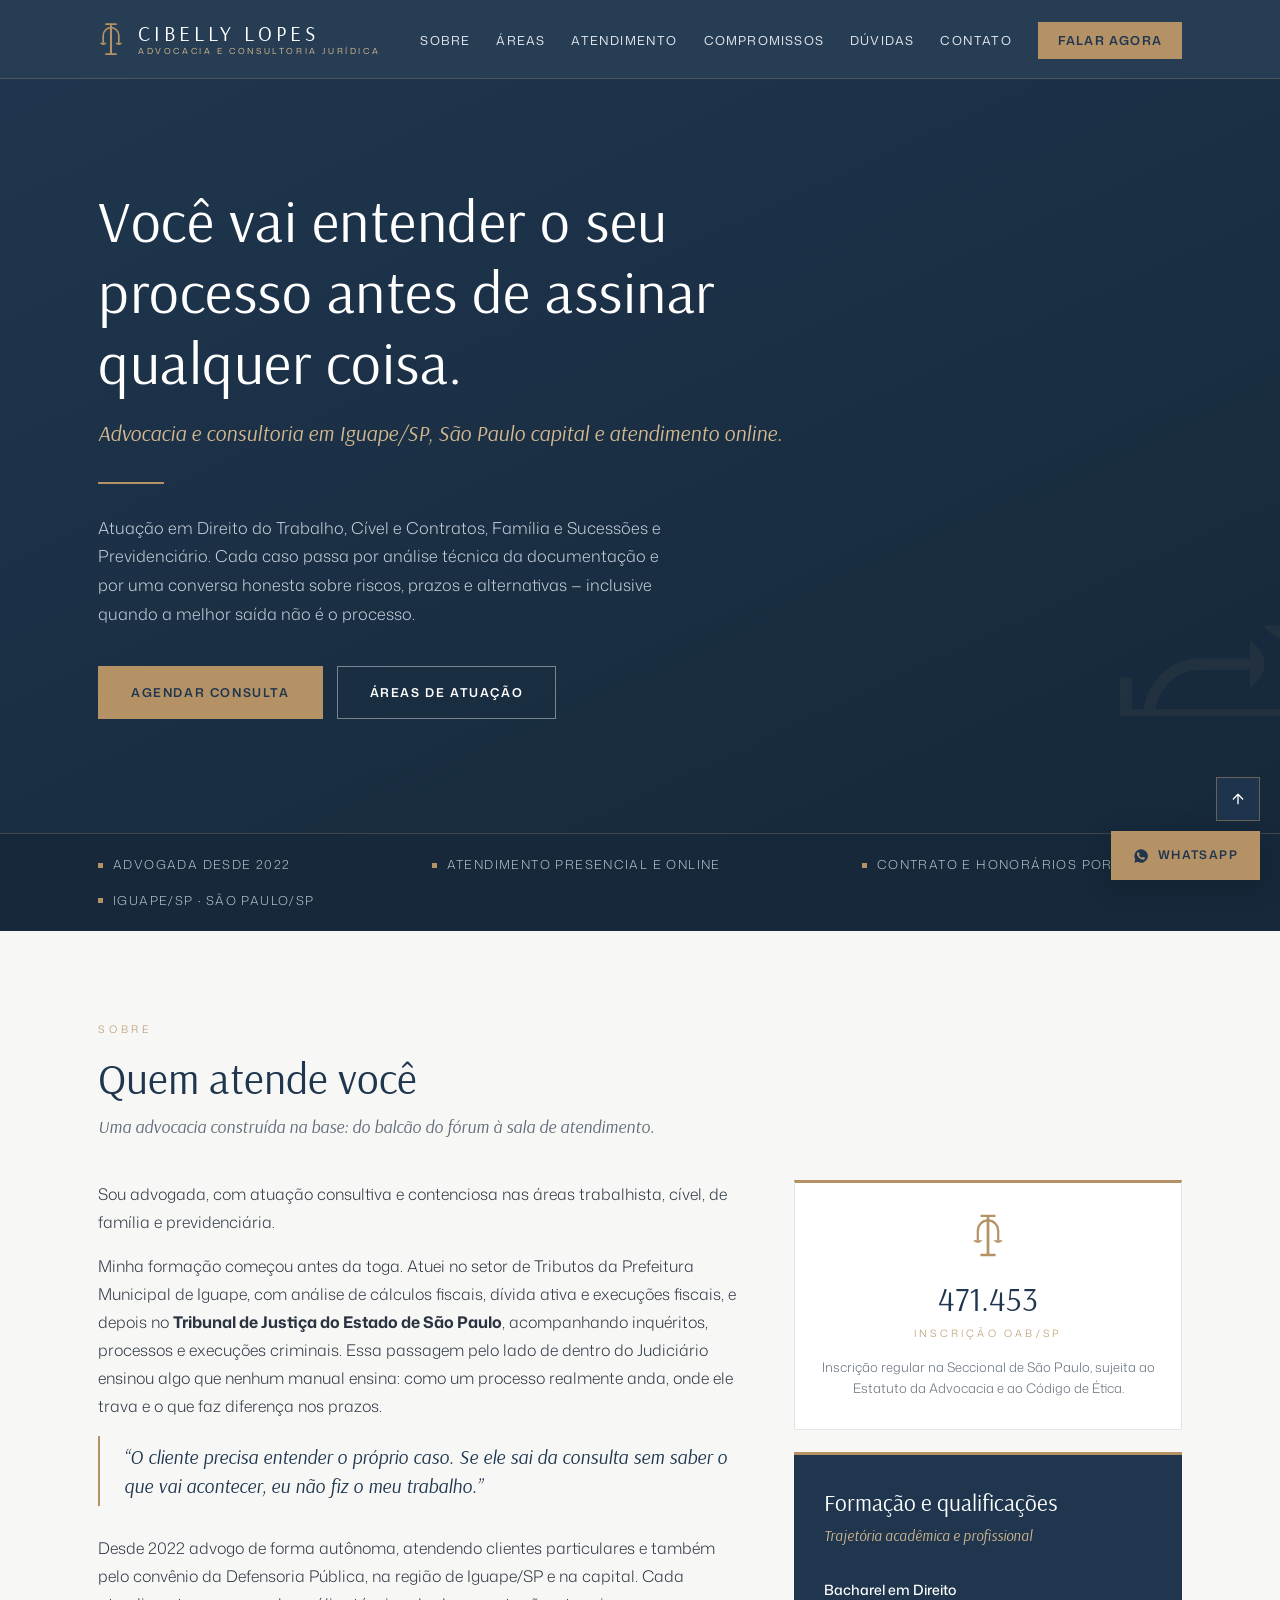
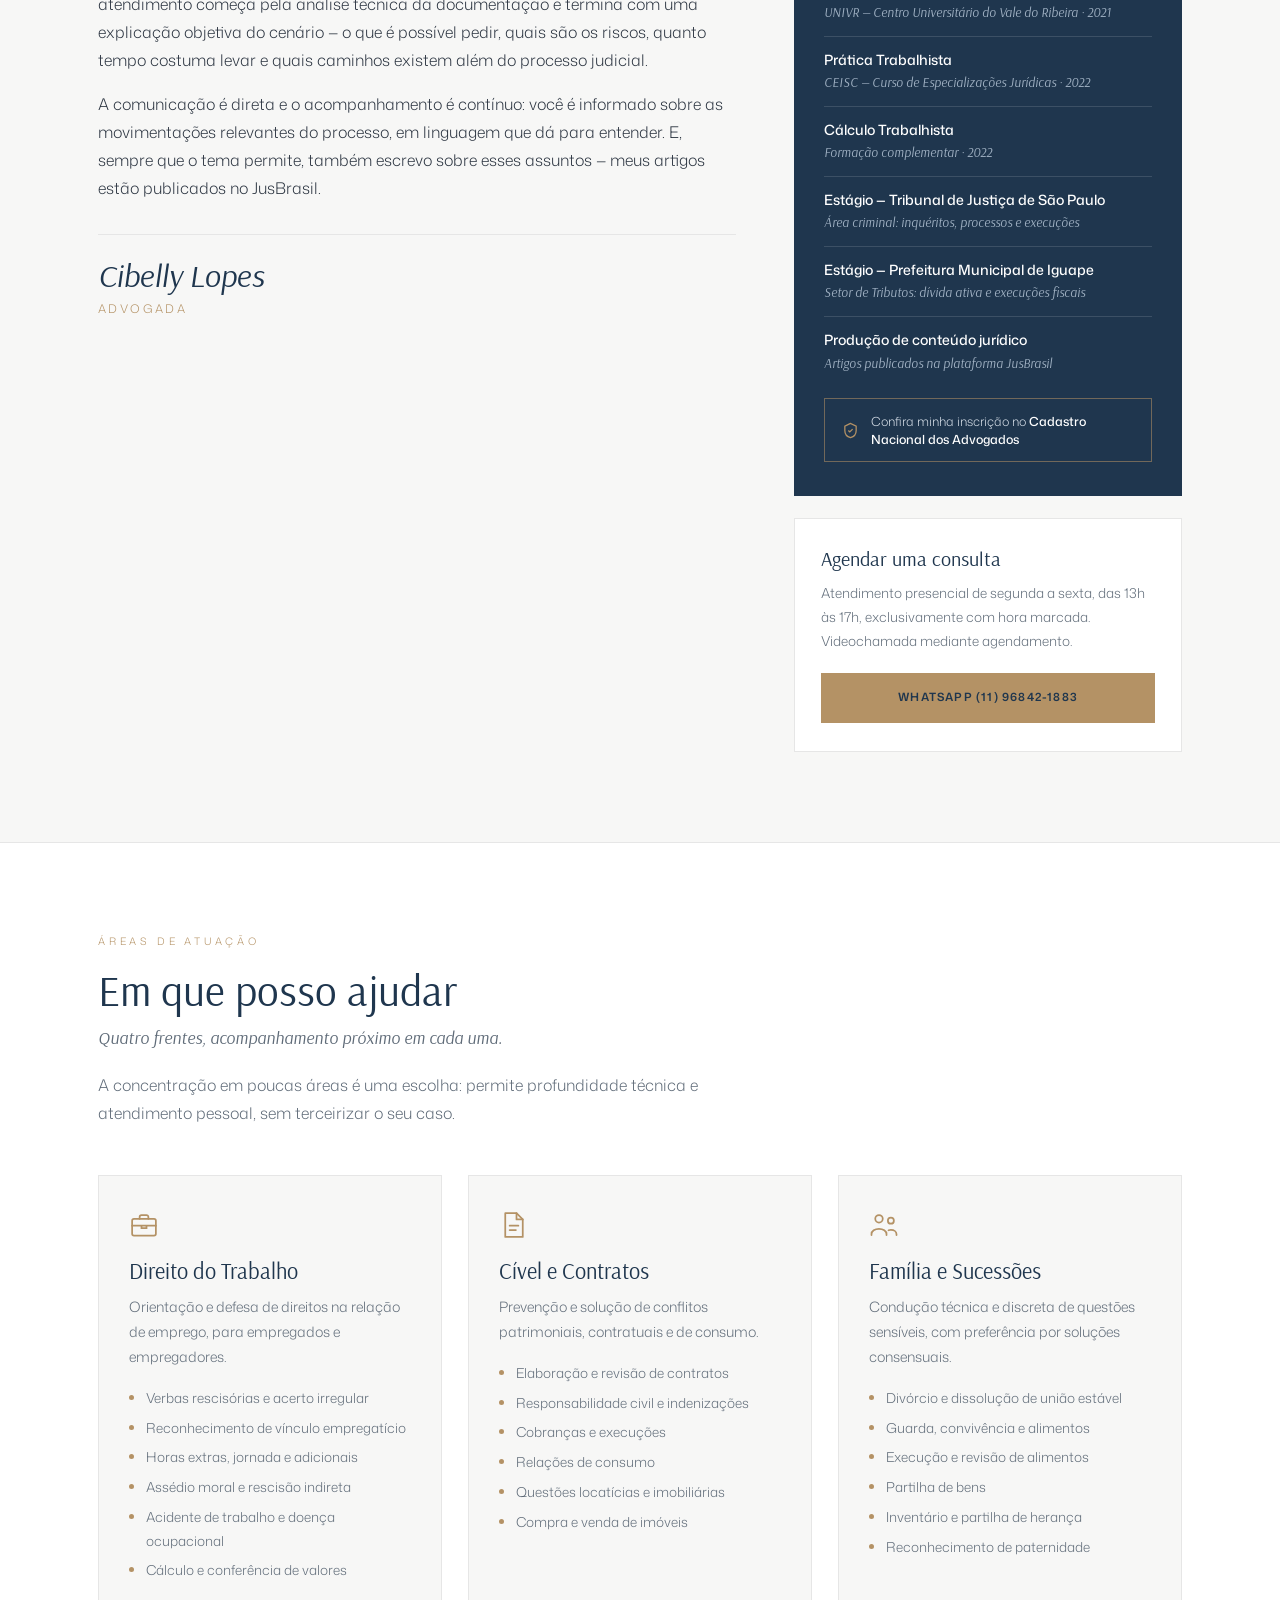
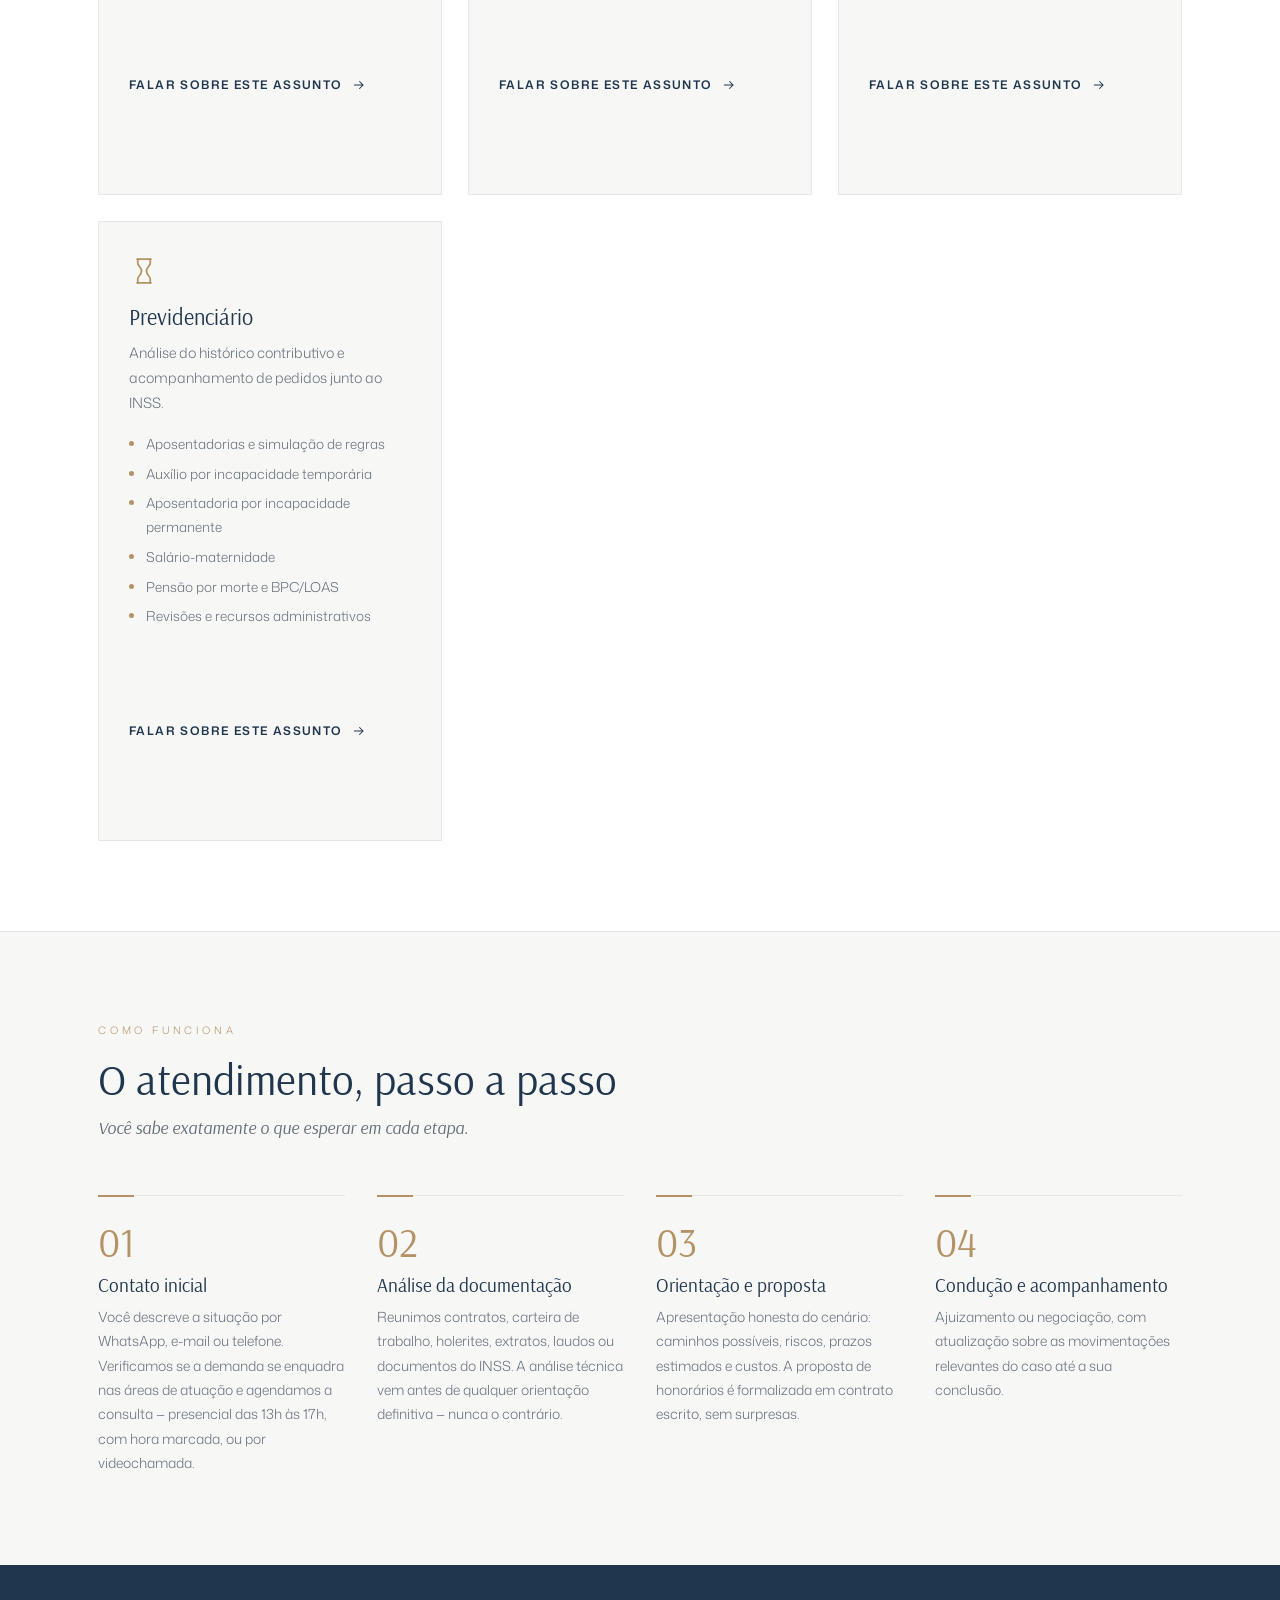
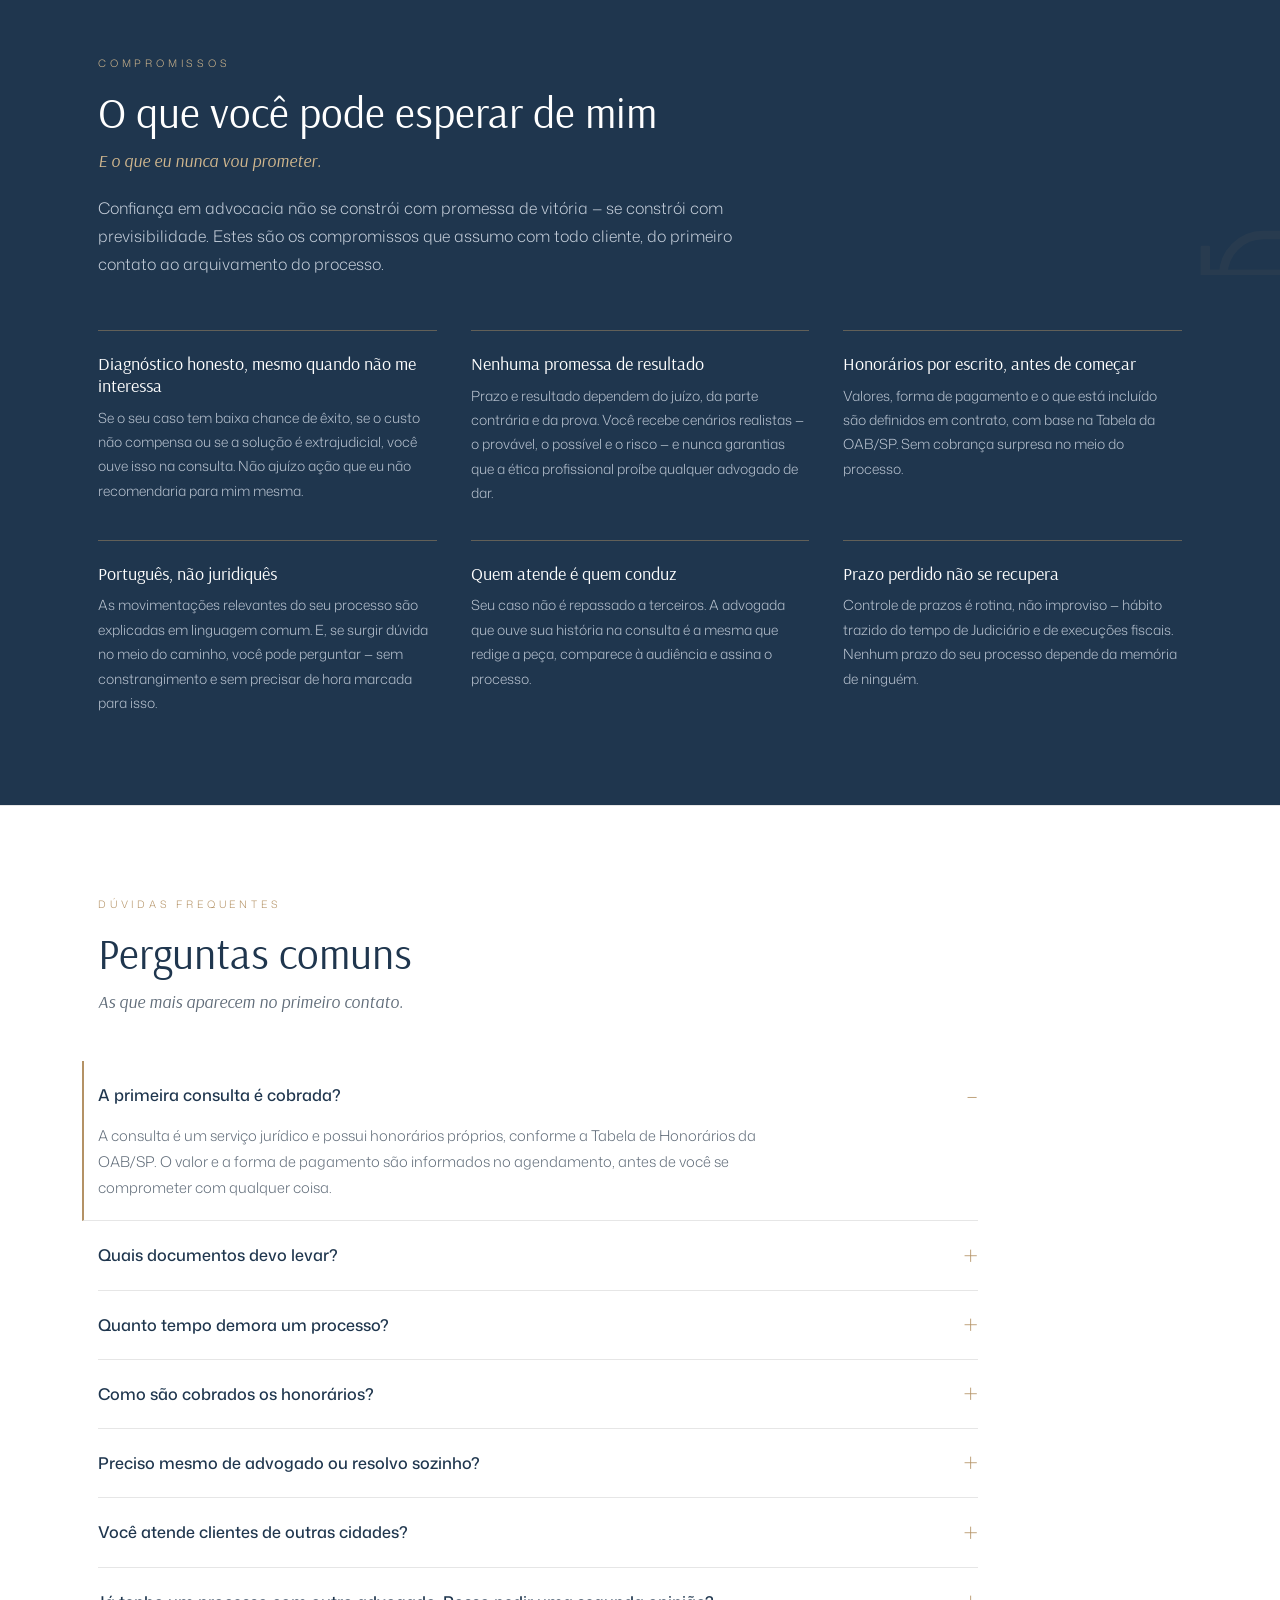
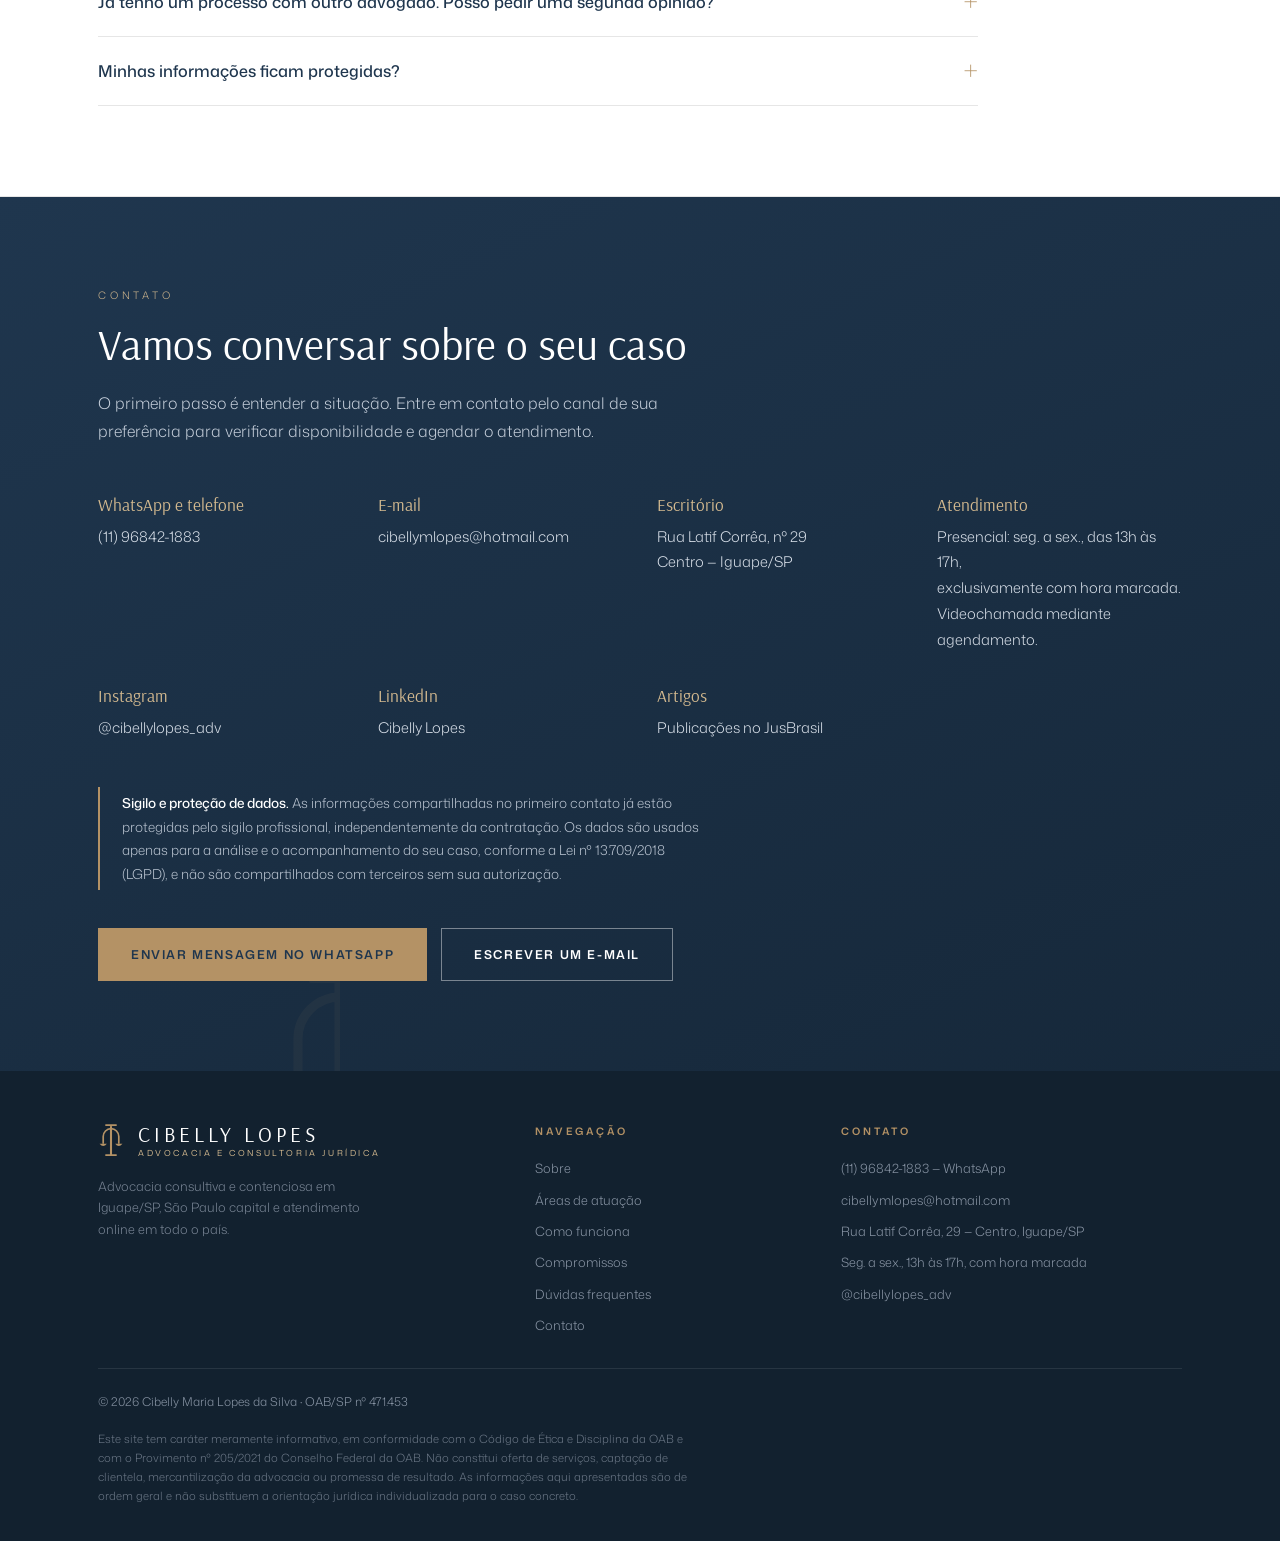
==== index.html @ d3b2f411 "Add files via upload" ====
<!DOCTYPE html>
<html lang="pt-BR">
<head>
<meta charset="UTF-8">
<meta name="viewport" content="width=device-width, initial-scale=1.0">
<title>Cibelly Lopes | Advocacia e Consultoria Jurídica</title>
<meta name="description" content="Advocacia e consultoria jurídica em Direito do Trabalho, Cível e Contratos, Família e Sucessões e Previdenciário. Iguape/SP, São Paulo capital e atendimento online.">
<meta name="author" content="Cibelly Maria Lopes da Silva">
<meta name="theme-color" content="#1f364e">
<meta property="og:title" content="Cibelly Lopes | Advocacia e Consultoria Jurídica">
<meta property="og:description" content="Trabalhista, Cível e Contratos, Família e Sucessões e Previdenciário. Iguape/SP, São Paulo e atendimento online.">
<meta property="og:locale" content="pt_BR">
<meta property="og:type" content="website">
<meta property="og:url" content="https://cibellylopes.adv.br/">
<link rel="canonical" href="https://cibellylopes.adv.br/">
<link rel="icon" href="data:image/svg+xml,%3Csvg xmlns='http://www.w3.org/2000/svg' viewBox='0 0 100 132'%3E%3Cg fill='%23b49265'%3E%3Crect x='28' y='5' width='44' height='7'/%3E%3Crect x='46' y='12' width='8' height='112'/%3E%3Crect x='28' y='120' width='44' height='7'/%3E%3Cpath d='M20 80 V52 A30 30 0 0 1 80 52 V80' fill='none' stroke='%23b49265' stroke-width='6.5'/%3E%3Cpath d='M6 80 H34 Q20 97 6 80 Z'/%3E%3Cpath d='M66 80 H94 Q80 97 66 80 Z'/%3E%3C/g%3E%3C/svg%3E">

<script type="application/ld+json">
{
  "@context":"https://schema.org",
  "@type":"Attorney",
  "url":"https://cibellylopes.adv.br/",
  "name":"Cibelly Lopes — Advocacia e Consultoria Jurídica",
  "founder":{"@type":"Person","name":"Cibelly Maria Lopes da Silva","jobTitle":"Advogada","identifier":"OAB/SP 471.453"},
  "description":"Advocacia e consultoria jurídica em Direito do Trabalho, Cível e Contratos, Família e Sucessões e Previdenciário.",
  "email":"cibellymlopes@hotmail.com",
  "telephone":"+5511968421883",
  "address":{"@type":"PostalAddress","streetAddress":"Rua Latif Corrêa, 29","addressLocality":"Iguape","addressRegion":"SP","addressCountry":"BR"},
  "areaServed":["Iguape/SP","Vale do Ribeira","São Paulo/SP","Atendimento online em todo o Brasil"],
  "openingHours":"Mo-Fr 13:00-17:00",
  "sameAs":["https://instagram.com/cibellylopes_adv","https://www.linkedin.com/in/cibelly-lopes-273256235/","https://cibellymlopes.jusbrasil.com.br"],
  "knowsAbout":["Direito do Trabalho","Direito Civil","Direito de Família e Sucessões","Direito Previdenciário"],
  "priceRange":"Honorários conforme Tabela da OAB/SP"
}
</script>

<link rel="preconnect" href="https://fonts.googleapis.com">
<link rel="preconnect" href="https://fonts.gstatic.com" crossorigin>
<link href="https://fonts.googleapis.com/css2?family=Arsenal:ital,wght@0,400;0,700;1,400;1,700&family=Mona+Sans:wght@200;300;400;500;600&display=swap" rel="stylesheet">
<style>
  /* ===== Identidade visual da marca — Cibelly Lopes =====
     Azul      #1f364e    Dourado  #b49265
     Off White #f7f7f6    Cinza    #e6e6e6    Branco #ffffff
     Títulos: Arsenal · Subtítulos: Arsenal Italic · Texto: Mona Sans Light
  ====================================================== */
  :root{
    --azul:#1f364e;
    --azul-esc:#16283a;
    --dourado:#b49265;
    --dourado-claro:#d3b98f;
    --offwhite:#f7f7f6;
    --cinza:#e6e6e6;
    --branco:#ffffff;
    --texto:#2b3440;
    --texto-sec:#5f6b78;
    --max:1140px;
    --h:78px;
  }
  *{box-sizing:border-box;margin:0;padding:0}
  html{scroll-behavior:smooth}
  body{
    font-family:'Mona Sans','Inter',system-ui,-apple-system,sans-serif;
    font-weight:300;color:var(--texto);background:var(--offwhite);
    line-height:1.75;-webkit-font-smoothing:antialiased;overflow-x:hidden;
  }
  h1,h2,h3,h4,.serif{font-family:'Arsenal',Georgia,serif;font-weight:400;line-height:1.2}
  .ital{font-family:'Arsenal',Georgia,serif;font-style:italic}
  a{color:inherit}
  img{max-width:100%;display:block}
  .wrap{max-width:var(--max);margin:0 auto;padding:0 28px}
  section{scroll-margin-top:94px}

  a:focus-visible,button:focus-visible,summary:focus-visible{
    outline:2px solid var(--dourado);outline-offset:3px;border-radius:1px;
  }
  .skip{
    position:absolute;left:-9999px;background:var(--dourado);color:var(--azul);
    padding:12px 20px;z-index:200;font-size:.8rem;text-decoration:none;font-weight:600;
  }
  .skip:focus{left:12px;top:12px}

  /* ---------- MARCA ---------- */
  .lockup{display:flex;align-items:center;gap:14px;text-decoration:none}
  .lockup .icon{width:26px;flex:none;transition:width .3s}
  .lockup .words{display:flex;flex-direction:column;line-height:1.05}
  .lockup .name{
    font-family:'Arsenal',Georgia,serif;font-size:1.32rem;letter-spacing:4px;
    color:#fff;text-transform:uppercase;transition:font-size .3s;
  }
  .lockup .tag{
    font-size:.52rem;letter-spacing:2.6px;text-transform:uppercase;
    color:var(--dourado-claro);font-weight:400;margin-top:3px;
  }

  /* ---------- HEADER ---------- */
  header{
    position:sticky;top:0;z-index:60;background:rgba(31,54,78,.96);
    border-bottom:1px solid rgba(180,146,101,.28);backdrop-filter:blur(12px);
    transition:box-shadow .3s,background .3s;
  }
  header.stuck{box-shadow:0 10px 30px rgba(11,22,34,.28);background:rgba(24,42,61,.985)}
  .nav{display:flex;align-items:center;justify-content:space-between;height:var(--h);gap:20px;transition:height .3s}
  header.stuck .nav{height:64px}
  header.stuck .lockup .icon{width:22px}
  header.stuck .lockup .name{font-size:1.14rem}
  nav ul{display:flex;gap:26px;list-style:none;align-items:center}
  nav a{
    color:#e2e7ee;text-decoration:none;font-size:.77rem;letter-spacing:1.2px;
    text-transform:uppercase;font-weight:400;padding-bottom:4px;position:relative;transition:.25s;
  }
  nav a:not(.nav-cta):after{
    content:"";position:absolute;left:0;bottom:0;height:1px;width:100%;
    background:var(--dourado);transform:scaleX(0);transform-origin:left;transition:transform .3s;
  }
  nav a:not(.nav-cta):hover{color:var(--dourado-claro)}
  nav a:not(.nav-cta):hover:after,nav a.active:after{transform:scaleX(1)}
  nav a.active{color:var(--dourado-claro)}
  .nav-cta{background:var(--dourado);color:var(--azul)!important;padding:10px 20px;font-weight:600}
  .nav-cta:hover{background:var(--dourado-claro)}
  .menu-btn{
    display:none;background:none;border:1px solid rgba(255,255,255,.35);color:#fff;
    padding:9px 14px;font-size:.72rem;letter-spacing:1.4px;text-transform:uppercase;cursor:pointer;
  }
  .progress{position:absolute;left:0;bottom:-1px;height:2px;background:var(--dourado);width:0;transition:width .1s linear}

  /* ---------- HERO ---------- */
  .hero{
    background:linear-gradient(155deg,var(--azul) 0%,var(--azul-esc) 100%);
    color:#fff;padding:106px 0 114px;position:relative;overflow:hidden;
  }
  .hero .pattern{position:absolute;right:-60px;top:50%;transform:translateY(-50%);width:520px;opacity:.07;pointer-events:none}
  .hero-inner{position:relative;z-index:2;max-width:730px}
  .hero h1{font-size:clamp(2.25rem,5.2vw,3.7rem);color:#fff;letter-spacing:.5px}
  .hero .sub{
    font-family:'Arsenal',Georgia,serif;font-style:italic;
    font-size:clamp(1.05rem,2.2vw,1.35rem);color:var(--dourado-claro);margin-top:16px;
  }
  .rule{width:66px;height:2px;background:var(--dourado);margin:30px 0}
  .hero p{max-width:58ch;color:#c9d2dd;font-size:1.02rem}
  .cta{display:flex;gap:14px;flex-wrap:wrap;margin-top:38px}
  .btn{
    display:inline-block;padding:15px 32px;text-decoration:none;font-size:.76rem;
    letter-spacing:1.6px;text-transform:uppercase;font-weight:600;
    border:1px solid transparent;transition:.25s;text-align:center;
  }
  .btn-primary{background:var(--dourado);color:var(--azul)}
  .btn-primary:hover{background:var(--dourado-claro)}
  .btn-ghost{border-color:rgba(255,255,255,.42);color:#fff}
  .btn-ghost:hover{border-color:var(--dourado-claro);color:var(--dourado-claro)}

  .strip{background:var(--azul-esc);border-top:1px solid rgba(180,146,101,.28)}
  .strip .wrap{display:flex;flex-wrap:wrap;gap:14px 44px;padding-top:20px;padding-bottom:20px;justify-content:space-between}
  .strip span{color:#b9c4d1;font-size:.77rem;letter-spacing:1.4px;text-transform:uppercase;display:flex;align-items:center;gap:10px}
  .strip span:before{content:"";width:5px;height:5px;background:var(--dourado);flex:none}

  /* ---------- SEÇÕES ---------- */
  .sec{padding:90px 0}
  .section-label{font-size:.64rem;letter-spacing:3.8px;text-transform:uppercase;color:var(--dourado);margin-bottom:14px}
  h2{font-size:clamp(1.95rem,3.6vw,2.7rem);color:var(--azul)}
  .sub-ital{font-family:'Arsenal',serif;font-style:italic;color:var(--texto-sec);font-size:1.1rem;margin-top:6px}
  .lead{color:var(--texto-sec);max-width:64ch;margin-top:18px}
  .alt{background:var(--branco);border-top:1px solid var(--cinza);border-bottom:1px solid var(--cinza)}

  /* ---------- SOBRE ---------- */
  .about{display:grid;grid-template-columns:1.4fr .85fr;gap:58px;align-items:start;margin-top:38px}
  .about p+p{margin-top:16px}
  .pull{
    margin:28px 0;padding:6px 0 6px 24px;border-left:2px solid var(--dourado);
    font-family:'Arsenal',serif;font-style:italic;font-size:1.22rem;line-height:1.5;color:var(--azul);
  }
  .signature{margin-top:32px;padding-top:24px;border-top:1px solid var(--cinza)}
  .signature .nome{font-family:'Arsenal',serif;font-style:italic;font-size:2rem;color:var(--azul);line-height:1}
  .signature .oab{font-size:.74rem;letter-spacing:2.4px;text-transform:uppercase;color:var(--dourado);margin-top:8px}

  .aside-sticky{position:sticky;top:96px}

  .seal{
    background:var(--branco);border:1px solid var(--cinza);border-top:3px solid var(--dourado);
    padding:30px 26px;text-align:center;
  }
  .seal svg{width:34px;color:var(--dourado);margin:0 auto 16px}
  .seal .num{font-family:'Arsenal',serif;font-size:2.1rem;color:var(--azul);line-height:1}
  .seal .lbl{font-size:.63rem;letter-spacing:3.2px;text-transform:uppercase;color:var(--dourado);margin-top:10px}
  .seal .desc{font-size:.82rem;color:var(--texto-sec);margin-top:14px;line-height:1.6}

  .card-cred{background:var(--azul);color:#dbe2eb;padding:34px 30px;border-top:3px solid var(--dourado);margin-top:22px}
  .card-cred h3{color:#fff;font-size:1.46rem;margin-bottom:6px}
  .card-cred .ital{color:var(--dourado-claro);font-size:.92rem;display:block;margin-bottom:18px}
  .card-cred ul{list-style:none;font-size:.88rem;line-height:1.6}
  .card-cred li{padding:12px 0;border-bottom:1px solid rgba(255,255,255,.13)}
  .card-cred li:last-child{border:0;padding-bottom:0}
  .card-cred li b{display:block;color:#fff;font-weight:500}
  .card-cred li em{font-family:'Arsenal',serif;color:#9fb0c2;font-size:.83rem;font-style:italic}

  .verify{
    display:flex;align-items:center;gap:12px;margin-top:24px;
    border:1px solid rgba(180,146,101,.55);padding:13px 17px;text-decoration:none;
    color:#dbe3ec;font-size:.78rem;line-height:1.45;transition:.25s;
  }
  .verify:hover{border-color:var(--dourado);background:rgba(180,146,101,.12)}
  .verify svg{width:17px;flex:none;color:var(--dourado)}
  .verify b{color:#fff;font-weight:500}

  .quick{margin-top:22px;background:var(--branco);border:1px solid var(--cinza);padding:28px 26px}
  .quick h4{font-size:1.26rem;color:var(--azul);margin-bottom:10px}
  .quick p{font-size:.85rem;color:var(--texto-sec);margin-bottom:20px}
  .quick .btn{display:block;padding:14px 16px;font-size:.71rem;letter-spacing:1.2px}

  /* ---------- ÁREAS ---------- */
  .grid-areas{display:grid;grid-template-columns:repeat(auto-fit,minmax(266px,1fr));gap:26px;margin-top:48px}
  .area{
    background:var(--offwhite);border:1px solid var(--cinza);padding:34px 30px;
    transition:.28s;position:relative;display:flex;flex-direction:column;
  }
  .area:before{content:"";position:absolute;left:0;top:0;width:100%;height:2px;background:var(--dourado);transform:scaleX(0);transform-origin:left;transition:.3s}
  .area:hover{box-shadow:0 16px 38px rgba(31,54,78,.11);transform:translateY(-4px)}
  .area:hover:before{transform:scaleX(1)}
  .area .ico{width:30px;height:30px;color:var(--dourado);margin-bottom:18px}
  .area h3{font-size:1.4rem;color:var(--azul);margin-bottom:10px}
  .area p{font-size:.89rem;color:var(--texto-sec)}
  .area ul{margin-top:16px;padding-left:17px;font-size:.85rem;color:var(--texto-sec)}
  .area li{margin-bottom:6px}
  .area li::marker{color:var(--dourado)}
  .area-link{
    margin-top:auto;padding-top:22px;font-size:.74rem;letter-spacing:1.4px;text-transform:uppercase;
    color:var(--azul);text-decoration:none;font-weight:600;display:inline-flex;align-items:center;gap:9px;
    transition:.25s;
  }
  .area-link svg{width:14px;transition:transform .25s}
  .area-link:hover{color:var(--dourado)}
  .area-link:hover svg{transform:translateX(4px)}

  /* ---------- ATENDIMENTO ---------- */
  .steps{display:grid;grid-template-columns:repeat(auto-fit,minmax(218px,1fr));gap:32px;margin-top:52px;counter-reset:s}
  .step{counter-increment:s;padding-top:26px;border-top:1px solid var(--cinza);position:relative}
  .step:after{content:"";position:absolute;left:0;top:-1px;width:36px;height:2px;background:var(--dourado)}
  .step:before{content:"0" counter(s);font-family:'Arsenal',serif;font-size:2.5rem;color:var(--dourado);line-height:1;display:block;margin-bottom:12px}
  .step h3{font-size:1.2rem;color:var(--azul);margin-bottom:8px}
  .step p{font-size:.87rem;color:var(--texto-sec)}

  /* ---------- COMPROMISSOS ---------- */
  .pledge{background:var(--azul);color:#fff;position:relative;overflow:hidden}
  .pledge .pattern{position:absolute;right:-90px;top:-90px;width:400px;opacity:.06;pointer-events:none}
  .pledge .wrap{position:relative;z-index:2}
  .pledge h2{color:#fff}
  .pledge .sub-ital{color:var(--dourado-claro)}
  .pledge .lead{color:#c6cfdb}
  .pledge-grid{display:grid;grid-template-columns:repeat(auto-fit,minmax(272px,1fr));gap:34px;margin-top:52px}
  .pledge-item{border-top:1px solid rgba(180,146,101,.45);padding-top:22px}
  .pledge-item h3{font-size:1.14rem;color:#fff;margin-bottom:9px}
  .pledge-item p{font-size:.87rem;color:#bcc6d3}

  /* ---------- FAQ ---------- */
  .faq{margin-top:44px;max-width:880px}
  details{border-bottom:1px solid var(--cinza);padding:20px 0;transition:padding-left .25s}
  details[open]{padding-left:14px;border-left:2px solid var(--dourado);margin-left:-16px}
  summary{
    cursor:pointer;list-style:none;color:var(--azul);font-size:1.01rem;font-weight:500;
    display:flex;justify-content:space-between;gap:22px;align-items:center;
  }
  summary::-webkit-details-marker{display:none}
  summary:after{content:"+";color:var(--dourado);font-size:1.6rem;font-weight:200;line-height:1;flex:none}
  details[open] summary:after{content:"–"}
  details p{margin-top:14px;color:var(--texto-sec);font-size:.92rem;max-width:74ch}

  /* ---------- CONTATO ---------- */
  .contact{background:linear-gradient(155deg,var(--azul) 0%,var(--azul-esc) 100%);color:#fff;position:relative;overflow:hidden}
  .contact .pattern{position:absolute;left:-80px;bottom:-80px;width:420px;opacity:.06;pointer-events:none}
  .contact .wrap{position:relative;z-index:2}
  .contact h2{color:#fff}
  .contact .lead{color:#c6cfdb}
  .contact-grid{display:grid;grid-template-columns:repeat(auto-fit,minmax(238px,1fr));gap:34px;margin-top:50px}
  .ci h3{font-size:1.08rem;color:var(--dourado-claro);margin-bottom:8px}
  .ci a,.ci p{color:#dce3ec;text-decoration:none;font-size:.92rem;font-weight:300}
  .ci a{display:block;transition:.2s}
  .ci a:hover{color:var(--dourado-claro)}
  .privacy{margin-top:46px;border-left:2px solid var(--dourado);padding:4px 0 4px 22px;color:#bcc6d3;font-size:.85rem;max-width:76ch}
  .privacy b{color:#fff;font-weight:500}

  /* ---------- FOOTER ---------- */
  footer{background:#12212f;color:#8c98a8;padding:52px 0 36px;font-size:.8rem}
  .foot-grid{display:grid;grid-template-columns:1.5fr 1fr 1.3fr;gap:44px;padding-bottom:32px}
  .foot-grid h5{font-size:.64rem;letter-spacing:3px;text-transform:uppercase;color:var(--dourado);margin-bottom:16px;font-weight:600;font-family:inherit}
  .foot-grid ul{list-style:none;display:flex;flex-direction:column;gap:9px}
  .foot-grid a{text-decoration:none;transition:.2s}
  .foot-grid a:hover{color:var(--dourado-claro)}
  .foot-brand p{margin-top:18px;line-height:1.7;max-width:34ch;color:#7b8797}
  .foot-bottom{
    display:flex;justify-content:space-between;gap:18px;flex-wrap:wrap;
    border-top:1px solid rgba(255,255,255,.09);padding-top:22px;font-size:.75rem;
  }
  .disclaimer{margin-top:18px;font-size:.71rem;color:#6c7887;line-height:1.65;max-width:86ch}

  /* ---------- FLUTUANTES ---------- */
  .float{position:fixed;right:20px;bottom:20px;z-index:90;display:flex;flex-direction:column;align-items:flex-end;gap:10px}
  .float-wa{
    background:var(--dourado);color:var(--azul);text-decoration:none;padding:14px 22px;
    font-size:.74rem;letter-spacing:1.4px;text-transform:uppercase;font-weight:600;
    box-shadow:0 8px 26px rgba(11,22,34,.3);transition:.25s;display:flex;align-items:center;gap:9px;
  }
  .float-wa svg{width:16px}
  .float-wa:hover{background:var(--dourado-claro)}
  .to-top{
    width:44px;height:44px;background:rgba(31,54,78,.94);color:#fff;border:1px solid rgba(180,146,101,.5);
    display:flex;align-items:center;justify-content:center;cursor:pointer;
    opacity:0;visibility:hidden;transform:translateY(8px);transition:.28s;
  }
  .to-top.show{opacity:1;visibility:visible;transform:none}
  .to-top:hover{background:var(--dourado);color:var(--azul);border-color:var(--dourado)}
  .to-top svg{width:16px}

  /* ---------- ANIMAÇÃO ---------- */
  .reveal{opacity:0;transform:translateY(18px);transition:opacity .7s ease,transform .7s ease}
  .reveal.in{opacity:1;transform:none}
  @media (prefers-reduced-motion:reduce){
    html{scroll-behavior:auto}
    .reveal{opacity:1;transform:none;transition:none}
    .area:hover{transform:none}
    header,.nav,.lockup .icon,.lockup .name{transition:none}
  }

  /* ---------- RESPONSIVO ---------- */
  @media(max-width:960px){
    .foot-grid{grid-template-columns:1fr 1fr;gap:34px}
  }
  @media(max-width:900px){
    .about{grid-template-columns:1fr;gap:40px}
    .aside-sticky{position:static}
    nav ul{display:none}
    .menu-btn{display:block}
    nav.open ul{
      display:flex;flex-direction:column;align-items:stretch;position:absolute;
      left:0;right:0;top:var(--h);background:var(--azul);padding:12px 28px 26px;gap:0;
      border-bottom:1px solid rgba(180,146,101,.3);box-shadow:0 18px 34px rgba(11,22,34,.32);
    }
    nav.open ul li{border-bottom:1px solid rgba(255,255,255,.08)}
    nav.open ul li:last-child{border:0;margin-top:16px}
    nav.open ul a{display:block;padding:16px 0;font-size:.86rem}
    nav.open ul a.nav-cta{text-align:center;padding:16px}
    header.stuck nav.open ul{top:64px}
    .sec{padding:66px 0}
    .hero{padding:78px 0 88px}
    .hero .pattern{right:-190px;opacity:.05}
    .lockup .name{font-size:1.1rem;letter-spacing:3px}
    .float{right:14px;bottom:14px}
    .float-wa{padding:12px 18px}
  }
  @media(max-width:620px){
    .foot-grid{grid-template-columns:1fr;gap:30px}
    .strip .wrap{gap:12px 24px}
    .strip span{font-size:.7rem}
    .seal{padding:26px 20px}
  }
</style>
</head>
<body>

<a class="skip" href="#conteudo">Ir para o conteúdo</a>

<svg width="0" height="0" style="position:absolute" aria-hidden="true">
  <symbol id="balanca" viewBox="0 0 100 132">
    <rect x="28" y="5" width="44" height="7" rx="1"/>
    <rect x="46" y="12" width="8" height="112"/>
    <rect x="28" y="120" width="44" height="7" rx="1"/>
    <path d="M20 80 V52 A30 30 0 0 1 80 52 V80" fill="none" stroke="currentColor" stroke-width="6.5"/>
    <path d="M6 80 H34 Q20 97 6 80 Z"/>
    <path d="M66 80 H94 Q80 97 66 80 Z"/>
  </symbol>
  <symbol id="ornamento" viewBox="-150 -150 300 300">
    <use href="#balanca" x="-50" y="-132" width="100" height="132"/>
    <g transform="rotate(90)"><use href="#balanca" x="-50" y="-132" width="100" height="132"/></g>
    <g transform="rotate(180)"><use href="#balanca" x="-50" y="-132" width="100" height="132"/></g>
    <g transform="rotate(270)"><use href="#balanca" x="-50" y="-132" width="100" height="132"/></g>
  </symbol>
  <symbol id="seta" viewBox="0 0 24 24"><path d="M4 12h15m-6-6 6 6-6 6" fill="none" stroke="currentColor" stroke-width="1.8" stroke-linecap="round" stroke-linejoin="round"/></symbol>
</svg>

<header id="topbar">
  <div class="wrap nav">
    <a href="#topo" class="lockup" aria-label="Cibelly Lopes — Advocacia e Consultoria Jurídica">
      <svg class="icon" viewBox="0 0 100 132" fill="#b49265" color="#b49265" aria-hidden="true"><use href="#balanca"/></svg>
      <span class="words">
        <span class="name">Cibelly Lopes</span>
        <span class="tag">Advocacia e Consultoria Jurídica</span>
      </span>
    </a>
    <nav id="nav" aria-label="Navegação principal">
      <button class="menu-btn" aria-expanded="false" aria-controls="nav">Menu</button>
      <ul>
        <li><a href="#sobre">Sobre</a></li>
        <li><a href="#areas">Áreas</a></li>
        <li><a href="#atendimento">Atendimento</a></li>
        <li><a href="#compromissos">Compromissos</a></li>
        <li><a href="#faq">Dúvidas</a></li>
        <li><a href="#contato">Contato</a></li>
        <li><a class="nav-cta" href="https://wa.me/5511968421883" target="_blank" rel="noopener">Falar agora</a></li>
      </ul>
    </nav>
  </div>
  <div class="progress" id="progress"></div>
</header>

<main id="conteudo">

<div class="hero" id="topo">
  <svg class="pattern" viewBox="-150 -150 300 300" fill="#b49265" color="#b49265" aria-hidden="true"><use href="#ornamento"/></svg>
  <div class="wrap">
    <div class="hero-inner">
      <h1>Você vai entender o seu processo antes de assinar qualquer coisa.</h1>
      <p class="sub">Advocacia e consultoria em Iguape/SP, São Paulo capital e atendimento online.</p>
      <div class="rule"></div>
      <p>Atuação em Direito do Trabalho, Cível e Contratos, Família e Sucessões e Previdenciário.
         Cada caso passa por análise técnica da documentação e por uma conversa honesta sobre
         riscos, prazos e alternativas — inclusive quando a melhor saída não é o processo.</p>
      <div class="cta">
        <a class="btn btn-primary" href="https://wa.me/5511968421883" target="_blank" rel="noopener">Agendar consulta</a>
        <a class="btn btn-ghost" href="#areas">Áreas de atuação</a>
      </div>
    </div>
  </div>
</div>

<div class="strip">
  <div class="wrap">
    <span>Advogada desde 2022</span>
    <span>Atendimento presencial e online</span>
    <span>Contrato e honorários por escrito</span>
    <span>Iguape/SP · São Paulo/SP</span>
  </div>
</div>

<section class="sec" id="sobre">
  <div class="wrap reveal">
    <p class="section-label">Sobre</p>
    <h2>Quem atende você</h2>
    <p class="sub-ital">Uma advocacia construída na base: do balcão do fórum à sala de atendimento.</p>

    <div class="about">
      <div>
        <p>Sou advogada, com atuação consultiva e contenciosa nas áreas trabalhista, cível, de
        família e previdenciária.</p>

        <p>Minha formação começou antes da toga. Atuei no setor de Tributos da Prefeitura Municipal
        de Iguape, com análise de cálculos fiscais, dívida ativa e execuções fiscais, e depois no
        <strong>Tribunal de Justiça do Estado de São Paulo</strong>, acompanhando inquéritos,
        processos e execuções criminais. Essa passagem pelo lado de dentro do Judiciário ensinou
        algo que nenhum manual ensina: como um processo realmente anda, onde ele trava e o que
        faz diferença nos prazos.</p>

        <p class="pull">“O cliente precisa entender o próprio caso. Se ele sai da consulta sem
        saber o que vai acontecer, eu não fiz o meu trabalho.”</p>

        <p>Desde 2022 advogo de forma autônoma, atendendo clientes particulares e também pelo
        convênio da Defensoria Pública, na região de Iguape/SP e na capital. Cada atendimento
        começa pela análise técnica da documentação e termina com uma explicação objetiva do
        cenário — o que é possível pedir, quais são os riscos, quanto tempo costuma levar e quais
        caminhos existem além do processo judicial.</p>

        <p>A comunicação é direta e o acompanhamento é contínuo: você é informado sobre as
        movimentações relevantes do processo, em linguagem que dá para entender. E, sempre que o
        tema permite, também escrevo sobre esses assuntos — meus artigos estão publicados no
        JusBrasil.</p>

        <div class="signature">
          <div class="nome">Cibelly Lopes</div>
          <div class="oab">Advogada</div>
        </div>
      </div>

      <aside>
        <div class="aside-sticky">
          <div class="seal">
            <svg viewBox="0 0 100 132" fill="#b49265" color="#b49265" aria-hidden="true"><use href="#balanca"/></svg>
            <div class="num">471.453</div>
            <div class="lbl">Inscrição OAB/SP</div>
            <p class="desc">Inscrição regular na Seccional de São Paulo, sujeita ao Estatuto da
            Advocacia e ao Código de Ética.</p>
          </div>

          <div class="card-cred">
            <h3>Formação e qualificações</h3>
            <span class="ital">Trajetória acadêmica e profissional</span>
            <ul>
              <li><b>Bacharel em Direito</b><em>UNIVR — Centro Universitário do Vale do Ribeira · 2021</em></li>
              <li><b>Prática Trabalhista</b><em>CEISC — Curso de Especializações Jurídicas · 2022</em></li>
              <li><b>Cálculo Trabalhista</b><em>Formação complementar · 2022</em></li>
              <li><b>Estágio — Tribunal de Justiça de São Paulo</b><em>Área criminal: inquéritos, processos e execuções</em></li>
              <li><b>Estágio — Prefeitura Municipal de Iguape</b><em>Setor de Tributos: dívida ativa e execuções fiscais</em></li>
              <li><b>Produção de conteúdo jurídico</b><em>Artigos publicados na plataforma JusBrasil</em></li>
            </ul>

            <a class="verify" href="https://cna.oab.org.br/" target="_blank" rel="noopener">
              <svg viewBox="0 0 24 24" fill="none" stroke="currentColor" stroke-width="1.8" aria-hidden="true">
                <path d="M12 2 4 6v6c0 5 3.4 8.9 8 10 4.6-1.1 8-5 8-10V6l-8-4Z"/>
                <path d="m9 12 2 2 4-4"/>
              </svg>
              <span>Confira minha inscrição no <b>Cadastro Nacional dos Advogados</b></span>
            </a>
          </div>

          <div class="quick">
            <h4>Agendar uma consulta</h4>
            <p>Atendimento presencial de segunda a sexta, das 13h às 17h, exclusivamente com hora
            marcada. Videochamada mediante agendamento.</p>
            <a class="btn btn-primary" href="https://wa.me/5511968421883" target="_blank" rel="noopener">WhatsApp (11) 96842-1883</a>
          </div>
        </div>
      </aside>
    </div>
  </div>
</section>

<section class="sec alt" id="areas">
  <div class="wrap reveal">
    <p class="section-label">Áreas de atuação</p>
    <h2>Em que posso ajudar</h2>
    <p class="sub-ital">Quatro frentes, acompanhamento próximo em cada uma.</p>
    <p class="lead">A concentração em poucas áreas é uma escolha: permite profundidade técnica e
    atendimento pessoal, sem terceirizar o seu caso.</p>

    <div class="grid-areas">
      <article class="area">
        <svg class="ico" viewBox="0 0 24 24" fill="none" stroke="currentColor" stroke-width="1.4" stroke-linecap="round" aria-hidden="true">
          <rect x="2.5" y="7" width="19" height="13.5" rx="1.5"/>
          <path d="M8.5 7V5.5A1.5 1.5 0 0 1 10 4h4a1.5 1.5 0 0 1 1.5 1.5V7"/>
          <path d="M2.5 12.5h19M10 12.5v2h4v-2"/>
        </svg>
        <h3>Direito do Trabalho</h3>
        <p>Orientação e defesa de direitos na relação de emprego, para empregados e empregadores.</p>
        <ul>
          <li>Verbas rescisórias e acerto irregular</li>
          <li>Reconhecimento de vínculo empregatício</li>
          <li>Horas extras, jornada e adicionais</li>
          <li>Assédio moral e rescisão indireta</li>
          <li>Acidente de trabalho e doença ocupacional</li>
          <li>Cálculo e conferência de valores</li>
        </ul>
        <a class="area-link" target="_blank" rel="noopener"
           href="https://wa.me/5511968421883?text=Ol%C3%A1%2C%20Dra.%20Cibelly.%20Gostaria%20de%20falar%20sobre%20uma%20quest%C3%A3o%20trabalhista.">
          Falar sobre este assunto <svg aria-hidden="true"><use href="#seta"/></svg>
        </a>
      </article>

      <article class="area">
        <svg class="ico" viewBox="0 0 24 24" fill="none" stroke="currentColor" stroke-width="1.4" stroke-linecap="round" stroke-linejoin="round" aria-hidden="true">
          <path d="M5 2.5h9l5 5v14H5z"/>
          <path d="M14 2.5v5h5"/>
          <path d="M8.5 12.5h7M8.5 16h5"/>
        </svg>
        <h3>Cível e Contratos</h3>
        <p>Prevenção e solução de conflitos patrimoniais, contratuais e de consumo.</p>
        <ul>
          <li>Elaboração e revisão de contratos</li>
          <li>Responsabilidade civil e indenizações</li>
          <li>Cobranças e execuções</li>
          <li>Relações de consumo</li>
          <li>Questões locatícias e imobiliárias</li>
          <li>Compra e venda de imóveis</li>
        </ul>
        <a class="area-link" target="_blank" rel="noopener"
           href="https://wa.me/5511968421883?text=Ol%C3%A1%2C%20Dra.%20Cibelly.%20Gostaria%20de%20falar%20sobre%20uma%20quest%C3%A3o%20c%C3%ADvel%20ou%20contratual.">
          Falar sobre este assunto <svg aria-hidden="true"><use href="#seta"/></svg>
        </a>
      </article>

      <article class="area">
        <svg class="ico" viewBox="0 0 24 24" fill="none" stroke="currentColor" stroke-width="1.4" stroke-linecap="round" stroke-linejoin="round" aria-hidden="true">
          <circle cx="8" cy="7" r="3"/>
          <path d="M2 20v-.8C2 16.9 4.7 15 8 15s6 1.9 6 4.2v.8"/>
          <circle cx="17.5" cy="8.5" r="2.4"/>
          <path d="M15.6 16.2c.6-.2 1.2-.3 1.9-.3 2.7 0 4.5 1.5 4.5 3.4v.7"/>
        </svg>
        <h3>Família e Sucessões</h3>
        <p>Condução técnica e discreta de questões sensíveis, com preferência por soluções consensuais.</p>
        <ul>
          <li>Divórcio e dissolução de união estável</li>
          <li>Guarda, convivência e alimentos</li>
          <li>Execução e revisão de alimentos</li>
          <li>Partilha de bens</li>
          <li>Inventário e partilha de herança</li>
          <li>Reconhecimento de paternidade</li>
        </ul>
        <a class="area-link" target="_blank" rel="noopener"
           href="https://wa.me/5511968421883?text=Ol%C3%A1%2C%20Dra.%20Cibelly.%20Gostaria%20de%20falar%20sobre%20uma%20quest%C3%A3o%20de%20fam%C3%ADlia%20ou%20sucess%C3%B5es.">
          Falar sobre este assunto <svg aria-hidden="true"><use href="#seta"/></svg>
        </a>
      </article>

      <article class="area">
        <svg class="ico" viewBox="0 0 24 24" fill="none" stroke="currentColor" stroke-width="1.4" stroke-linecap="round" stroke-linejoin="round" aria-hidden="true">
          <path d="M6.5 2.5h11M6.5 21.5h11"/>
          <path d="M17 2.5v3.2c0 2.1-3 3.2-3 6.3s3 4.2 3 6.3v3.2"/>
          <path d="M7 2.5v3.2c0 2.1 3 3.2 3 6.3s-3 4.2-3 6.3v3.2"/>
        </svg>
        <h3>Previdenciário</h3>
        <p>Análise do histórico contributivo e acompanhamento de pedidos junto ao INSS.</p>
        <ul>
          <li>Aposentadorias e simulação de regras</li>
          <li>Auxílio por incapacidade temporária</li>
          <li>Aposentadoria por incapacidade permanente</li>
          <li>Salário-maternidade</li>
          <li>Pensão por morte e BPC/LOAS</li>
          <li>Revisões e recursos administrativos</li>
        </ul>
        <a class="area-link" target="_blank" rel="noopener"
           href="https://wa.me/5511968421883?text=Ol%C3%A1%2C%20Dra.%20Cibelly.%20Gostaria%20de%20falar%20sobre%20uma%20quest%C3%A3o%20previdenci%C3%A1ria%20(INSS).">
          Falar sobre este assunto <svg aria-hidden="true"><use href="#seta"/></svg>
        </a>
      </article>
    </div>
  </div>
</section>

<section class="sec" id="atendimento">
  <div class="wrap reveal">
    <p class="section-label">Como funciona</p>
    <h2>O atendimento, passo a passo</h2>
    <p class="sub-ital">Você sabe exatamente o que esperar em cada etapa.</p>

    <div class="steps">
      <div class="step">
        <h3>Contato inicial</h3>
        <p>Você descreve a situação por WhatsApp, e-mail ou telefone. Verificamos se a demanda se
        enquadra nas áreas de atuação e agendamos a consulta — presencial das 13h às 17h, com hora
        marcada, ou por videochamada.</p>
      </div>
      <div class="step">
        <h3>Análise da documentação</h3>
        <p>Reunimos contratos, carteira de trabalho, holerites, extratos, laudos ou documentos do
        INSS. A análise técnica vem antes de qualquer orientação definitiva — nunca o contrário.</p>
      </div>
      <div class="step">
        <h3>Orientação e proposta</h3>
        <p>Apresentação honesta do cenário: caminhos possíveis, riscos, prazos estimados e custos.
        A proposta de honorários é formalizada em contrato escrito, sem surpresas.</p>
      </div>
      <div class="step">
        <h3>Condução e acompanhamento</h3>
        <p>Ajuizamento ou negociação, com atualização sobre as movimentações relevantes do caso
        até a sua conclusão.</p>
      </div>
    </div>
  </div>
</section>

<section class="sec pledge" id="compromissos">
  <svg class="pattern" viewBox="-150 -150 300 300" fill="#b49265" color="#b49265" aria-hidden="true"><use href="#ornamento"/></svg>
  <div class="wrap reveal">
    <p class="section-label" style="color:var(--dourado-claro)">Compromissos</p>
    <h2>O que você pode esperar de mim</h2>
    <p class="sub-ital">E o que eu nunca vou prometer.</p>
    <p class="lead">Confiança em advocacia não se constrói com promessa de vitória — se constrói
    com previsibilidade. Estes são os compromissos que assumo com todo cliente, do primeiro
    contato ao arquivamento do processo.</p>

    <div class="pledge-grid">
      <div class="pledge-item">
        <h3>Diagnóstico honesto, mesmo quando não me interessa</h3>
        <p>Se o seu caso tem baixa chance de êxito, se o custo não compensa ou se a solução é
        extrajudicial, você ouve isso na consulta. Não ajuízo ação que eu não recomendaria para
        mim mesma.</p>
      </div>
      <div class="pledge-item">
        <h3>Nenhuma promessa de resultado</h3>
        <p>Prazo e resultado dependem do juízo, da parte contrária e da prova. Você recebe cenários
        realistas — o provável, o possível e o risco — e nunca garantias que a ética profissional
        proíbe qualquer advogado de dar.</p>
      </div>
      <div class="pledge-item">
        <h3>Honorários por escrito, antes de começar</h3>
        <p>Valores, forma de pagamento e o que está incluído são definidos em contrato, com base na
        Tabela da OAB/SP. Sem cobrança surpresa no meio do processo.</p>
      </div>
      <div class="pledge-item">
        <h3>Português, não juridiquês</h3>
        <p>As movimentações relevantes do seu processo são explicadas em linguagem comum. E, se
        surgir dúvida no meio do caminho, você pode perguntar — sem constrangimento e sem precisar
        de hora marcada para isso.</p>
      </div>
      <div class="pledge-item">
        <h3>Quem atende é quem conduz</h3>
        <p>Seu caso não é repassado a terceiros. A advogada que ouve sua história na consulta é a
        mesma que redige a peça, comparece à audiência e assina o processo.</p>
      </div>
      <div class="pledge-item">
        <h3>Prazo perdido não se recupera</h3>
        <p>Controle de prazos é rotina, não improviso — hábito trazido do tempo de Judiciário e de
        execuções fiscais. Nenhum prazo do seu processo depende da memória de ninguém.</p>
      </div>
    </div>
  </div>
</section>

<section class="sec alt" id="faq">
  <div class="wrap reveal">
    <p class="section-label">Dúvidas frequentes</p>
    <h2>Perguntas comuns</h2>
    <p class="sub-ital">As que mais aparecem no primeiro contato.</p>

    <div class="faq">
      <details open>
        <summary>A primeira consulta é cobrada?</summary>
        <p>A consulta é um serviço jurídico e possui honorários próprios, conforme a Tabela de
        Honorários da OAB/SP. O valor e a forma de pagamento são informados no agendamento, antes
        de você se comprometer com qualquer coisa.</p>
      </details>
      <details>
        <summary>Quais documentos devo levar?</summary>
        <p>Documento de identidade, CPF e comprovante de residência, além de tudo que se relacione
        ao caso: contratos, carteira de trabalho, holerites, conversas, notificações, boletim de
        ocorrência, laudos médicos ou documentos do INSS. Na dúvida, leve o que tiver — a triagem
        é feita na consulta.</p>
      </details>
      <details>
        <summary>Quanto tempo demora um processo?</summary>
        <p>O prazo varia conforme a complexidade do caso, a comarca e o comportamento da parte
        contrária. Nenhum profissional pode garantir prazo ou resultado, mas na consulta você
        recebe uma estimativa realista baseada na média de casos semelhantes.</p>
      </details>
      <details>
        <summary>Como são cobrados os honorários?</summary>
        <p>Os honorários são fixados em contrato escrito antes do início do trabalho, observando a
        Tabela da OAB/SP. Podem ser fixos, parcelados ou vinculados ao êxito, conforme o tipo de
        demanda. Tudo é apresentado por escrito e explicado antes da assinatura.</p>
      </details>
      <details>
        <summary>Preciso mesmo de advogado ou resolvo sozinho?</summary>
        <p>Depende do caso. Em Juizados Especiais de menor valor e em alguns pedidos administrativos
        no INSS é possível agir sem advogado. Mas erro de pedido, prova mal produzida ou prazo
        perdido costumam custar mais caro do que a orientação. Na consulta eu digo com franqueza
        se vale a pena me contratar.</p>
      </details>
      <details>
        <summary>Você atende clientes de outras cidades?</summary>
        <p>Sim. Além de Iguape/SP e região do Vale do Ribeira, atendo na capital paulista e a
        distância, por videochamada e com envio digital de documentos. O processo eletrônico
        permite acompanhar a maior parte dos casos remotamente.</p>
      </details>
      <details>
        <summary>Já tenho um processo com outro advogado. Posso pedir uma segunda opinião?</summary>
        <p>Pode. A análise de um caso já em andamento é um serviço comum e legítimo, feito com
        respeito ao colega que atua na causa. A troca de patrono, se você decidir por ela, segue
        os procedimentos previstos no Código de Ética da OAB.</p>
      </details>
      <details>
        <summary>Minhas informações ficam protegidas?</summary>
        <p>Sim. Tudo o que é dito no atendimento está protegido pelo sigilo profissional, dever
        legal e ético do advogado, previsto no Estatuto da Advocacia e no Código de Ética e
        Disciplina da OAB — inclusive se você não me contratar depois.</p>
      </details>
    </div>
  </div>
</section>

<section class="sec contact" id="contato">
  <svg class="pattern" viewBox="-150 -150 300 300" fill="#b49265" color="#b49265" aria-hidden="true"><use href="#ornamento"/></svg>
  <div class="wrap reveal">
    <p class="section-label" style="color:var(--dourado-claro)">Contato</p>
    <h2>Vamos conversar sobre o seu caso</h2>
    <p class="lead">O primeiro passo é entender a situação. Entre em contato pelo canal de sua
    preferência para verificar disponibilidade e agendar o atendimento.</p>

    <div class="contact-grid">
      <div class="ci">
        <h3>WhatsApp e telefone</h3>
        <a href="https://wa.me/5511968421883" target="_blank" rel="noopener">(11) 96842-1883</a>
      </div>
      <div class="ci">
        <h3>E-mail</h3>
        <a href="mailto:cibellymlopes@hotmail.com">cibellymlopes@hotmail.com</a>
      </div>
      <div class="ci">
        <h3>Escritório</h3>
        <p>Rua Latif Corrêa, nº 29<br>Centro — Iguape/SP</p>
      </div>
      <div class="ci">
        <h3>Atendimento</h3>
        <p>Presencial: seg. a sex., das 13h às 17h,<br>exclusivamente com hora marcada.<br>Videochamada mediante agendamento.</p>
      </div>
      <div class="ci">
        <h3>Instagram</h3>
        <a href="https://instagram.com/cibellylopes_adv" target="_blank" rel="noopener">@cibellylopes_adv</a>
      </div>
      <div class="ci">
        <h3>LinkedIn</h3>
        <a href="https://www.linkedin.com/in/cibelly-lopes-273256235/" target="_blank" rel="noopener">Cibelly Lopes</a>
      </div>
      <div class="ci">
        <h3>Artigos</h3>
        <a href="https://cibellymlopes.jusbrasil.com.br" target="_blank" rel="noopener">Publicações no JusBrasil</a>
      </div>
    </div>

    <p class="privacy">
      <b>Sigilo e proteção de dados.</b> As informações compartilhadas no primeiro contato já estão
      protegidas pelo sigilo profissional, independentemente da contratação. Os dados são usados
      apenas para a análise e o acompanhamento do seu caso, conforme a Lei nº 13.709/2018 (LGPD),
      e não são compartilhados com terceiros sem sua autorização.
    </p>

    <div class="cta">
      <a class="btn btn-primary" href="https://wa.me/5511968421883" target="_blank" rel="noopener">Enviar mensagem no WhatsApp</a>
      <a class="btn btn-ghost" href="mailto:cibellymlopes@hotmail.com">Escrever um e-mail</a>
    </div>
  </div>
</section>

</main>

<footer>
  <div class="wrap">
    <div class="foot-grid">
      <div class="foot-brand">
        <a href="#topo" class="lockup" aria-label="Voltar ao topo">
          <svg class="icon" viewBox="0 0 100 132" fill="#b49265" color="#b49265" aria-hidden="true"><use href="#balanca"/></svg>
          <span class="words">
            <span class="name">Cibelly Lopes</span>
            <span class="tag">Advocacia e Consultoria Jurídica</span>
          </span>
        </a>
        <p>Advocacia consultiva e contenciosa em Iguape/SP, São Paulo capital e atendimento
        online em todo o país.</p>
      </div>

      <div>
        <h5>Navegação</h5>
        <ul>
          <li><a href="#sobre">Sobre</a></li>
          <li><a href="#areas">Áreas de atuação</a></li>
          <li><a href="#atendimento">Como funciona</a></li>
          <li><a href="#compromissos">Compromissos</a></li>
          <li><a href="#faq">Dúvidas frequentes</a></li>
          <li><a href="#contato">Contato</a></li>
        </ul>
      </div>

      <div>
        <h5>Contato</h5>
        <ul>
          <li><a href="https://wa.me/5511968421883" target="_blank" rel="noopener">(11) 96842-1883 — WhatsApp</a></li>
          <li><a href="mailto:cibellymlopes@hotmail.com">cibellymlopes@hotmail.com</a></li>
          <li>Rua Latif Corrêa, 29 — Centro, Iguape/SP</li>
          <li>Seg. a sex., 13h às 17h, com hora marcada</li>
          <li><a href="https://instagram.com/cibellylopes_adv" target="_blank" rel="noopener">@cibellylopes_adv</a></li>
        </ul>
      </div>
    </div>

    <div class="foot-bottom">
      <span>© <span id="ano"></span> Cibelly Maria Lopes da Silva · OAB/SP nº 471.453</span>
    </div>

    <p class="disclaimer">
      Este site tem caráter meramente informativo, em conformidade com o Código de Ética e
      Disciplina da OAB e com o Provimento nº 205/2021 do Conselho Federal da OAB. Não constitui
      oferta de serviços, captação de clientela, mercantilização da advocacia ou promessa de
      resultado. As informações aqui apresentadas são de ordem geral e não substituem a orientação
      jurídica individualizada para o caso concreto.
    </p>
  </div>
</footer>

<div class="float">
  <button class="to-top" id="toTop" aria-label="Voltar ao topo">
    <svg viewBox="0 0 24 24" fill="none" stroke="currentColor" stroke-width="2" stroke-linecap="round" stroke-linejoin="round" aria-hidden="true">
      <path d="M12 19V5m-7 7 7-7 7 7"/>
    </svg>
  </button>
  <a class="float-wa" href="https://wa.me/5511968421883" target="_blank" rel="noopener" aria-label="Falar no WhatsApp">
    <svg viewBox="0 0 24 24" fill="currentColor" aria-hidden="true">
      <path d="M12 2a10 10 0 0 0-8.6 15L2 22l5.2-1.4A10 10 0 1 0 12 2Zm5.6 14.1c-.2.7-1.2 1.3-1.9 1.4-.5.1-1.1.1-1.8-.1-.4-.1-1-.3-1.7-.6-3-1.3-4.9-4.3-5-4.5-.2-.2-1.2-1.6-1.2-3s.7-2.1 1-2.4c.3-.3.6-.4.8-.4h.6c.2 0 .4 0 .7.5l.9 2.1c.1.2.1.4 0 .6l-.4.5-.3.3c-.1.1-.3.3-.1.6.2.3.8 1.3 1.7 2.1 1.1 1 2 1.3 2.3 1.4.3.1.5.1.6-.1l.9-1c.2-.2.4-.2.6-.1l2 1c.3.1.4.2.5.3.1.2.1.7-.1 1.4Z"/>
    </svg>
    WhatsApp
  </a>
</div>

<script>
  document.getElementById('ano').textContent = new Date().getFullYear();

  var header  = document.getElementById('topbar');
  var nav     = document.getElementById('nav');
  var btn     = nav.querySelector('.menu-btn');
  var bar     = document.getElementById('progress');
  var toTop   = document.getElementById('toTop');
  var links   = Array.prototype.slice.call(nav.querySelectorAll('a[href^="#"]'));
  var alvos   = links.map(function(a){ return document.querySelector(a.getAttribute('href')); });

  btn.addEventListener('click', function(){
    var open = nav.classList.toggle('open');
    btn.setAttribute('aria-expanded', open);
  });
  nav.querySelectorAll('a').forEach(function(a){
    a.addEventListener('click', function(){
      nav.classList.remove('open');
      btn.setAttribute('aria-expanded','false');
    });
  });
  document.addEventListener('keydown', function(e){
    if (e.key === 'Escape' && nav.classList.contains('open')) {
      nav.classList.remove('open');
      btn.setAttribute('aria-expanded','false');
      btn.focus();
    }
  });

  var ticking = false;
  function onScroll(){
    var y = window.scrollY || document.documentElement.scrollTop;
    var alt = document.documentElement.scrollHeight - window.innerHeight;

    header.classList.toggle('stuck', y > 40);
    bar.style.width = (alt > 0 ? Math.min(y / alt, 1) * 100 : 0) + '%';
    toTop.classList.toggle('show', y > 600);

    var atual = -1;
    alvos.forEach(function(sec, i){
      if (sec && sec.getBoundingClientRect().top <= 140) atual = i;
    });
    links.forEach(function(a, i){ a.classList.toggle('active', i === atual); });
    ticking = false;
  }
  window.addEventListener('scroll', function(){
    if (!ticking) { window.requestAnimationFrame(onScroll); ticking = true; }
  }, {passive:true});
  onScroll();

  toTop.addEventListener('click', function(){
    window.scrollTo({top:0, behavior: matchMedia('(prefers-reduced-motion:reduce)').matches ? 'auto' : 'smooth'});
  });

  if ('IntersectionObserver' in window) {
    var io = new IntersectionObserver(function(entries){
      entries.forEach(function(e){
        if (e.isIntersecting) { e.target.classList.add('in'); io.unobserve(e.target); }
      });
    }, {threshold:.1});
    document.querySelectorAll('.reveal').forEach(function(el){ io.observe(el); });
  } else {
    document.querySelectorAll('.reveal').forEach(function(el){ el.classList.add('in'); });
  }
</script>
</body>
</html>
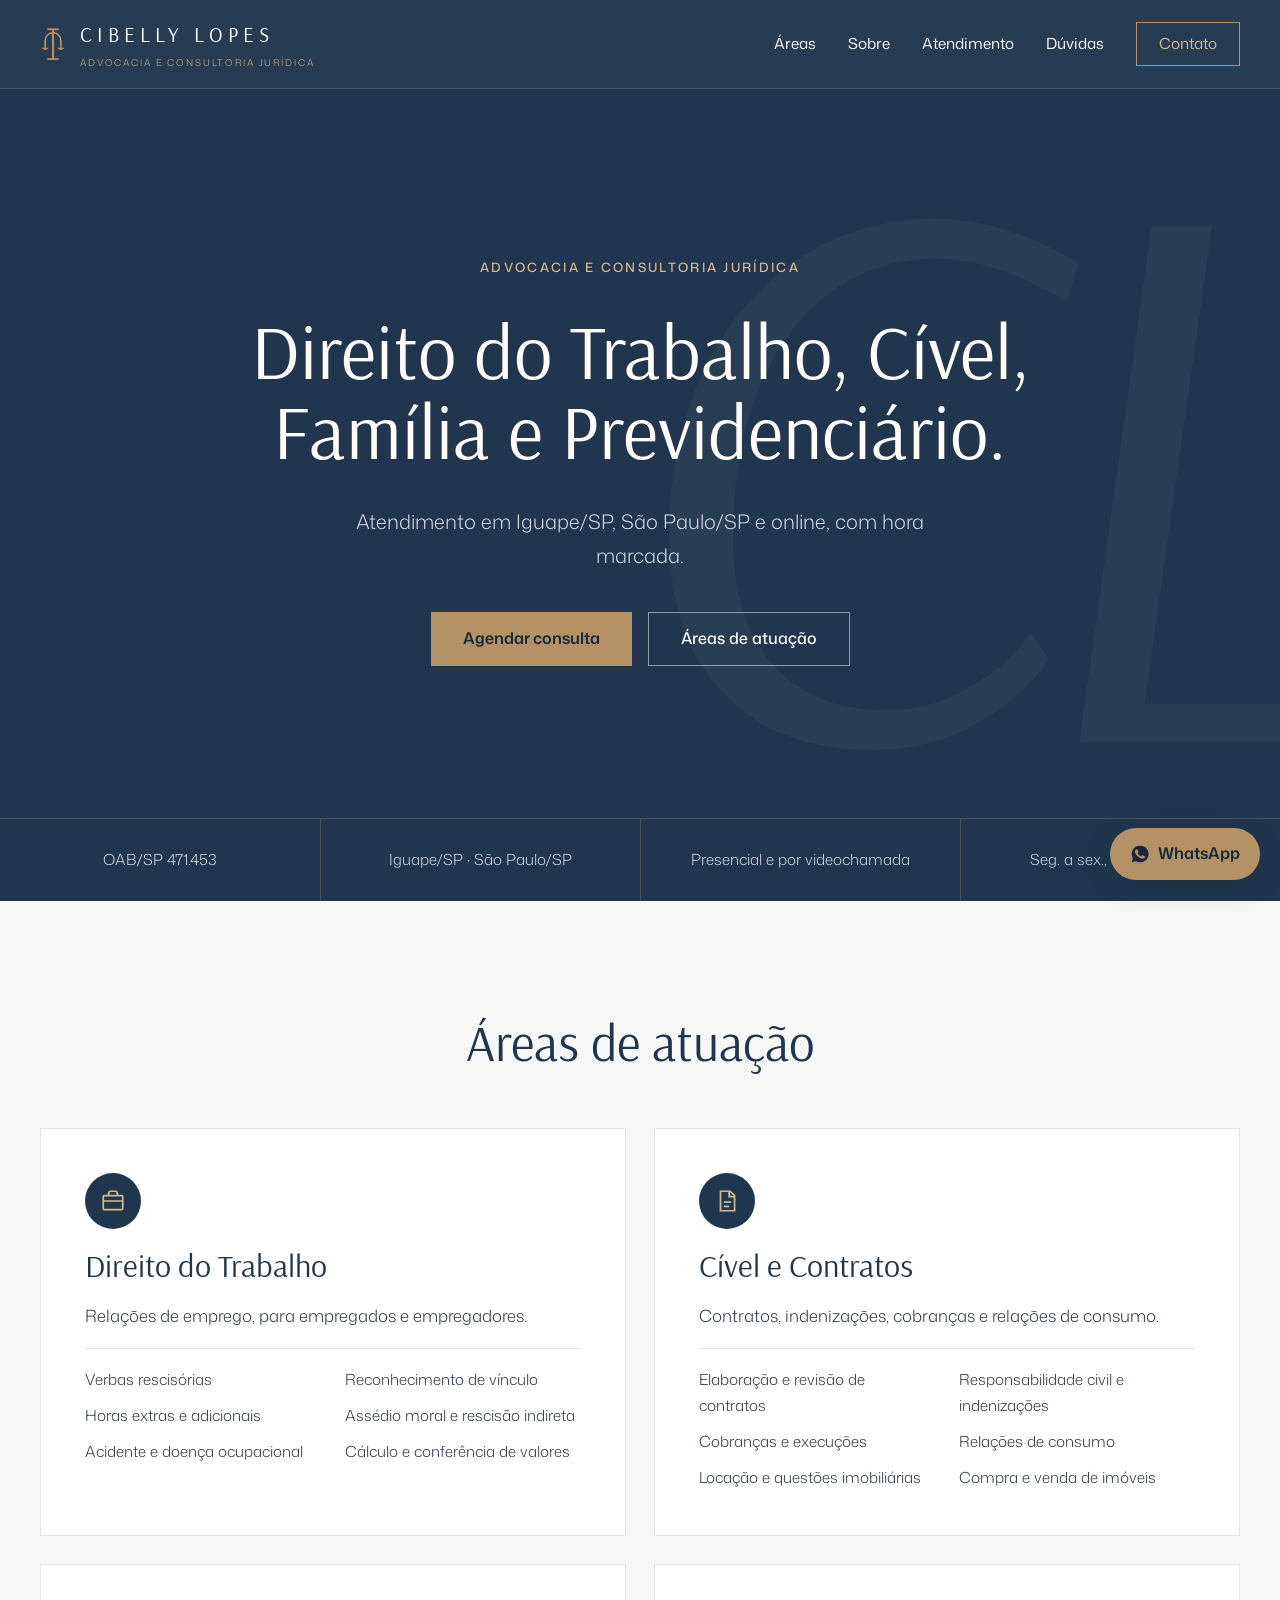
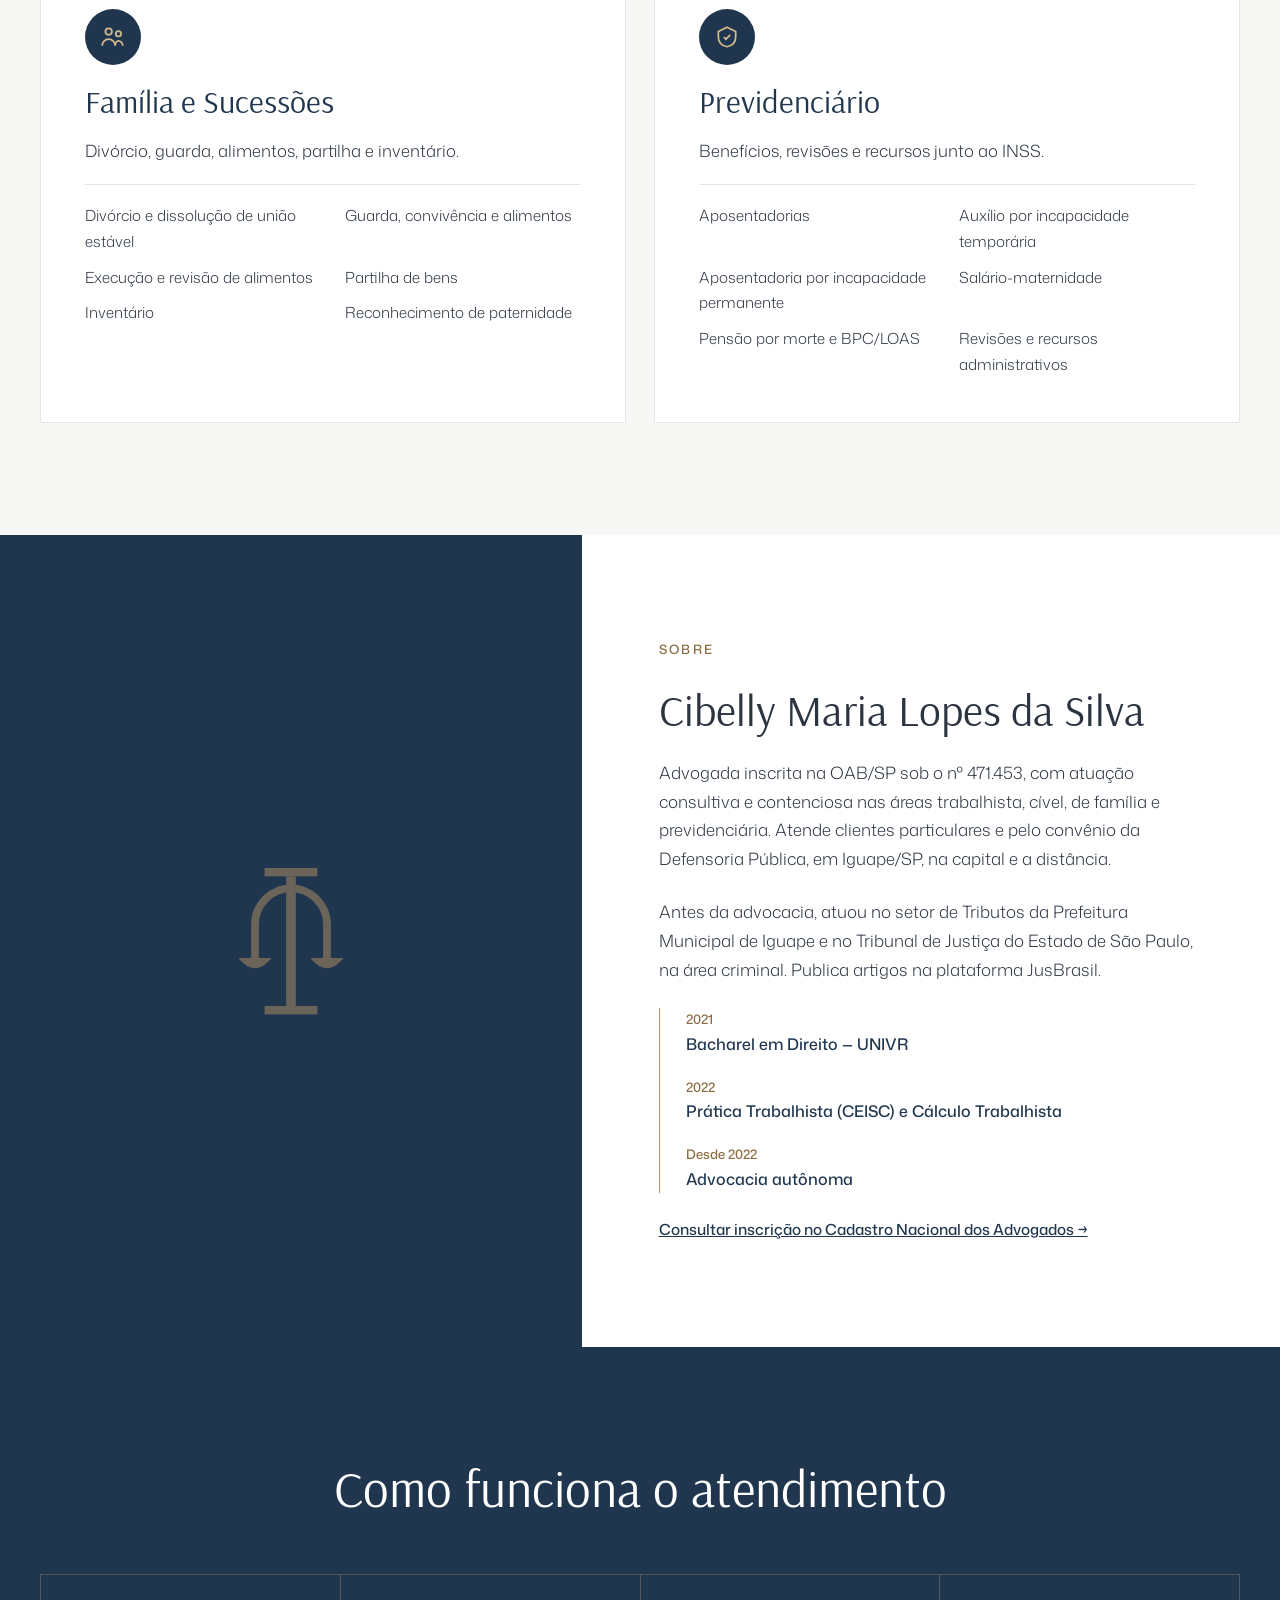
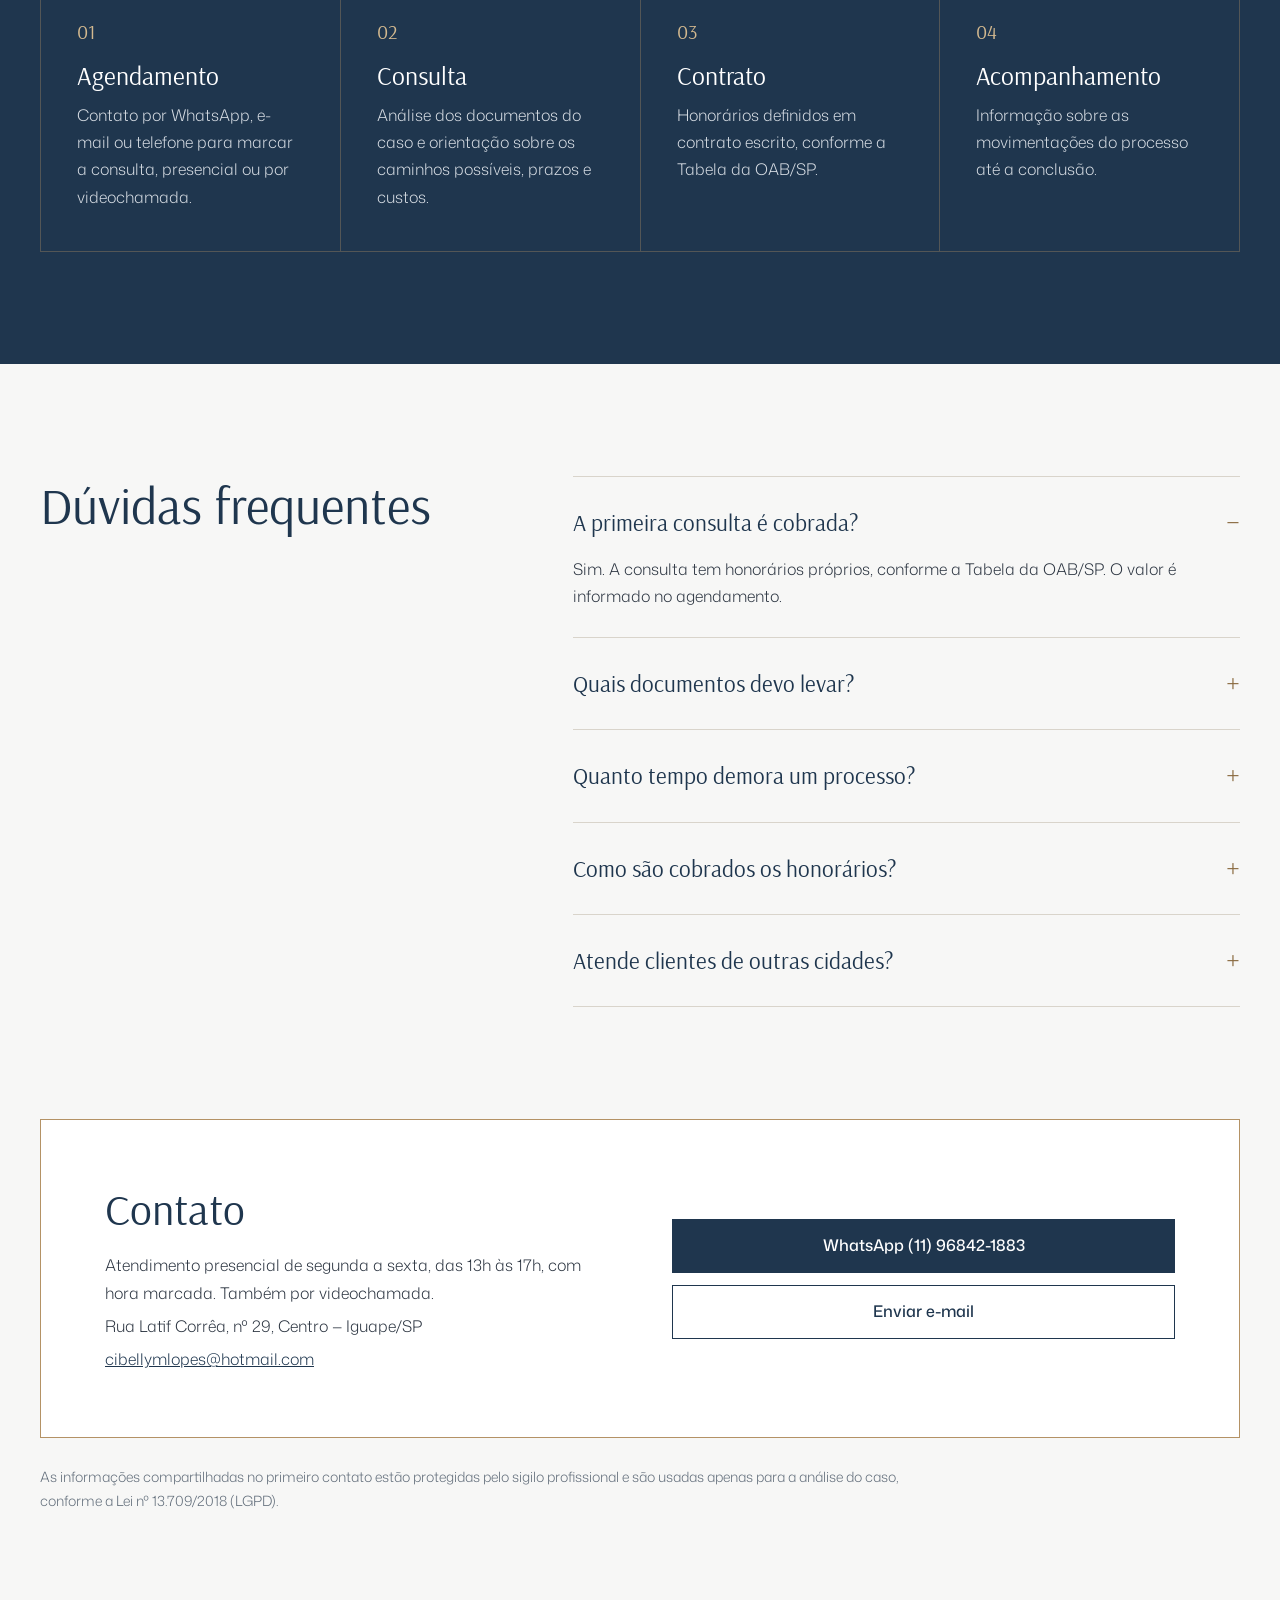
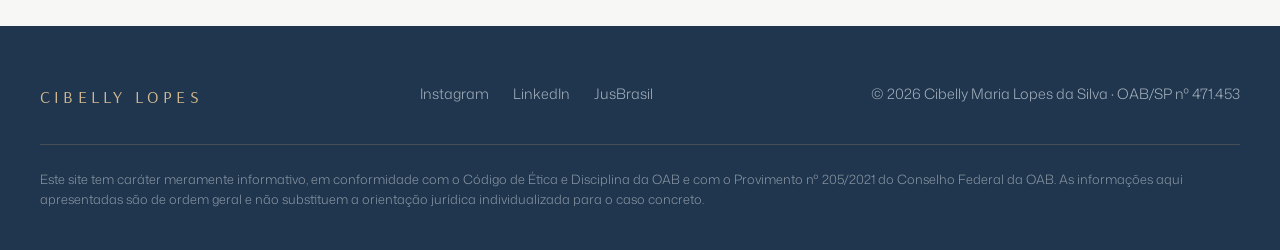
==== commit 752d5de0: "Novo layout da página principal (tema institucional azul) Página refeita no layout aprovado: topo az" ====
--- a/index.html
+++ b/index.html
@@ -4,7 +4,7 @@
 <meta charset="UTF-8">
 <meta name="viewport" content="width=device-width, initial-scale=1.0">
 <title>Cibelly Lopes | Advocacia e Consultoria Jurídica</title>
-<meta name="description" content="Advocacia e consultoria jurídica em Direito do Trabalho, Cível e Contratos, Família e Sucessões e Previdenciário. Iguape/SP, São Paulo capital e atendimento online.">
+<meta name="description" content="Advocacia e consultoria jurídica em Direito do Trabalho, Cível e Contratos, Família e Sucessões e Previdenciário. Iguape/SP, São Paulo/SP e atendimento online.">
 <meta name="author" content="Cibelly Maria Lopes da Silva">
 <meta name="theme-color" content="#1f364e">
 <meta property="og:title" content="Cibelly Lopes | Advocacia e Consultoria Jurídica">
@@ -41,315 +41,172 @@
   /* ===== Identidade visual da marca — Cibelly Lopes =====
      Azul      #1f364e    Dourado  #b49265
      Off White #f7f7f6    Cinza    #e6e6e6    Branco #ffffff
-     Títulos: Arsenal · Subtítulos: Arsenal Italic · Texto: Mona Sans Light
+     Títulos: Arsenal · Texto: Mona Sans Light
   ====================================================== */
   :root{
     --azul:#1f364e;
     --azul-esc:#16283a;
     --dourado:#b49265;
     --dourado-claro:#d3b98f;
+    --dourado-texto:#8a6a3f;
     --offwhite:#f7f7f6;
     --cinza:#e6e6e6;
+    --linha:#d9d4cb;
     --branco:#ffffff;
     --texto:#2b3440;
     --texto-sec:#5f6b78;
-    --max:1140px;
-    --h:78px;
+    --texto-claro:#d7dde4;
+    --max:1248px;
   }
   *{box-sizing:border-box;margin:0;padding:0}
   html{scroll-behavior:smooth}
+  @media (prefers-reduced-motion:reduce){html{scroll-behavior:auto}}
   body{
-    font-family:'Mona Sans','Inter',system-ui,-apple-system,sans-serif;
-    font-weight:300;color:var(--texto);background:var(--offwhite);
-    line-height:1.75;-webkit-font-smoothing:antialiased;overflow-x:hidden;
+    font-family:'Mona Sans',system-ui,-apple-system,sans-serif;font-weight:300;
+    color:var(--texto);background:var(--offwhite);line-height:1.7;
+    -webkit-font-smoothing:antialiased;overflow-x:hidden;
   }
-  h1,h2,h3,h4,.serif{font-family:'Arsenal',Georgia,serif;font-weight:400;line-height:1.2}
-  .ital{font-family:'Arsenal',Georgia,serif;font-style:italic}
+  h1,h2,h3{font-family:'Arsenal',Georgia,serif;font-weight:400;line-height:1.15}
   a{color:inherit}
   img{max-width:100%;display:block}
-  .wrap{max-width:var(--max);margin:0 auto;padding:0 28px}
-  section{scroll-margin-top:94px}
-
-  a:focus-visible,button:focus-visible,summary:focus-visible{
-    outline:2px solid var(--dourado);outline-offset:3px;border-radius:1px;
+  ul,ol{list-style:none}
+  .wrap{max-width:var(--max);margin:0 auto;padding:0 24px}
+  section{scroll-margin-top:88px}
+  a:focus-visible,button:focus-visible,summary:focus-visible{outline:2px solid var(--dourado);outline-offset:3px}
+  .skip{position:absolute;left:-9999px;background:var(--dourado);color:var(--azul-esc);padding:12px 20px;z-index:200;font-weight:600;text-decoration:none}
+  .skip:focus{left:12px;top:12px}
+  .eyebrow{font-size:.8rem;letter-spacing:.18em;text-transform:uppercase;font-weight:500;color:var(--dourado-texto)}
+
+  /* ---------- Botões ---------- */
+  .btn{display:inline-flex;align-items:center;justify-content:center;min-height:54px;padding:0 32px;font-size:1rem;font-weight:500;text-decoration:none;transition:background .2s,color .2s,border-color .2s}
+  .btn-ouro{background:var(--dourado);color:var(--azul-esc);font-weight:600}
+  .btn-ouro:hover{background:var(--dourado-claro)}
+  .btn-contorno{border:1px solid rgba(255,255,255,.5);color:#fff}
+  .btn-contorno:hover{border-color:var(--dourado-claro);color:var(--dourado-claro)}
+  .btn-azul{background:var(--azul);color:#fff}
+  .btn-azul:hover{background:var(--azul-esc)}
+
+  /* ---------- Topo ---------- */
+  .topo{position:relative;overflow:hidden;background:var(--azul);color:#fff}
+  .topo .monograma{position:absolute;right:-4vw;top:40px;font-family:'Arsenal',Georgia,serif;font-style:italic;font-size:clamp(360px,62vw,900px);line-height:.8;letter-spacing:-.06em;color:#fff;opacity:.04;pointer-events:none;user-select:none}
+  header{position:sticky;top:0;z-index:60;background:rgba(31,54,78,.97);border-bottom:1px solid rgba(180,146,101,.3);backdrop-filter:blur(10px)}
+  .nav{height:88px;display:flex;align-items:center;justify-content:space-between;gap:24px}
+  .lockup{display:flex;align-items:center;gap:14px;text-decoration:none}
+  .lockup svg{width:26px;flex:none}
+  .lockup .nome{display:block;font-family:'Arsenal',Georgia,serif;font-size:1.3rem;letter-spacing:.24em;color:#fff}
+  .lockup .tag{display:block;font-size:.58rem;letter-spacing:.2em;text-transform:uppercase;color:var(--dourado-claro);margin-top:2px}
+  #nav ul{display:flex;align-items:center;gap:32px;font-size:.95rem;font-weight:400}
+  #nav a{text-decoration:none;color:#fff}
+  #nav a:hover{color:var(--dourado-claro)}
+  #nav .nav-cta{display:inline-flex;align-items:center;min-height:44px;padding:0 22px;border:1px solid var(--dourado);color:var(--dourado-claro)}
+  .menu-btn{display:none;background:none;border:1px solid rgba(255,255,255,.4);color:#fff;font:inherit;font-size:.9rem;min-height:44px;padding:0 18px;cursor:pointer}
+
+  .hero{position:relative;min-height:calc(100vh - 88px);max-height:900px;display:flex;flex-direction:column}
+  .hero-inner{flex:1;display:flex;flex-direction:column;align-items:center;justify-content:center;text-align:center;gap:32px;padding:96px 0 80px}
+  .hero .eyebrow{color:var(--dourado-claro)}
+  .hero h1{max-width:1000px;font-size:clamp(2.5rem,6vw,5.2rem);line-height:1.05}
+  .hero p{max-width:640px;font-size:clamp(1.05rem,1.6vw,1.25rem);color:var(--texto-claro)}
+  .hero .acoes{display:flex;flex-wrap:wrap;gap:16px;justify-content:center;padding-top:8px}
+  .faixa{position:relative;display:grid;grid-template-columns:repeat(4,minmax(0,1fr));border-top:1px solid rgba(180,146,101,.3)}
+  .faixa span{padding:28px 12px;text-align:center;font-size:.95rem;color:var(--texto-claro)}
+  .faixa span+span{border-left:1px solid rgba(180,146,101,.3)}
+
+  /* ---------- Seções ---------- */
+  .sec{padding:112px 0}
+  .sec h2{font-size:clamp(2.2rem,4vw,3.4rem);color:var(--azul)}
+  .centro{text-align:center}
+
+  .areas-grid{margin-top:56px;display:grid;grid-template-columns:repeat(2,minmax(0,1fr));gap:28px}
+  .area{background:#fff;border:1px solid var(--cinza);padding:44px;display:flex;flex-direction:column;gap:18px}
+  .area .icone{width:56px;height:56px;border-radius:50%;background:var(--azul);display:flex;align-items:center;justify-content:center}
+  .area .icone svg{width:26px;height:26px}
+  .area h3{font-size:2rem;color:var(--azul)}
+  .area p{font-size:1.05rem}
+  .area ul{padding-top:18px;border-top:1px solid var(--cinza);display:grid;grid-template-columns:repeat(2,minmax(0,1fr));gap:10px 24px;font-size:.95rem}
+
+  .sobre{background:#fff;display:grid;grid-template-columns:minmax(0,1fr) minmax(0,1.2fr)}
+  .sobre .foto{position:relative;background:var(--azul);min-height:640px;display:flex;align-items:center;justify-content:center;overflow:hidden}
+  .sobre .foto svg{width:120px;opacity:.5}
+  .sobre .foto img{position:absolute;inset:0;width:100%;height:100%;object-fit:cover;object-position:center top}
+  .sobre .texto{padding:104px clamp(24px,6vw,96px);display:flex;flex-direction:column;gap:24px;max-width:760px}
+  .sobre h2{font-size:clamp(2rem,3.4vw,2.8rem)}
+  .sobre p{font-size:1.06rem}
+  .linha-tempo{border-left:1px solid var(--dourado);display:flex;flex-direction:column;gap:18px}
+  .linha-tempo li{padding-left:26px;display:flex;flex-direction:column}
+  .linha-tempo .ano{font-size:.82rem;font-weight:500;color:var(--dourado-texto)}
+  .linha-tempo .item{font-size:1rem;font-weight:500;color:var(--azul)}
+  .link{font-size:.95rem;font-weight:500;color:var(--azul)}
+  .link:hover{color:var(--dourado-texto)}
+
+  .atendimento{background:var(--azul);color:#fff}
+  .atendimento h2{color:#fff}
+  .etapas{margin-top:56px;display:grid;grid-template-columns:repeat(4,minmax(0,1fr));border-top:1px solid rgba(180,146,101,.35);border-left:1px solid rgba(180,146,101,.35)}
+  .etapas li{padding:40px 36px;border-right:1px solid rgba(180,146,101,.35);border-bottom:1px solid rgba(180,146,101,.35);display:flex;flex-direction:column;gap:12px}
+  .etapas .num{font-family:'Arsenal',Georgia,serif;font-size:1.25rem;color:var(--dourado-claro)}
+  .etapas h3{font-size:1.6rem;color:#fff}
+  .etapas p{font-size:1rem;color:var(--texto-claro)}
+
+  .duvidas{display:grid;grid-template-columns:minmax(0,.8fr) minmax(0,1.2fr);gap:88px}
+  .faq{border-top:1px solid var(--linha)}
+  .faq details{border-bottom:1px solid var(--linha);padding:26px 0}
+  .faq summary{font-family:'Arsenal',Georgia,serif;font-size:1.45rem;color:var(--azul);cursor:pointer;list-style:none;display:flex;justify-content:space-between;gap:24px}
+  .faq summary::-webkit-details-marker{display:none}
+  .faq summary::after{content:'+';font-family:'Mona Sans',sans-serif;font-weight:300;color:var(--dourado-texto)}
+  .faq details[open] summary::after{content:'−'}
+  .faq p{margin-top:14px;font-size:1rem}
+
+  .contato{padding:0 0 112px}
+  .contato-box{background:#fff;border:1px solid var(--dourado);padding:64px;display:grid;grid-template-columns:minmax(0,1fr) minmax(0,1fr);gap:64px;align-items:center}
+  .contato-box h2{font-size:clamp(2rem,3.4vw,2.8rem);color:var(--azul)}
+  .contato-box .dados{margin-top:18px;display:flex;flex-direction:column;gap:6px;font-size:1rem}
+  .contato-box .dados a{color:var(--azul)}
+  .contato-box .acoes{display:flex;flex-direction:column;gap:12px}
+  .contato-box .btn-linha{border:1px solid var(--azul);color:var(--azul)}
+  .contato-box .btn-linha:hover{background:var(--offwhite)}
+  .privacidade{margin-top:28px;font-size:.88rem;color:var(--texto-sec);max-width:880px}
+
+  footer{background:var(--azul);color:#aab4bf;padding:56px 0 40px;font-size:.9rem}
+  .rodape{display:flex;flex-wrap:wrap;justify-content:space-between;align-items:flex-start;gap:24px}
+  .rodape .marca{font-family:'Arsenal',Georgia,serif;font-size:1.1rem;letter-spacing:.24em;color:var(--dourado-claro)}
+  .rodape ul{display:flex;flex-wrap:wrap;gap:8px 24px}
+  .rodape a{text-decoration:none}
+  .rodape a:hover{color:var(--dourado-claro)}
+  .disclaimer{margin-top:32px;padding-top:24px;border-top:1px solid rgba(180,146,101,.25);font-size:.8rem;line-height:1.6;color:#8f9aa6}
+
+  .float-wa{position:fixed;right:20px;bottom:20px;z-index:70;display:inline-flex;align-items:center;gap:8px;min-height:52px;padding:0 20px;border-radius:26px;background:var(--dourado);color:var(--azul-esc);font-weight:600;text-decoration:none;box-shadow:0 8px 24px rgba(22,40,58,.25)}
+  .float-wa svg{width:20px;height:20px}
+
+  /* ---------- Responsivo ---------- */
+  @media (max-width:1024px){
+    #nav ul{gap:22px}
+    .etapas{grid-template-columns:repeat(2,minmax(0,1fr))}
+    .duvidas{grid-template-columns:1fr;gap:40px}
   }
-  .skip{
-    position:absolute;left:-9999px;background:var(--dourado);color:var(--azul);
-    padding:12px 20px;z-index:200;font-size:.8rem;text-decoration:none;font-weight:600;
+  @media (max-width:860px){
+    .menu-btn{display:inline-flex;align-items:center}
+    #nav ul{display:none;position:absolute;left:0;right:0;top:88px;background:var(--azul);flex-direction:column;align-items:stretch;gap:0;padding:8px 24px 24px;border-bottom:1px solid rgba(180,146,101,.3)}
+    #nav.open ul{display:flex}
+    #nav ul li a{display:flex;min-height:48px;align-items:center}
+    #nav .nav-cta{justify-content:center;margin-top:12px}
+    .areas-grid{grid-template-columns:1fr}
+    .sobre{grid-template-columns:1fr}
+    .sobre .foto{min-height:420px}
+    .contato-box{grid-template-columns:1fr;padding:40px 28px;gap:32px}
   }
-  .skip:focus{left:12px;top:12px}
-
-  /* ---------- MARCA ---------- */
-  .lockup{display:flex;align-items:center;gap:14px;text-decoration:none}
-  .lockup .icon{width:26px;flex:none;transition:width .3s}
-  .lockup .words{display:flex;flex-direction:column;line-height:1.05}
-  .lockup .name{
-    font-family:'Arsenal',Georgia,serif;font-size:1.32rem;letter-spacing:4px;
-    color:#fff;text-transform:uppercase;transition:font-size .3s;
-  }
-  .lockup .tag{
-    font-size:.52rem;letter-spacing:2.6px;text-transform:uppercase;
-    color:var(--dourado-claro);font-weight:400;margin-top:3px;
-  }
-
-  /* ---------- HEADER ---------- */
-  header{
-    position:sticky;top:0;z-index:60;background:rgba(31,54,78,.96);
-    border-bottom:1px solid rgba(180,146,101,.28);backdrop-filter:blur(12px);
-    transition:box-shadow .3s,background .3s;
-  }
-  header.stuck{box-shadow:0 10px 30px rgba(11,22,34,.28);background:rgba(24,42,61,.985)}
-  .nav{display:flex;align-items:center;justify-content:space-between;height:var(--h);gap:20px;transition:height .3s}
-  header.stuck .nav{height:64px}
-  header.stuck .lockup .icon{width:22px}
-  header.stuck .lockup .name{font-size:1.14rem}
-  nav ul{display:flex;gap:26px;list-style:none;align-items:center}
-  nav a{
-    color:#e2e7ee;text-decoration:none;font-size:.77rem;letter-spacing:1.2px;
-    text-transform:uppercase;font-weight:400;padding-bottom:4px;position:relative;transition:.25s;
-  }
-  nav a:not(.nav-cta):after{
-    content:"";position:absolute;left:0;bottom:0;height:1px;width:100%;
-    background:var(--dourado);transform:scaleX(0);transform-origin:left;transition:transform .3s;
-  }
-  nav a:not(.nav-cta):hover{color:var(--dourado-claro)}
-  nav a:not(.nav-cta):hover:after,nav a.active:after{transform:scaleX(1)}
-  nav a.active{color:var(--dourado-claro)}
-  .nav-cta{background:var(--dourado);color:var(--azul)!important;padding:10px 20px;font-weight:600}
-  .nav-cta:hover{background:var(--dourado-claro)}
-  .menu-btn{
-    display:none;background:none;border:1px solid rgba(255,255,255,.35);color:#fff;
-    padding:9px 14px;font-size:.72rem;letter-spacing:1.4px;text-transform:uppercase;cursor:pointer;
-  }
-  .progress{position:absolute;left:0;bottom:-1px;height:2px;background:var(--dourado);width:0;transition:width .1s linear}
-
-  /* ---------- HERO ---------- */
-  .hero{
-    background:linear-gradient(155deg,var(--azul) 0%,var(--azul-esc) 100%);
-    color:#fff;padding:106px 0 114px;position:relative;overflow:hidden;
-  }
-  .hero .pattern{position:absolute;right:-60px;top:50%;transform:translateY(-50%);width:520px;opacity:.07;pointer-events:none}
-  .hero-inner{position:relative;z-index:2;max-width:730px}
-  .hero h1{font-size:clamp(2.25rem,5.2vw,3.7rem);color:#fff;letter-spacing:.5px}
-  .hero .sub{
-    font-family:'Arsenal',Georgia,serif;font-style:italic;
-    font-size:clamp(1.05rem,2.2vw,1.35rem);color:var(--dourado-claro);margin-top:16px;
-  }
-  .rule{width:66px;height:2px;background:var(--dourado);margin:30px 0}
-  .hero p{max-width:58ch;color:#c9d2dd;font-size:1.02rem}
-  .cta{display:flex;gap:14px;flex-wrap:wrap;margin-top:38px}
-  .btn{
-    display:inline-block;padding:15px 32px;text-decoration:none;font-size:.76rem;
-    letter-spacing:1.6px;text-transform:uppercase;font-weight:600;
-    border:1px solid transparent;transition:.25s;text-align:center;
-  }
-  .btn-primary{background:var(--dourado);color:var(--azul)}
-  .btn-primary:hover{background:var(--dourado-claro)}
-  .btn-ghost{border-color:rgba(255,255,255,.42);color:#fff}
-  .btn-ghost:hover{border-color:var(--dourado-claro);color:var(--dourado-claro)}
-
-  .strip{background:var(--azul-esc);border-top:1px solid rgba(180,146,101,.28)}
-  .strip .wrap{display:flex;flex-wrap:wrap;gap:14px 44px;padding-top:20px;padding-bottom:20px;justify-content:space-between}
-  .strip span{color:#b9c4d1;font-size:.77rem;letter-spacing:1.4px;text-transform:uppercase;display:flex;align-items:center;gap:10px}
-  .strip span:before{content:"";width:5px;height:5px;background:var(--dourado);flex:none}
-
-  /* ---------- SEÇÕES ---------- */
-  .sec{padding:90px 0}
-  .section-label{font-size:.64rem;letter-spacing:3.8px;text-transform:uppercase;color:var(--dourado);margin-bottom:14px}
-  h2{font-size:clamp(1.95rem,3.6vw,2.7rem);color:var(--azul)}
-  .sub-ital{font-family:'Arsenal',serif;font-style:italic;color:var(--texto-sec);font-size:1.1rem;margin-top:6px}
-  .lead{color:var(--texto-sec);max-width:64ch;margin-top:18px}
-  .alt{background:var(--branco);border-top:1px solid var(--cinza);border-bottom:1px solid var(--cinza)}
-
-  /* ---------- SOBRE ---------- */
-  .about{display:grid;grid-template-columns:1.4fr .85fr;gap:58px;align-items:start;margin-top:38px}
-  .about p+p{margin-top:16px}
-  .pull{
-    margin:28px 0;padding:6px 0 6px 24px;border-left:2px solid var(--dourado);
-    font-family:'Arsenal',serif;font-style:italic;font-size:1.22rem;line-height:1.5;color:var(--azul);
-  }
-  .signature{margin-top:32px;padding-top:24px;border-top:1px solid var(--cinza)}
-  .signature .nome{font-family:'Arsenal',serif;font-style:italic;font-size:2rem;color:var(--azul);line-height:1}
-  .signature .oab{font-size:.74rem;letter-spacing:2.4px;text-transform:uppercase;color:var(--dourado);margin-top:8px}
-
-  .aside-sticky{position:sticky;top:96px}
-
-  .seal{
-    background:var(--branco);border:1px solid var(--cinza);border-top:3px solid var(--dourado);
-    padding:30px 26px;text-align:center;
-  }
-  .seal svg{width:34px;color:var(--dourado);margin:0 auto 16px}
-  .seal .num{font-family:'Arsenal',serif;font-size:2.1rem;color:var(--azul);line-height:1}
-  .seal .lbl{font-size:.63rem;letter-spacing:3.2px;text-transform:uppercase;color:var(--dourado);margin-top:10px}
-  .seal .desc{font-size:.82rem;color:var(--texto-sec);margin-top:14px;line-height:1.6}
-
-  .card-cred{background:var(--azul);color:#dbe2eb;padding:34px 30px;border-top:3px solid var(--dourado);margin-top:22px}
-  .card-cred h3{color:#fff;font-size:1.46rem;margin-bottom:6px}
-  .card-cred .ital{color:var(--dourado-claro);font-size:.92rem;display:block;margin-bottom:18px}
-  .card-cred ul{list-style:none;font-size:.88rem;line-height:1.6}
-  .card-cred li{padding:12px 0;border-bottom:1px solid rgba(255,255,255,.13)}
-  .card-cred li:last-child{border:0;padding-bottom:0}
-  .card-cred li b{display:block;color:#fff;font-weight:500}
-  .card-cred li em{font-family:'Arsenal',serif;color:#9fb0c2;font-size:.83rem;font-style:italic}
-
-  .verify{
-    display:flex;align-items:center;gap:12px;margin-top:24px;
-    border:1px solid rgba(180,146,101,.55);padding:13px 17px;text-decoration:none;
-    color:#dbe3ec;font-size:.78rem;line-height:1.45;transition:.25s;
-  }
-  .verify:hover{border-color:var(--dourado);background:rgba(180,146,101,.12)}
-  .verify svg{width:17px;flex:none;color:var(--dourado)}
-  .verify b{color:#fff;font-weight:500}
-
-  .quick{margin-top:22px;background:var(--branco);border:1px solid var(--cinza);padding:28px 26px}
-  .quick h4{font-size:1.26rem;color:var(--azul);margin-bottom:10px}
-  .quick p{font-size:.85rem;color:var(--texto-sec);margin-bottom:20px}
-  .quick .btn{display:block;padding:14px 16px;font-size:.71rem;letter-spacing:1.2px}
-
-  /* ---------- ÁREAS ---------- */
-  .grid-areas{display:grid;grid-template-columns:repeat(auto-fit,minmax(266px,1fr));gap:26px;margin-top:48px}
-  .area{
-    background:var(--offwhite);border:1px solid var(--cinza);padding:34px 30px;
-    transition:.28s;position:relative;display:flex;flex-direction:column;
-  }
-  .area:before{content:"";position:absolute;left:0;top:0;width:100%;height:2px;background:var(--dourado);transform:scaleX(0);transform-origin:left;transition:.3s}
-  .area:hover{box-shadow:0 16px 38px rgba(31,54,78,.11);transform:translateY(-4px)}
-  .area:hover:before{transform:scaleX(1)}
-  .area .ico{width:30px;height:30px;color:var(--dourado);margin-bottom:18px}
-  .area h3{font-size:1.4rem;color:var(--azul);margin-bottom:10px}
-  .area p{font-size:.89rem;color:var(--texto-sec)}
-  .area ul{margin-top:16px;padding-left:17px;font-size:.85rem;color:var(--texto-sec)}
-  .area li{margin-bottom:6px}
-  .area li::marker{color:var(--dourado)}
-  .area-link{
-    margin-top:auto;padding-top:22px;font-size:.74rem;letter-spacing:1.4px;text-transform:uppercase;
-    color:var(--azul);text-decoration:none;font-weight:600;display:inline-flex;align-items:center;gap:9px;
-    transition:.25s;
-  }
-  .area-link svg{width:14px;transition:transform .25s}
-  .area-link:hover{color:var(--dourado)}
-  .area-link:hover svg{transform:translateX(4px)}
-
-  /* ---------- ATENDIMENTO ---------- */
-  .steps{display:grid;grid-template-columns:repeat(auto-fit,minmax(218px,1fr));gap:32px;margin-top:52px;counter-reset:s}
-  .step{counter-increment:s;padding-top:26px;border-top:1px solid var(--cinza);position:relative}
-  .step:after{content:"";position:absolute;left:0;top:-1px;width:36px;height:2px;background:var(--dourado)}
-  .step:before{content:"0" counter(s);font-family:'Arsenal',serif;font-size:2.5rem;color:var(--dourado);line-height:1;display:block;margin-bottom:12px}
-  .step h3{font-size:1.2rem;color:var(--azul);margin-bottom:8px}
-  .step p{font-size:.87rem;color:var(--texto-sec)}
-
-  /* ---------- COMPROMISSOS ---------- */
-  .pledge{background:var(--azul);color:#fff;position:relative;overflow:hidden}
-  .pledge .pattern{position:absolute;right:-90px;top:-90px;width:400px;opacity:.06;pointer-events:none}
-  .pledge .wrap{position:relative;z-index:2}
-  .pledge h2{color:#fff}
-  .pledge .sub-ital{color:var(--dourado-claro)}
-  .pledge .lead{color:#c6cfdb}
-  .pledge-grid{display:grid;grid-template-columns:repeat(auto-fit,minmax(272px,1fr));gap:34px;margin-top:52px}
-  .pledge-item{border-top:1px solid rgba(180,146,101,.45);padding-top:22px}
-  .pledge-item h3{font-size:1.14rem;color:#fff;margin-bottom:9px}
-  .pledge-item p{font-size:.87rem;color:#bcc6d3}
-
-  /* ---------- FAQ ---------- */
-  .faq{margin-top:44px;max-width:880px}
-  details{border-bottom:1px solid var(--cinza);padding:20px 0;transition:padding-left .25s}
-  details[open]{padding-left:14px;border-left:2px solid var(--dourado);margin-left:-16px}
-  summary{
-    cursor:pointer;list-style:none;color:var(--azul);font-size:1.01rem;font-weight:500;
-    display:flex;justify-content:space-between;gap:22px;align-items:center;
-  }
-  summary::-webkit-details-marker{display:none}
-  summary:after{content:"+";color:var(--dourado);font-size:1.6rem;font-weight:200;line-height:1;flex:none}
-  details[open] summary:after{content:"–"}
-  details p{margin-top:14px;color:var(--texto-sec);font-size:.92rem;max-width:74ch}
-
-  /* ---------- CONTATO ---------- */
-  .contact{background:linear-gradient(155deg,var(--azul) 0%,var(--azul-esc) 100%);color:#fff;position:relative;overflow:hidden}
-  .contact .pattern{position:absolute;left:-80px;bottom:-80px;width:420px;opacity:.06;pointer-events:none}
-  .contact .wrap{position:relative;z-index:2}
-  .contact h2{color:#fff}
-  .contact .lead{color:#c6cfdb}
-  .contact-grid{display:grid;grid-template-columns:repeat(auto-fit,minmax(238px,1fr));gap:34px;margin-top:50px}
-  .ci h3{font-size:1.08rem;color:var(--dourado-claro);margin-bottom:8px}
-  .ci a,.ci p{color:#dce3ec;text-decoration:none;font-size:.92rem;font-weight:300}
-  .ci a{display:block;transition:.2s}
-  .ci a:hover{color:var(--dourado-claro)}
-  .privacy{margin-top:46px;border-left:2px solid var(--dourado);padding:4px 0 4px 22px;color:#bcc6d3;font-size:.85rem;max-width:76ch}
-  .privacy b{color:#fff;font-weight:500}
-
-  /* ---------- FOOTER ---------- */
-  footer{background:#12212f;color:#8c98a8;padding:52px 0 36px;font-size:.8rem}
-  .foot-grid{display:grid;grid-template-columns:1.5fr 1fr 1.3fr;gap:44px;padding-bottom:32px}
-  .foot-grid h5{font-size:.64rem;letter-spacing:3px;text-transform:uppercase;color:var(--dourado);margin-bottom:16px;font-weight:600;font-family:inherit}
-  .foot-grid ul{list-style:none;display:flex;flex-direction:column;gap:9px}
-  .foot-grid a{text-decoration:none;transition:.2s}
-  .foot-grid a:hover{color:var(--dourado-claro)}
-  .foot-brand p{margin-top:18px;line-height:1.7;max-width:34ch;color:#7b8797}
-  .foot-bottom{
-    display:flex;justify-content:space-between;gap:18px;flex-wrap:wrap;
-    border-top:1px solid rgba(255,255,255,.09);padding-top:22px;font-size:.75rem;
-  }
-  .disclaimer{margin-top:18px;font-size:.71rem;color:#6c7887;line-height:1.65;max-width:86ch}
-
-  /* ---------- FLUTUANTES ---------- */
-  .float{position:fixed;right:20px;bottom:20px;z-index:90;display:flex;flex-direction:column;align-items:flex-end;gap:10px}
-  .float-wa{
-    background:var(--dourado);color:var(--azul);text-decoration:none;padding:14px 22px;
-    font-size:.74rem;letter-spacing:1.4px;text-transform:uppercase;font-weight:600;
-    box-shadow:0 8px 26px rgba(11,22,34,.3);transition:.25s;display:flex;align-items:center;gap:9px;
-  }
-  .float-wa svg{width:16px}
-  .float-wa:hover{background:var(--dourado-claro)}
-  .to-top{
-    width:44px;height:44px;background:rgba(31,54,78,.94);color:#fff;border:1px solid rgba(180,146,101,.5);
-    display:flex;align-items:center;justify-content:center;cursor:pointer;
-    opacity:0;visibility:hidden;transform:translateY(8px);transition:.28s;
-  }
-  .to-top.show{opacity:1;visibility:visible;transform:none}
-  .to-top:hover{background:var(--dourado);color:var(--azul);border-color:var(--dourado)}
-  .to-top svg{width:16px}
-
-  /* ---------- ANIMAÇÃO ---------- */
-  .reveal{opacity:0;transform:translateY(18px);transition:opacity .7s ease,transform .7s ease}
-  .reveal.in{opacity:1;transform:none}
-  @media (prefers-reduced-motion:reduce){
-    html{scroll-behavior:auto}
-    .reveal{opacity:1;transform:none;transition:none}
-    .area:hover{transform:none}
-    header,.nav,.lockup .icon,.lockup .name{transition:none}
-  }
-
-  /* ---------- RESPONSIVO ---------- */
-  @media(max-width:960px){
-    .foot-grid{grid-template-columns:1fr 1fr;gap:34px}
-  }
-  @media(max-width:900px){
-    .about{grid-template-columns:1fr;gap:40px}
-    .aside-sticky{position:static}
-    nav ul{display:none}
-    .menu-btn{display:block}
-    nav.open ul{
-      display:flex;flex-direction:column;align-items:stretch;position:absolute;
-      left:0;right:0;top:var(--h);background:var(--azul);padding:12px 28px 26px;gap:0;
-      border-bottom:1px solid rgba(180,146,101,.3);box-shadow:0 18px 34px rgba(11,22,34,.32);
-    }
-    nav.open ul li{border-bottom:1px solid rgba(255,255,255,.08)}
-    nav.open ul li:last-child{border:0;margin-top:16px}
-    nav.open ul a{display:block;padding:16px 0;font-size:.86rem}
-    nav.open ul a.nav-cta{text-align:center;padding:16px}
-    header.stuck nav.open ul{top:64px}
-    .sec{padding:66px 0}
-    .hero{padding:78px 0 88px}
-    .hero .pattern{right:-190px;opacity:.05}
-    .lockup .name{font-size:1.1rem;letter-spacing:3px}
-    .float{right:14px;bottom:14px}
-    .float-wa{padding:12px 18px}
-  }
-  @media(max-width:620px){
-    .foot-grid{grid-template-columns:1fr;gap:30px}
-    .strip .wrap{gap:12px 24px}
-    .strip span{font-size:.7rem}
-    .seal{padding:26px 20px}
+  @media (max-width:600px){
+    .sec{padding:80px 0}
+    .hero{min-height:auto}
+    .hero-inner{padding:72px 0 56px}
+    .faixa{grid-template-columns:repeat(2,minmax(0,1fr))}
+    .faixa span:nth-child(3){border-left:none}
+    .faixa span:nth-child(n+3){border-top:1px solid rgba(180,146,101,.3)}
+    .area{padding:32px 24px}
+    .area ul{grid-template-columns:1fr}
+    .etapas{grid-template-columns:1fr}
+    .lockup .tag{display:none}
+    .lockup .nome{font-size:1.05rem;letter-spacing:.16em;white-space:nowrap}
+    .float-wa span{display:none}
+    .float-wa{padding:0 16px}
   }
 </style>
 </head>
@@ -357,451 +214,175 @@
 
 <a class="skip" href="#conteudo">Ir para o conteúdo</a>
 
-<svg width="0" height="0" style="position:absolute" aria-hidden="true">
-  <symbol id="balanca" viewBox="0 0 100 132">
-    <rect x="28" y="5" width="44" height="7" rx="1"/>
-    <rect x="46" y="12" width="8" height="112"/>
-    <rect x="28" y="120" width="44" height="7" rx="1"/>
-    <path d="M20 80 V52 A30 30 0 0 1 80 52 V80" fill="none" stroke="currentColor" stroke-width="6.5"/>
-    <path d="M6 80 H34 Q20 97 6 80 Z"/>
-    <path d="M66 80 H94 Q80 97 66 80 Z"/>
-  </symbol>
-  <symbol id="ornamento" viewBox="-150 -150 300 300">
-    <use href="#balanca" x="-50" y="-132" width="100" height="132"/>
-    <g transform="rotate(90)"><use href="#balanca" x="-50" y="-132" width="100" height="132"/></g>
-    <g transform="rotate(180)"><use href="#balanca" x="-50" y="-132" width="100" height="132"/></g>
-    <g transform="rotate(270)"><use href="#balanca" x="-50" y="-132" width="100" height="132"/></g>
-  </symbol>
-  <symbol id="seta" viewBox="0 0 24 24"><path d="M4 12h15m-6-6 6 6-6 6" fill="none" stroke="currentColor" stroke-width="1.8" stroke-linecap="round" stroke-linejoin="round"/></symbol>
-</svg>
-
-<header id="topbar">
-  <div class="wrap nav">
-    <a href="#topo" class="lockup" aria-label="Cibelly Lopes — Advocacia e Consultoria Jurídica">
-      <svg class="icon" viewBox="0 0 100 132" fill="#b49265" color="#b49265" aria-hidden="true"><use href="#balanca"/></svg>
-      <span class="words">
-        <span class="name">Cibelly Lopes</span>
-        <span class="tag">Advocacia e Consultoria Jurídica</span>
-      </span>
-    </a>
-    <nav id="nav" aria-label="Navegação principal">
-      <button class="menu-btn" aria-expanded="false" aria-controls="nav">Menu</button>
-      <ul>
-        <li><a href="#sobre">Sobre</a></li>
-        <li><a href="#areas">Áreas</a></li>
-        <li><a href="#atendimento">Atendimento</a></li>
-        <li><a href="#compromissos">Compromissos</a></li>
-        <li><a href="#faq">Dúvidas</a></li>
-        <li><a href="#contato">Contato</a></li>
-        <li><a class="nav-cta" href="https://wa.me/5511968421883" target="_blank" rel="noopener">Falar agora</a></li>
-      </ul>
-    </nav>
-  </div>
-  <div class="progress" id="progress"></div>
+<header>
+    <div class="wrap nav">
+      <a href="#topo" class="lockup" aria-label="Cibelly Lopes — Advocacia e Consultoria Jurídica">
+        <svg viewBox="0 0 100 132" aria-hidden="true"><g fill="#b49265"><rect x="28" y="5" width="44" height="7"/><rect x="46" y="12" width="8" height="112"/><rect x="28" y="120" width="44" height="7"/><path d="M20 80 V52 A30 30 0 0 1 80 52 V80" fill="none" stroke="#b49265" stroke-width="6.5"/><path d="M6 80 H34 Q20 97 6 80 Z"/><path d="M66 80 H94 Q80 97 66 80 Z"/></g></svg>
+        <span>
+          <span class="nome">CIBELLY LOPES</span>
+          <span class="tag">Advocacia e Consultoria Jurídica</span>
+        </span>
+      </a>
+      <nav id="nav" aria-label="Navegação principal">
+        <button class="menu-btn" type="button" aria-expanded="false" aria-controls="menu">Menu</button>
+        <ul id="menu">
+          <li><a href="#areas">Áreas</a></li>
+          <li><a href="#sobre">Sobre</a></li>
+          <li><a href="#atendimento">Atendimento</a></li>
+          <li><a href="#duvidas">Dúvidas</a></li>
+          <li><a class="nav-cta" href="#contato">Contato</a></li>
+        </ul>
+      </nav>
+    </div>
 </header>
 
+<div class="topo" id="topo">
+  <div class="monograma" aria-hidden="true">CL</div>
+
+
+  <div class="hero">
+    <div class="wrap hero-inner">
+      <span class="eyebrow">Advocacia e Consultoria Jurídica</span>
+      <h1>Direito do Trabalho, Cível, Família e Previdenciário.</h1>
+      <p>Atendimento em Iguape/SP, São Paulo/SP e online, com hora marcada.</p>
+      <div class="acoes">
+        <a class="btn btn-ouro" href="https://wa.me/5511968421883" target="_blank" rel="noopener">Agendar consulta</a>
+        <a class="btn btn-contorno" href="#areas">Áreas de atuação</a>
+      </div>
+    </div>
+    <div class="faixa">
+      <span>OAB/SP 471.453</span>
+      <span>Iguape/SP · São Paulo/SP</span>
+      <span>Presencial e por videochamada</span>
+      <span>Seg. a sex., das 13h às 17h</span>
+    </div>
+  </div>
+</div>
+
 <main id="conteudo">
 
-<div class="hero" id="topo">
-  <svg class="pattern" viewBox="-150 -150 300 300" fill="#b49265" color="#b49265" aria-hidden="true"><use href="#ornamento"/></svg>
+<section class="sec" id="areas">
   <div class="wrap">
-    <div class="hero-inner">
-      <h1>Você vai entender o seu processo antes de assinar qualquer coisa.</h1>
-      <p class="sub">Advocacia e consultoria em Iguape/SP, São Paulo capital e atendimento online.</p>
-      <div class="rule"></div>
-      <p>Atuação em Direito do Trabalho, Cível e Contratos, Família e Sucessões e Previdenciário.
-         Cada caso passa por análise técnica da documentação e por uma conversa honesta sobre
-         riscos, prazos e alternativas — inclusive quando a melhor saída não é o processo.</p>
-      <div class="cta">
-        <a class="btn btn-primary" href="https://wa.me/5511968421883" target="_blank" rel="noopener">Agendar consulta</a>
-        <a class="btn btn-ghost" href="#areas">Áreas de atuação</a>
-      </div>
-    </div>
-  </div>
-</div>
-
-<div class="strip">
-  <div class="wrap">
-    <span>Advogada desde 2022</span>
-    <span>Atendimento presencial e online</span>
-    <span>Contrato e honorários por escrito</span>
-    <span>Iguape/SP · São Paulo/SP</span>
-  </div>
-</div>
-
-<section class="sec" id="sobre">
-  <div class="wrap reveal">
-    <p class="section-label">Sobre</p>
-    <h2>Quem atende você</h2>
-    <p class="sub-ital">Uma advocacia construída na base: do balcão do fórum à sala de atendimento.</p>
-
-    <div class="about">
-      <div>
-        <p>Sou advogada, com atuação consultiva e contenciosa nas áreas trabalhista, cível, de
-        família e previdenciária.</p>
-
-        <p>Minha formação começou antes da toga. Atuei no setor de Tributos da Prefeitura Municipal
-        de Iguape, com análise de cálculos fiscais, dívida ativa e execuções fiscais, e depois no
-        <strong>Tribunal de Justiça do Estado de São Paulo</strong>, acompanhando inquéritos,
-        processos e execuções criminais. Essa passagem pelo lado de dentro do Judiciário ensinou
-        algo que nenhum manual ensina: como um processo realmente anda, onde ele trava e o que
-        faz diferença nos prazos.</p>
-
-        <p class="pull">“O cliente precisa entender o próprio caso. Se ele sai da consulta sem
-        saber o que vai acontecer, eu não fiz o meu trabalho.”</p>
-
-        <p>Desde 2022 advogo de forma autônoma, atendendo clientes particulares e também pelo
-        convênio da Defensoria Pública, na região de Iguape/SP e na capital. Cada atendimento
-        começa pela análise técnica da documentação e termina com uma explicação objetiva do
-        cenário — o que é possível pedir, quais são os riscos, quanto tempo costuma levar e quais
-        caminhos existem além do processo judicial.</p>
-
-        <p>A comunicação é direta e o acompanhamento é contínuo: você é informado sobre as
-        movimentações relevantes do processo, em linguagem que dá para entender. E, sempre que o
-        tema permite, também escrevo sobre esses assuntos — meus artigos estão publicados no
-        JusBrasil.</p>
-
-        <div class="signature">
-          <div class="nome">Cibelly Lopes</div>
-          <div class="oab">Advogada</div>
-        </div>
-      </div>
-
-      <aside>
-        <div class="aside-sticky">
-          <div class="seal">
-            <svg viewBox="0 0 100 132" fill="#b49265" color="#b49265" aria-hidden="true"><use href="#balanca"/></svg>
-            <div class="num">471.453</div>
-            <div class="lbl">Inscrição OAB/SP</div>
-            <p class="desc">Inscrição regular na Seccional de São Paulo, sujeita ao Estatuto da
-            Advocacia e ao Código de Ética.</p>
-          </div>
-
-          <div class="card-cred">
-            <h3>Formação e qualificações</h3>
-            <span class="ital">Trajetória acadêmica e profissional</span>
-            <ul>
-              <li><b>Bacharel em Direito</b><em>UNIVR — Centro Universitário do Vale do Ribeira · 2021</em></li>
-              <li><b>Prática Trabalhista</b><em>CEISC — Curso de Especializações Jurídicas · 2022</em></li>
-              <li><b>Cálculo Trabalhista</b><em>Formação complementar · 2022</em></li>
-              <li><b>Estágio — Tribunal de Justiça de São Paulo</b><em>Área criminal: inquéritos, processos e execuções</em></li>
-              <li><b>Estágio — Prefeitura Municipal de Iguape</b><em>Setor de Tributos: dívida ativa e execuções fiscais</em></li>
-              <li><b>Produção de conteúdo jurídico</b><em>Artigos publicados na plataforma JusBrasil</em></li>
-            </ul>
-
-            <a class="verify" href="https://cna.oab.org.br/" target="_blank" rel="noopener">
-              <svg viewBox="0 0 24 24" fill="none" stroke="currentColor" stroke-width="1.8" aria-hidden="true">
-                <path d="M12 2 4 6v6c0 5 3.4 8.9 8 10 4.6-1.1 8-5 8-10V6l-8-4Z"/>
-                <path d="m9 12 2 2 4-4"/>
-              </svg>
-              <span>Confira minha inscrição no <b>Cadastro Nacional dos Advogados</b></span>
-            </a>
-          </div>
-
-          <div class="quick">
-            <h4>Agendar uma consulta</h4>
-            <p>Atendimento presencial de segunda a sexta, das 13h às 17h, exclusivamente com hora
-            marcada. Videochamada mediante agendamento.</p>
-            <a class="btn btn-primary" href="https://wa.me/5511968421883" target="_blank" rel="noopener">WhatsApp (11) 96842-1883</a>
-          </div>
-        </div>
-      </aside>
-    </div>
-  </div>
-</section>
-
-<section class="sec alt" id="areas">
-  <div class="wrap reveal">
-    <p class="section-label">Áreas de atuação</p>
-    <h2>Em que posso ajudar</h2>
-    <p class="sub-ital">Quatro frentes, acompanhamento próximo em cada uma.</p>
-    <p class="lead">A concentração em poucas áreas é uma escolha: permite profundidade técnica e
-    atendimento pessoal, sem terceirizar o seu caso.</p>
-
-    <div class="grid-areas">
+    <h2 class="centro">Áreas de atuação</h2>
+    <div class="areas-grid">
       <article class="area">
-        <svg class="ico" viewBox="0 0 24 24" fill="none" stroke="currentColor" stroke-width="1.4" stroke-linecap="round" aria-hidden="true">
-          <rect x="2.5" y="7" width="19" height="13.5" rx="1.5"/>
-          <path d="M8.5 7V5.5A1.5 1.5 0 0 1 10 4h4a1.5 1.5 0 0 1 1.5 1.5V7"/>
-          <path d="M2.5 12.5h19M10 12.5v2h4v-2"/>
-        </svg>
+        <div class="icone"><svg viewBox="0 0 24 24" fill="none" stroke="#d3b98f" stroke-width="1.6" aria-hidden="true"><rect x="3" y="7" width="18" height="13" rx="1"/><path d="M8 7V5a2 2 0 0 1 2-2h4a2 2 0 0 1 2 2v2M3 12h18"/></svg></div>
         <h3>Direito do Trabalho</h3>
-        <p>Orientação e defesa de direitos na relação de emprego, para empregados e empregadores.</p>
+        <p>Relações de emprego, para empregados e empregadores.</p>
         <ul>
-          <li>Verbas rescisórias e acerto irregular</li>
-          <li>Reconhecimento de vínculo empregatício</li>
-          <li>Horas extras, jornada e adicionais</li>
+          <li>Verbas rescisórias</li>
+          <li>Reconhecimento de vínculo</li>
+          <li>Horas extras e adicionais</li>
           <li>Assédio moral e rescisão indireta</li>
-          <li>Acidente de trabalho e doença ocupacional</li>
+          <li>Acidente e doença ocupacional</li>
           <li>Cálculo e conferência de valores</li>
         </ul>
-        <a class="area-link" target="_blank" rel="noopener"
-           href="https://wa.me/5511968421883?text=Ol%C3%A1%2C%20Dra.%20Cibelly.%20Gostaria%20de%20falar%20sobre%20uma%20quest%C3%A3o%20trabalhista.">
-          Falar sobre este assunto <svg aria-hidden="true"><use href="#seta"/></svg>
-        </a>
       </article>
-
       <article class="area">
-        <svg class="ico" viewBox="0 0 24 24" fill="none" stroke="currentColor" stroke-width="1.4" stroke-linecap="round" stroke-linejoin="round" aria-hidden="true">
-          <path d="M5 2.5h9l5 5v14H5z"/>
-          <path d="M14 2.5v5h5"/>
-          <path d="M8.5 12.5h7M8.5 16h5"/>
-        </svg>
+        <div class="icone"><svg viewBox="0 0 24 24" fill="none" stroke="#d3b98f" stroke-width="1.6" aria-hidden="true"><path d="M6 3h9l4 4v14H6z"/><path d="M14 3v5h5M9 13h7M9 17h5"/></svg></div>
         <h3>Cível e Contratos</h3>
-        <p>Prevenção e solução de conflitos patrimoniais, contratuais e de consumo.</p>
+        <p>Contratos, indenizações, cobranças e relações de consumo.</p>
         <ul>
           <li>Elaboração e revisão de contratos</li>
           <li>Responsabilidade civil e indenizações</li>
           <li>Cobranças e execuções</li>
           <li>Relações de consumo</li>
-          <li>Questões locatícias e imobiliárias</li>
+          <li>Locação e questões imobiliárias</li>
           <li>Compra e venda de imóveis</li>
         </ul>
-        <a class="area-link" target="_blank" rel="noopener"
-           href="https://wa.me/5511968421883?text=Ol%C3%A1%2C%20Dra.%20Cibelly.%20Gostaria%20de%20falar%20sobre%20uma%20quest%C3%A3o%20c%C3%ADvel%20ou%20contratual.">
-          Falar sobre este assunto <svg aria-hidden="true"><use href="#seta"/></svg>
-        </a>
       </article>
-
       <article class="area">
-        <svg class="ico" viewBox="0 0 24 24" fill="none" stroke="currentColor" stroke-width="1.4" stroke-linecap="round" stroke-linejoin="round" aria-hidden="true">
-          <circle cx="8" cy="7" r="3"/>
-          <path d="M2 20v-.8C2 16.9 4.7 15 8 15s6 1.9 6 4.2v.8"/>
-          <circle cx="17.5" cy="8.5" r="2.4"/>
-          <path d="M15.6 16.2c.6-.2 1.2-.3 1.9-.3 2.7 0 4.5 1.5 4.5 3.4v.7"/>
-        </svg>
+        <div class="icone"><svg viewBox="0 0 24 24" fill="none" stroke="#d3b98f" stroke-width="1.6" aria-hidden="true"><circle cx="8" cy="7" r="3"/><circle cx="17" cy="9" r="2.5"/><path d="M2 20c0-3.3 2.7-6 6-6s6 2.7 6 6M14 20c0-2.5 1.3-4.5 3-4.5s4 2 4 4.5"/></svg></div>
         <h3>Família e Sucessões</h3>
-        <p>Condução técnica e discreta de questões sensíveis, com preferência por soluções consensuais.</p>
+        <p>Divórcio, guarda, alimentos, partilha e inventário.</p>
         <ul>
           <li>Divórcio e dissolução de união estável</li>
           <li>Guarda, convivência e alimentos</li>
           <li>Execução e revisão de alimentos</li>
           <li>Partilha de bens</li>
-          <li>Inventário e partilha de herança</li>
+          <li>Inventário</li>
           <li>Reconhecimento de paternidade</li>
         </ul>
-        <a class="area-link" target="_blank" rel="noopener"
-           href="https://wa.me/5511968421883?text=Ol%C3%A1%2C%20Dra.%20Cibelly.%20Gostaria%20de%20falar%20sobre%20uma%20quest%C3%A3o%20de%20fam%C3%ADlia%20ou%20sucess%C3%B5es.">
-          Falar sobre este assunto <svg aria-hidden="true"><use href="#seta"/></svg>
-        </a>
       </article>
-
       <article class="area">
-        <svg class="ico" viewBox="0 0 24 24" fill="none" stroke="currentColor" stroke-width="1.4" stroke-linecap="round" stroke-linejoin="round" aria-hidden="true">
-          <path d="M6.5 2.5h11M6.5 21.5h11"/>
-          <path d="M17 2.5v3.2c0 2.1-3 3.2-3 6.3s3 4.2 3 6.3v3.2"/>
-          <path d="M7 2.5v3.2c0 2.1 3 3.2 3 6.3s-3 4.2-3 6.3v3.2"/>
-        </svg>
+        <div class="icone"><svg viewBox="0 0 24 24" fill="none" stroke="#d3b98f" stroke-width="1.6" aria-hidden="true"><path d="M12 3l8 4v5c0 5-3.5 8-8 9-4.5-1-8-4-8-9V7z"/><path d="M9 12l2 2 4-4"/></svg></div>
         <h3>Previdenciário</h3>
-        <p>Análise do histórico contributivo e acompanhamento de pedidos junto ao INSS.</p>
+        <p>Benefícios, revisões e recursos junto ao INSS.</p>
         <ul>
-          <li>Aposentadorias e simulação de regras</li>
+          <li>Aposentadorias</li>
           <li>Auxílio por incapacidade temporária</li>
           <li>Aposentadoria por incapacidade permanente</li>
           <li>Salário-maternidade</li>
           <li>Pensão por morte e BPC/LOAS</li>
           <li>Revisões e recursos administrativos</li>
         </ul>
-        <a class="area-link" target="_blank" rel="noopener"
-           href="https://wa.me/5511968421883?text=Ol%C3%A1%2C%20Dra.%20Cibelly.%20Gostaria%20de%20falar%20sobre%20uma%20quest%C3%A3o%20previdenci%C3%A1ria%20(INSS).">
-          Falar sobre este assunto <svg aria-hidden="true"><use href="#seta"/></svg>
-        </a>
       </article>
     </div>
   </div>
 </section>
 
-<section class="sec" id="atendimento">
-  <div class="wrap reveal">
-    <p class="section-label">Como funciona</p>
-    <h2>O atendimento, passo a passo</h2>
-    <p class="sub-ital">Você sabe exatamente o que esperar em cada etapa.</p>
-
-    <div class="steps">
-      <div class="step">
-        <h3>Contato inicial</h3>
-        <p>Você descreve a situação por WhatsApp, e-mail ou telefone. Verificamos se a demanda se
-        enquadra nas áreas de atuação e agendamos a consulta — presencial das 13h às 17h, com hora
-        marcada, ou por videochamada.</p>
+<section class="sobre" id="sobre">
+  <div class="foto">
+    <svg viewBox="0 0 100 132" aria-hidden="true"><g fill="#b49265"><rect x="28" y="5" width="44" height="7"/><rect x="46" y="12" width="8" height="112"/><rect x="28" y="120" width="44" height="7"/><path d="M20 80 V52 A30 30 0 0 1 80 52 V80" fill="none" stroke="#b49265" stroke-width="6.5"/><path d="M6 80 H34 Q20 97 6 80 Z"/><path d="M66 80 H94 Q80 97 66 80 Z"/></g></svg>
+    <!-- Foto: adicione o arquivo foto-cibelly.jpg na raiz do site. Enquanto ele não existir, aparece o símbolo da marca. -->
+    <img src="foto-cibelly.jpg" alt="Cibelly Maria Lopes da Silva, advogada" loading="lazy" onerror="this.remove()">
+  </div>
+  <div class="texto">
+    <span class="eyebrow">Sobre</span>
+    <h2>Cibelly Maria Lopes da Silva</h2>
+    <p>Advogada inscrita na OAB/SP sob o nº 471.453, com atuação consultiva e contenciosa nas áreas trabalhista, cível, de família e previdenciária. Atende clientes particulares e pelo convênio da Defensoria Pública, em Iguape/SP, na capital e a distância.</p>
+    <p>Antes da advocacia, atuou no setor de Tributos da Prefeitura Municipal de Iguape e no Tribunal de Justiça do Estado de São Paulo, na área criminal. Publica artigos na plataforma JusBrasil.</p>
+    <ol class="linha-tempo">
+      <li><span class="ano">2021</span><span class="item">Bacharel em Direito — UNIVR</span></li>
+      <li><span class="ano">2022</span><span class="item">Prática Trabalhista (CEISC) e Cálculo Trabalhista</span></li>
+      <li><span class="ano">Desde 2022</span><span class="item">Advocacia autônoma</span></li>
+    </ol>
+    <a class="link" href="https://cna.oab.org.br/" target="_blank" rel="noopener">Consultar inscrição no Cadastro Nacional dos Advogados →</a>
+  </div>
+</section>
+
+<section class="sec atendimento" id="atendimento">
+  <div class="wrap">
+    <h2 class="centro">Como funciona o atendimento</h2>
+    <ol class="etapas">
+      <li><span class="num">01</span><h3>Agendamento</h3><p>Contato por WhatsApp, e-mail ou telefone para marcar a consulta, presencial ou por videochamada.</p></li>
+      <li><span class="num">02</span><h3>Consulta</h3><p>Análise dos documentos do caso e orientação sobre os caminhos possíveis, prazos e custos.</p></li>
+      <li><span class="num">03</span><h3>Contrato</h3><p>Honorários definidos em contrato escrito, conforme a Tabela da OAB/SP.</p></li>
+      <li><span class="num">04</span><h3>Acompanhamento</h3><p>Informação sobre as movimentações do processo até a conclusão.</p></li>
+    </ol>
+  </div>
+</section>
+
+<section class="sec" id="duvidas">
+  <div class="wrap duvidas">
+    <h2>Dúvidas frequentes</h2>
+    <div class="faq">
+      <details open><summary>A primeira consulta é cobrada?</summary><p>Sim. A consulta tem honorários próprios, conforme a Tabela da OAB/SP. O valor é informado no agendamento.</p></details>
+      <details><summary>Quais documentos devo levar?</summary><p>Documento de identidade, CPF, comprovante de residência e os documentos relacionados ao caso, como contratos, carteira de trabalho, holerites, extratos, laudos ou documentos do INSS.</p></details>
+      <details><summary>Quanto tempo demora um processo?</summary><p>Depende da complexidade do caso, da comarca e da parte contrária. Não é possível garantir prazo; na consulta é apresentada uma estimativa.</p></details>
+      <details><summary>Como são cobrados os honorários?</summary><p>Em contrato escrito, antes do início do trabalho, conforme a Tabela da OAB/SP. Podem ser fixos, parcelados ou vinculados ao êxito.</p></details>
+      <details><summary>Atende clientes de outras cidades?</summary><p>Sim. Além de Iguape/SP e do Vale do Ribeira, o atendimento é feito na capital e a distância, por videochamada.</p></details>
+    </div>
+  </div>
+</section>
+
+<section class="contato" id="contato">
+  <div class="wrap">
+    <div class="contato-box">
+      <div>
+        <h2>Contato</h2>
+        <div class="dados">
+          <span>Atendimento presencial de segunda a sexta, das 13h às 17h, com hora marcada. Também por videochamada.</span>
+          <span>Rua Latif Corrêa, nº 29, Centro — Iguape/SP</span>
+          <a href="mailto:cibellymlopes@hotmail.com">cibellymlopes@hotmail.com</a>
+        </div>
       </div>
-      <div class="step">
-        <h3>Análise da documentação</h3>
-        <p>Reunimos contratos, carteira de trabalho, holerites, extratos, laudos ou documentos do
-        INSS. A análise técnica vem antes de qualquer orientação definitiva — nunca o contrário.</p>
+      <div class="acoes">
+        <a class="btn btn-azul" href="https://wa.me/5511968421883" target="_blank" rel="noopener">WhatsApp (11) 96842-1883</a>
+        <a class="btn btn-linha" href="mailto:cibellymlopes@hotmail.com">Enviar e-mail</a>
       </div>
-      <div class="step">
-        <h3>Orientação e proposta</h3>
-        <p>Apresentação honesta do cenário: caminhos possíveis, riscos, prazos estimados e custos.
-        A proposta de honorários é formalizada em contrato escrito, sem surpresas.</p>
-      </div>
-      <div class="step">
-        <h3>Condução e acompanhamento</h3>
-        <p>Ajuizamento ou negociação, com atualização sobre as movimentações relevantes do caso
-        até a sua conclusão.</p>
-      </div>
-    </div>
-  </div>
-</section>
-
-<section class="sec pledge" id="compromissos">
-  <svg class="pattern" viewBox="-150 -150 300 300" fill="#b49265" color="#b49265" aria-hidden="true"><use href="#ornamento"/></svg>
-  <div class="wrap reveal">
-    <p class="section-label" style="color:var(--dourado-claro)">Compromissos</p>
-    <h2>O que você pode esperar de mim</h2>
-    <p class="sub-ital">E o que eu nunca vou prometer.</p>
-    <p class="lead">Confiança em advocacia não se constrói com promessa de vitória — se constrói
-    com previsibilidade. Estes são os compromissos que assumo com todo cliente, do primeiro
-    contato ao arquivamento do processo.</p>
-
-    <div class="pledge-grid">
-      <div class="pledge-item">
-        <h3>Diagnóstico honesto, mesmo quando não me interessa</h3>
-        <p>Se o seu caso tem baixa chance de êxito, se o custo não compensa ou se a solução é
-        extrajudicial, você ouve isso na consulta. Não ajuízo ação que eu não recomendaria para
-        mim mesma.</p>
-      </div>
-      <div class="pledge-item">
-        <h3>Nenhuma promessa de resultado</h3>
-        <p>Prazo e resultado dependem do juízo, da parte contrária e da prova. Você recebe cenários
-        realistas — o provável, o possível e o risco — e nunca garantias que a ética profissional
-        proíbe qualquer advogado de dar.</p>
-      </div>
-      <div class="pledge-item">
-        <h3>Honorários por escrito, antes de começar</h3>
-        <p>Valores, forma de pagamento e o que está incluído são definidos em contrato, com base na
-        Tabela da OAB/SP. Sem cobrança surpresa no meio do processo.</p>
-      </div>
-      <div class="pledge-item">
-        <h3>Português, não juridiquês</h3>
-        <p>As movimentações relevantes do seu processo são explicadas em linguagem comum. E, se
-        surgir dúvida no meio do caminho, você pode perguntar — sem constrangimento e sem precisar
-        de hora marcada para isso.</p>
-      </div>
-      <div class="pledge-item">
-        <h3>Quem atende é quem conduz</h3>
-        <p>Seu caso não é repassado a terceiros. A advogada que ouve sua história na consulta é a
-        mesma que redige a peça, comparece à audiência e assina o processo.</p>
-      </div>
-      <div class="pledge-item">
-        <h3>Prazo perdido não se recupera</h3>
-        <p>Controle de prazos é rotina, não improviso — hábito trazido do tempo de Judiciário e de
-        execuções fiscais. Nenhum prazo do seu processo depende da memória de ninguém.</p>
-      </div>
-    </div>
-  </div>
-</section>
-
-<section class="sec alt" id="faq">
-  <div class="wrap reveal">
-    <p class="section-label">Dúvidas frequentes</p>
-    <h2>Perguntas comuns</h2>
-    <p class="sub-ital">As que mais aparecem no primeiro contato.</p>
-
-    <div class="faq">
-      <details open>
-        <summary>A primeira consulta é cobrada?</summary>
-        <p>A consulta é um serviço jurídico e possui honorários próprios, conforme a Tabela de
-        Honorários da OAB/SP. O valor e a forma de pagamento são informados no agendamento, antes
-        de você se comprometer com qualquer coisa.</p>
-      </details>
-      <details>
-        <summary>Quais documentos devo levar?</summary>
-        <p>Documento de identidade, CPF e comprovante de residência, além de tudo que se relacione
-        ao caso: contratos, carteira de trabalho, holerites, conversas, notificações, boletim de
-        ocorrência, laudos médicos ou documentos do INSS. Na dúvida, leve o que tiver — a triagem
-        é feita na consulta.</p>
-      </details>
-      <details>
-        <summary>Quanto tempo demora um processo?</summary>
-        <p>O prazo varia conforme a complexidade do caso, a comarca e o comportamento da parte
-        contrária. Nenhum profissional pode garantir prazo ou resultado, mas na consulta você
-        recebe uma estimativa realista baseada na média de casos semelhantes.</p>
-      </details>
-      <details>
-        <summary>Como são cobrados os honorários?</summary>
-        <p>Os honorários são fixados em contrato escrito antes do início do trabalho, observando a
-        Tabela da OAB/SP. Podem ser fixos, parcelados ou vinculados ao êxito, conforme o tipo de
-        demanda. Tudo é apresentado por escrito e explicado antes da assinatura.</p>
-      </details>
-      <details>
-        <summary>Preciso mesmo de advogado ou resolvo sozinho?</summary>
-        <p>Depende do caso. Em Juizados Especiais de menor valor e em alguns pedidos administrativos
-        no INSS é possível agir sem advogado. Mas erro de pedido, prova mal produzida ou prazo
-        perdido costumam custar mais caro do que a orientação. Na consulta eu digo com franqueza
-        se vale a pena me contratar.</p>
-      </details>
-      <details>
-        <summary>Você atende clientes de outras cidades?</summary>
-        <p>Sim. Além de Iguape/SP e região do Vale do Ribeira, atendo na capital paulista e a
-        distância, por videochamada e com envio digital de documentos. O processo eletrônico
-        permite acompanhar a maior parte dos casos remotamente.</p>
-      </details>
-      <details>
-        <summary>Já tenho um processo com outro advogado. Posso pedir uma segunda opinião?</summary>
-        <p>Pode. A análise de um caso já em andamento é um serviço comum e legítimo, feito com
-        respeito ao colega que atua na causa. A troca de patrono, se você decidir por ela, segue
-        os procedimentos previstos no Código de Ética da OAB.</p>
-      </details>
-      <details>
-        <summary>Minhas informações ficam protegidas?</summary>
-        <p>Sim. Tudo o que é dito no atendimento está protegido pelo sigilo profissional, dever
-        legal e ético do advogado, previsto no Estatuto da Advocacia e no Código de Ética e
-        Disciplina da OAB — inclusive se você não me contratar depois.</p>
-      </details>
-    </div>
-  </div>
-</section>
-
-<section class="sec contact" id="contato">
-  <svg class="pattern" viewBox="-150 -150 300 300" fill="#b49265" color="#b49265" aria-hidden="true"><use href="#ornamento"/></svg>
-  <div class="wrap reveal">
-    <p class="section-label" style="color:var(--dourado-claro)">Contato</p>
-    <h2>Vamos conversar sobre o seu caso</h2>
-    <p class="lead">O primeiro passo é entender a situação. Entre em contato pelo canal de sua
-    preferência para verificar disponibilidade e agendar o atendimento.</p>
-
-    <div class="contact-grid">
-      <div class="ci">
-        <h3>WhatsApp e telefone</h3>
-        <a href="https://wa.me/5511968421883" target="_blank" rel="noopener">(11) 96842-1883</a>
-      </div>
-      <div class="ci">
-        <h3>E-mail</h3>
-        <a href="mailto:cibellymlopes@hotmail.com">cibellymlopes@hotmail.com</a>
-      </div>
-      <div class="ci">
-        <h3>Escritório</h3>
-        <p>Rua Latif Corrêa, nº 29<br>Centro — Iguape/SP</p>
-      </div>
-      <div class="ci">
-        <h3>Atendimento</h3>
-        <p>Presencial: seg. a sex., das 13h às 17h,<br>exclusivamente com hora marcada.<br>Videochamada mediante agendamento.</p>
-      </div>
-      <div class="ci">
-        <h3>Instagram</h3>
-        <a href="https://instagram.com/cibellylopes_adv" target="_blank" rel="noopener">@cibellylopes_adv</a>
-      </div>
-      <div class="ci">
-        <h3>LinkedIn</h3>
-        <a href="https://www.linkedin.com/in/cibelly-lopes-273256235/" target="_blank" rel="noopener">Cibelly Lopes</a>
-      </div>
-      <div class="ci">
-        <h3>Artigos</h3>
-        <a href="https://cibellymlopes.jusbrasil.com.br" target="_blank" rel="noopener">Publicações no JusBrasil</a>
-      </div>
-    </div>
-
-    <p class="privacy">
-      <b>Sigilo e proteção de dados.</b> As informações compartilhadas no primeiro contato já estão
-      protegidas pelo sigilo profissional, independentemente da contratação. Os dados são usados
-      apenas para a análise e o acompanhamento do seu caso, conforme a Lei nº 13.709/2018 (LGPD),
-      e não são compartilhados com terceiros sem sua autorização.
-    </p>
-
-    <div class="cta">
-      <a class="btn btn-primary" href="https://wa.me/5511968421883" target="_blank" rel="noopener">Enviar mensagem no WhatsApp</a>
-      <a class="btn btn-ghost" href="mailto:cibellymlopes@hotmail.com">Escrever um e-mail</a>
-    </div>
+    </div>
+    <p class="privacidade">As informações compartilhadas no primeiro contato estão protegidas pelo sigilo profissional e são usadas apenas para a análise do caso, conforme a Lei nº 13.709/2018 (LGPD).</p>
   </div>
 </section>
 
@@ -809,135 +390,36 @@
 
 <footer>
   <div class="wrap">
-    <div class="foot-grid">
-      <div class="foot-brand">
-        <a href="#topo" class="lockup" aria-label="Voltar ao topo">
-          <svg class="icon" viewBox="0 0 100 132" fill="#b49265" color="#b49265" aria-hidden="true"><use href="#balanca"/></svg>
-          <span class="words">
-            <span class="name">Cibelly Lopes</span>
-            <span class="tag">Advocacia e Consultoria Jurídica</span>
-          </span>
-        </a>
-        <p>Advocacia consultiva e contenciosa em Iguape/SP, São Paulo capital e atendimento
-        online em todo o país.</p>
-      </div>
-
-      <div>
-        <h5>Navegação</h5>
-        <ul>
-          <li><a href="#sobre">Sobre</a></li>
-          <li><a href="#areas">Áreas de atuação</a></li>
-          <li><a href="#atendimento">Como funciona</a></li>
-          <li><a href="#compromissos">Compromissos</a></li>
-          <li><a href="#faq">Dúvidas frequentes</a></li>
-          <li><a href="#contato">Contato</a></li>
-        </ul>
-      </div>
-
-      <div>
-        <h5>Contato</h5>
-        <ul>
-          <li><a href="https://wa.me/5511968421883" target="_blank" rel="noopener">(11) 96842-1883 — WhatsApp</a></li>
-          <li><a href="mailto:cibellymlopes@hotmail.com">cibellymlopes@hotmail.com</a></li>
-          <li>Rua Latif Corrêa, 29 — Centro, Iguape/SP</li>
-          <li>Seg. a sex., 13h às 17h, com hora marcada</li>
-          <li><a href="https://instagram.com/cibellylopes_adv" target="_blank" rel="noopener">@cibellylopes_adv</a></li>
-        </ul>
-      </div>
-    </div>
-
-    <div class="foot-bottom">
-      <span>© <span id="ano"></span> Cibelly Maria Lopes da Silva · OAB/SP nº 471.453</span>
-    </div>
-
-    <p class="disclaimer">
-      Este site tem caráter meramente informativo, em conformidade com o Código de Ética e
-      Disciplina da OAB e com o Provimento nº 205/2021 do Conselho Federal da OAB. Não constitui
-      oferta de serviços, captação de clientela, mercantilização da advocacia ou promessa de
-      resultado. As informações aqui apresentadas são de ordem geral e não substituem a orientação
-      jurídica individualizada para o caso concreto.
-    </p>
+    <div class="rodape">
+      <span class="marca">CIBELLY LOPES</span>
+      <ul>
+        <li><a href="https://instagram.com/cibellylopes_adv" target="_blank" rel="noopener">Instagram</a></li>
+        <li><a href="https://www.linkedin.com/in/cibelly-lopes-273256235/" target="_blank" rel="noopener">LinkedIn</a></li>
+        <li><a href="https://cibellymlopes.jusbrasil.com.br" target="_blank" rel="noopener">JusBrasil</a></li>
+      </ul>
+      <span>© <span id="ano">2026</span> Cibelly Maria Lopes da Silva · OAB/SP nº 471.453</span>
+    </div>
+    <p class="disclaimer">Este site tem caráter meramente informativo, em conformidade com o Código de Ética e Disciplina da OAB e com o Provimento nº 205/2021 do Conselho Federal da OAB. As informações aqui apresentadas são de ordem geral e não substituem a orientação jurídica individualizada para o caso concreto.</p>
   </div>
 </footer>
 
-<div class="float">
-  <button class="to-top" id="toTop" aria-label="Voltar ao topo">
-    <svg viewBox="0 0 24 24" fill="none" stroke="currentColor" stroke-width="2" stroke-linecap="round" stroke-linejoin="round" aria-hidden="true">
-      <path d="M12 19V5m-7 7 7-7 7 7"/>
-    </svg>
-  </button>
-  <a class="float-wa" href="https://wa.me/5511968421883" target="_blank" rel="noopener" aria-label="Falar no WhatsApp">
-    <svg viewBox="0 0 24 24" fill="currentColor" aria-hidden="true">
-      <path d="M12 2a10 10 0 0 0-8.6 15L2 22l5.2-1.4A10 10 0 1 0 12 2Zm5.6 14.1c-.2.7-1.2 1.3-1.9 1.4-.5.1-1.1.1-1.8-.1-.4-.1-1-.3-1.7-.6-3-1.3-4.9-4.3-5-4.5-.2-.2-1.2-1.6-1.2-3s.7-2.1 1-2.4c.3-.3.6-.4.8-.4h.6c.2 0 .4 0 .7.5l.9 2.1c.1.2.1.4 0 .6l-.4.5-.3.3c-.1.1-.3.3-.1.6.2.3.8 1.3 1.7 2.1 1.1 1 2 1.3 2.3 1.4.3.1.5.1.6-.1l.9-1c.2-.2.4-.2.6-.1l2 1c.3.1.4.2.5.3.1.2.1.7-.1 1.4Z"/>
-    </svg>
-    WhatsApp
-  </a>
-</div>
+<a class="float-wa" href="https://wa.me/5511968421883" target="_blank" rel="noopener" aria-label="Falar no WhatsApp">
+  <svg viewBox="0 0 24 24" fill="currentColor" aria-hidden="true"><path d="M12 2a10 10 0 0 0-8.6 15L2 22l5.2-1.4A10 10 0 1 0 12 2Zm5.6 14.1c-.2.7-1.2 1.3-1.9 1.4-.5.1-1.1.1-1.8-.1-.4-.1-1-.3-1.7-.6-3-1.3-4.9-4.3-5-4.5-.2-.2-1.2-1.6-1.2-3s.7-2.1 1-2.4c.3-.3.6-.4.8-.4h.6c.2 0 .4 0 .7.5l.9 2.1c.1.2.1.4 0 .6l-.4.5-.3.3c-.1.1-.3.3-.1.6.2.3.8 1.3 1.7 2.1 1.1 1 2 1.3 2.3 1.4.3.1.5.1.6-.1l.9-1c.2-.2.4-.2.6-.1l2 1c.3.1.4.2.5.3.1.2.1.7-.1 1.4Z"/></svg>
+  <span>WhatsApp</span>
+</a>
 
 <script>
   document.getElementById('ano').textContent = new Date().getFullYear();
-
-  var header  = document.getElementById('topbar');
-  var nav     = document.getElementById('nav');
-  var btn     = nav.querySelector('.menu-btn');
-  var bar     = document.getElementById('progress');
-  var toTop   = document.getElementById('toTop');
-  var links   = Array.prototype.slice.call(nav.querySelectorAll('a[href^="#"]'));
-  var alvos   = links.map(function(a){ return document.querySelector(a.getAttribute('href')); });
-
+  var nav = document.getElementById('nav');
+  var btn = nav.querySelector('.menu-btn');
+  function fechar(){ nav.classList.remove('open'); btn.setAttribute('aria-expanded','false'); }
   btn.addEventListener('click', function(){
-    var open = nav.classList.toggle('open');
-    btn.setAttribute('aria-expanded', open);
+    btn.setAttribute('aria-expanded', nav.classList.toggle('open'));
   });
-  nav.querySelectorAll('a').forEach(function(a){
-    a.addEventListener('click', function(){
-      nav.classList.remove('open');
-      btn.setAttribute('aria-expanded','false');
-    });
+  nav.querySelectorAll('a').forEach(function(a){ a.addEventListener('click', fechar); });
+  document.addEventListener('keydown', function(e){
+    if (e.key === 'Escape' && nav.classList.contains('open')) { fechar(); btn.focus(); }
   });
-  document.addEventListener('keydown', function(e){
-    if (e.key === 'Escape' && nav.classList.contains('open')) {
-      nav.classList.remove('open');
-      btn.setAttribute('aria-expanded','false');
-      btn.focus();
-    }
-  });
-
-  var ticking = false;
-  function onScroll(){
-    var y = window.scrollY || document.documentElement.scrollTop;
-    var alt = document.documentElement.scrollHeight - window.innerHeight;
-
-    header.classList.toggle('stuck', y > 40);
-    bar.style.width = (alt > 0 ? Math.min(y / alt, 1) * 100 : 0) + '%';
-    toTop.classList.toggle('show', y > 600);
-
-    var atual = -1;
-    alvos.forEach(function(sec, i){
-      if (sec && sec.getBoundingClientRect().top <= 140) atual = i;
-    });
-    links.forEach(function(a, i){ a.classList.toggle('active', i === atual); });
-    ticking = false;
-  }
-  window.addEventListener('scroll', function(){
-    if (!ticking) { window.requestAnimationFrame(onScroll); ticking = true; }
-  }, {passive:true});
-  onScroll();
-
-  toTop.addEventListener('click', function(){
-    window.scrollTo({top:0, behavior: matchMedia('(prefers-reduced-motion:reduce)').matches ? 'auto' : 'smooth'});
-  });
-
-  if ('IntersectionObserver' in window) {
-    var io = new IntersectionObserver(function(entries){
-      entries.forEach(function(e){
-        if (e.isIntersecting) { e.target.classList.add('in'); io.unobserve(e.target); }
-      });
-    }, {threshold:.1});
-    document.querySelectorAll('.reveal').forEach(function(el){ io.observe(el); });
-  } else {
-    document.querySelectorAll('.reveal').forEach(function(el){ el.classList.add('in'); });
-  }
 </script>
 </body>
 </html>
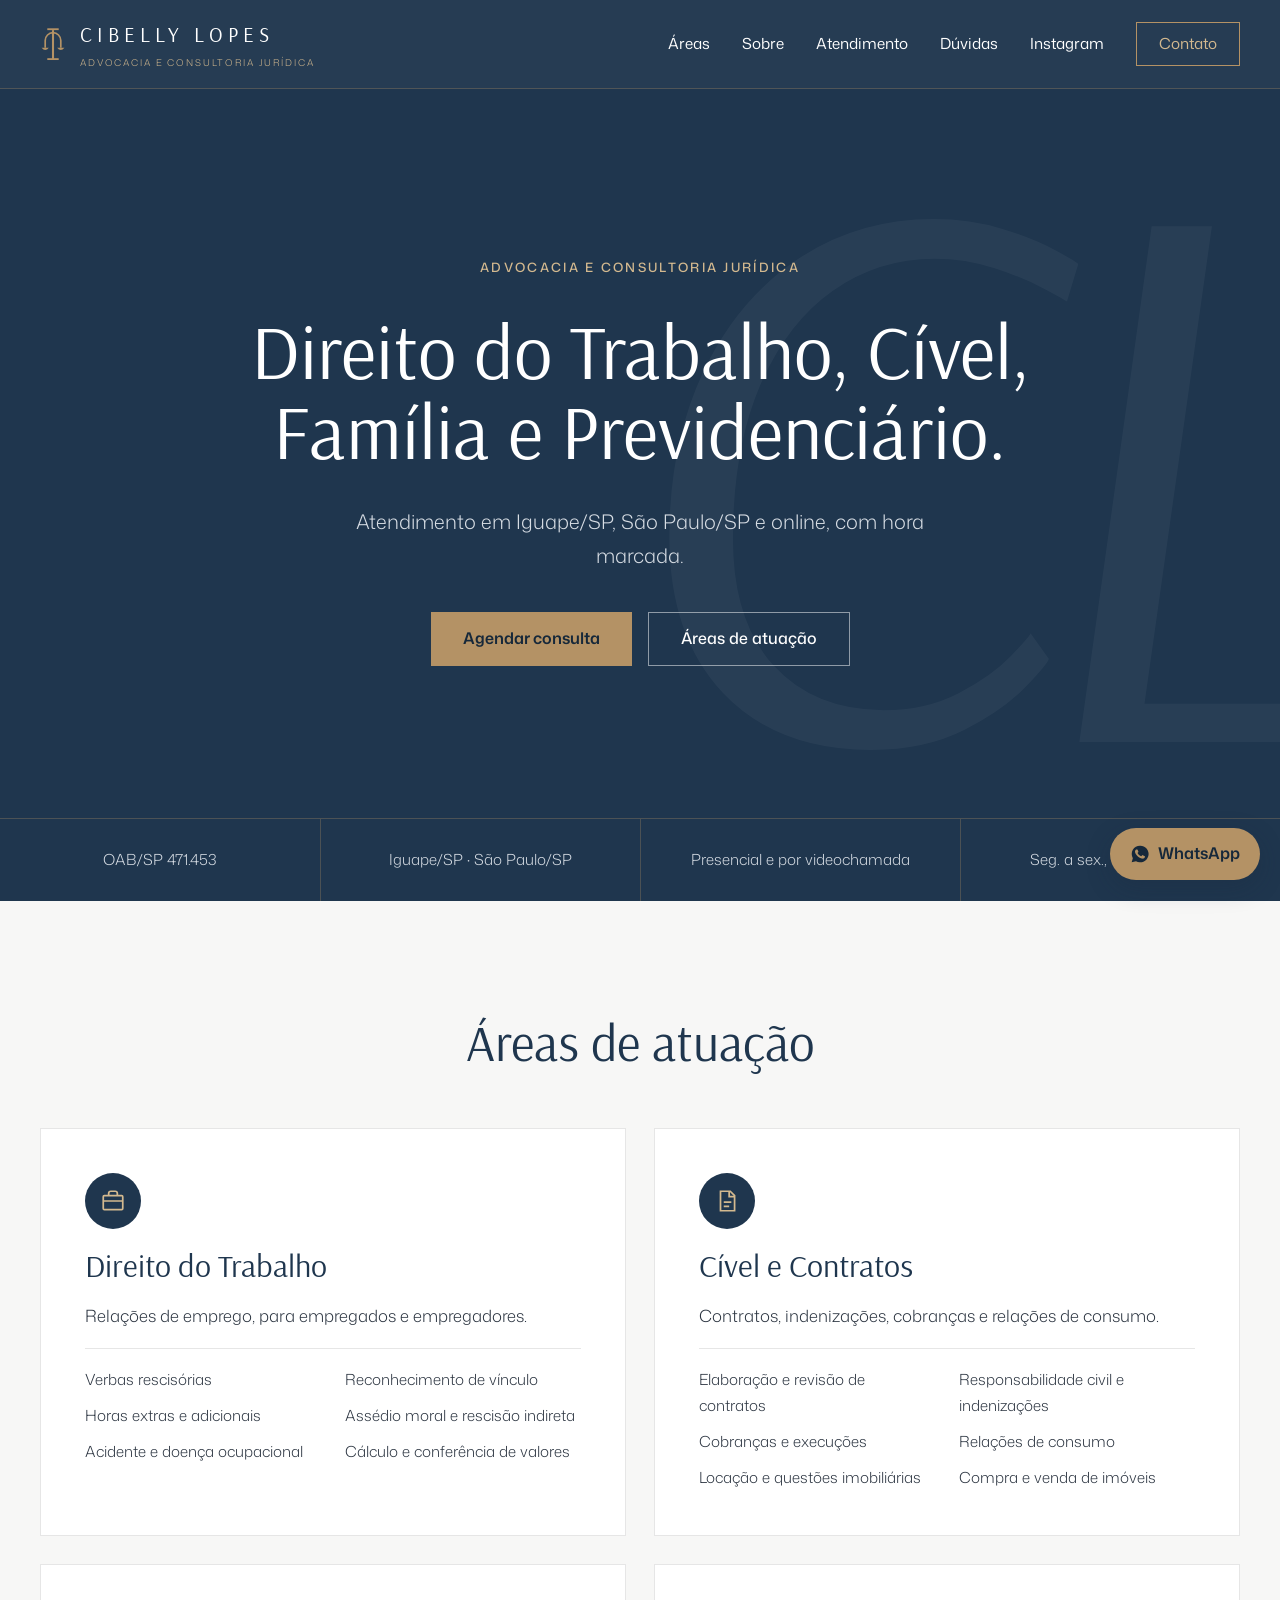
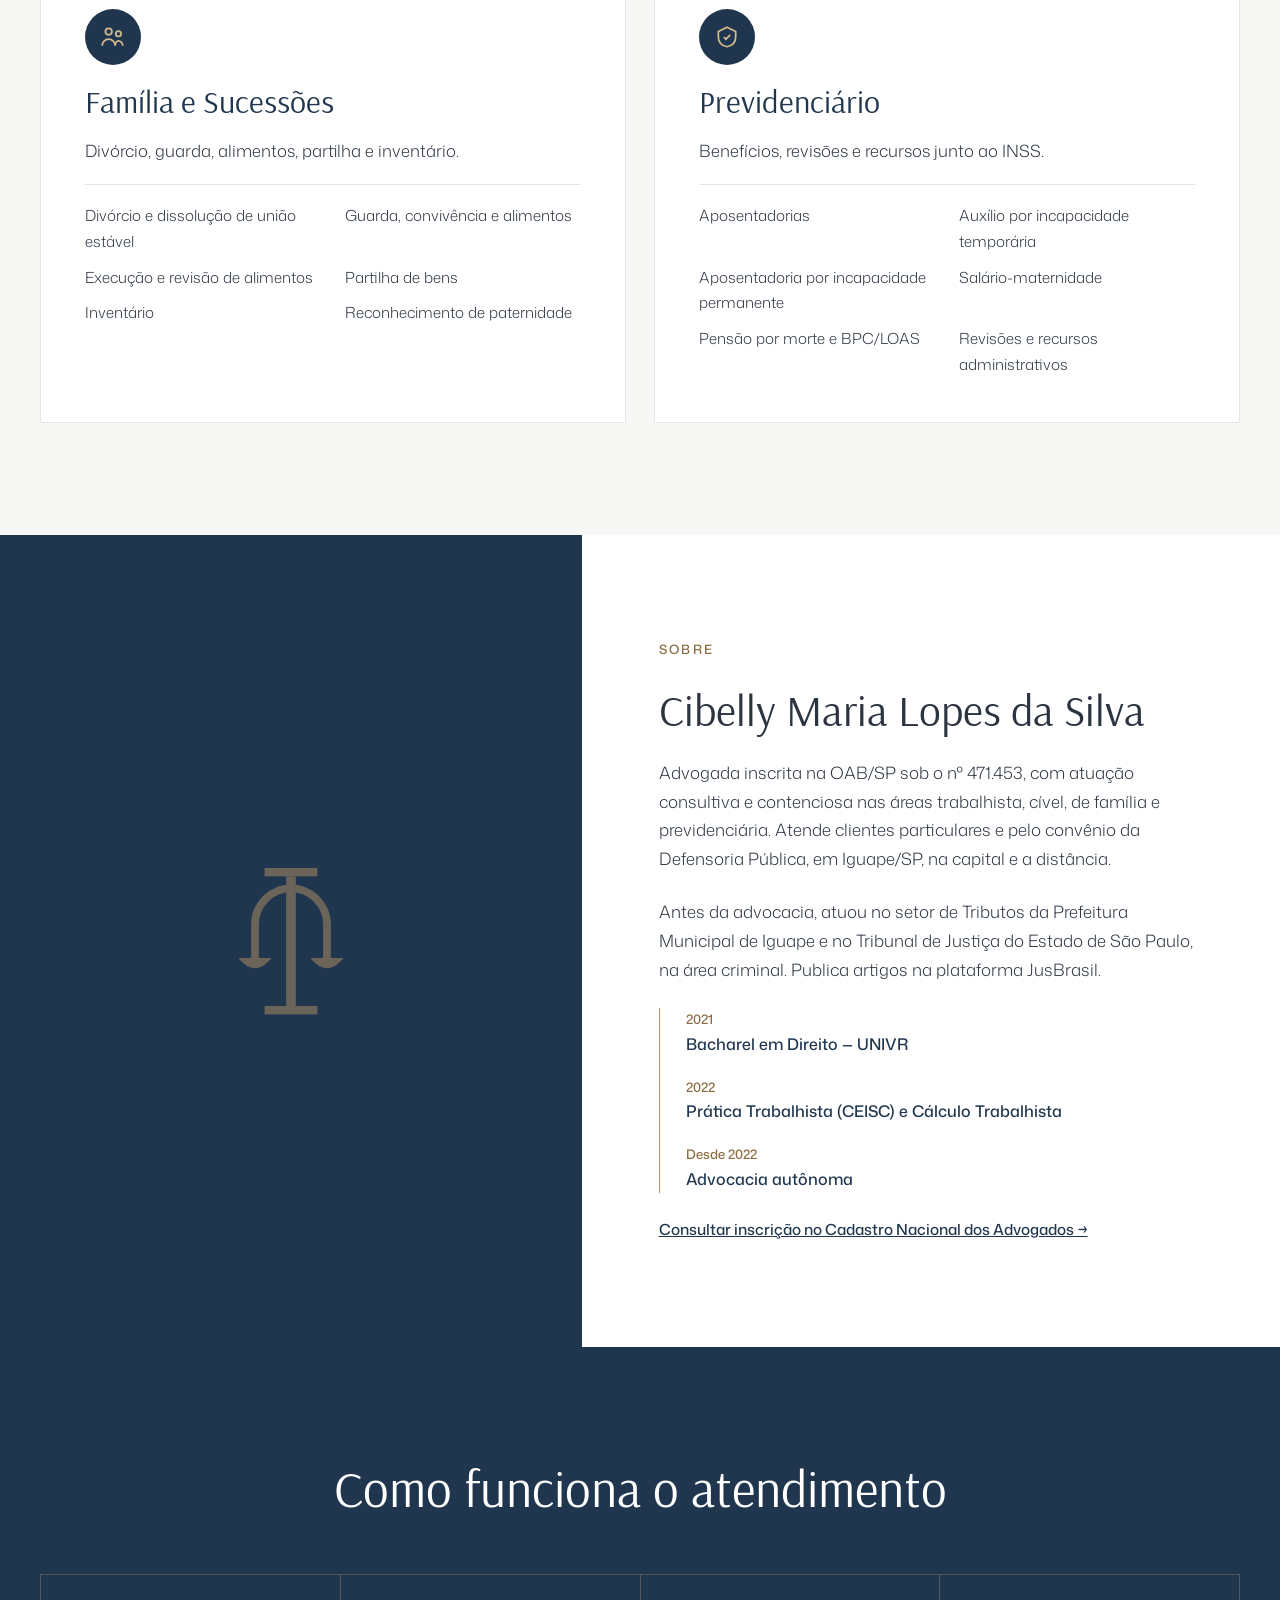
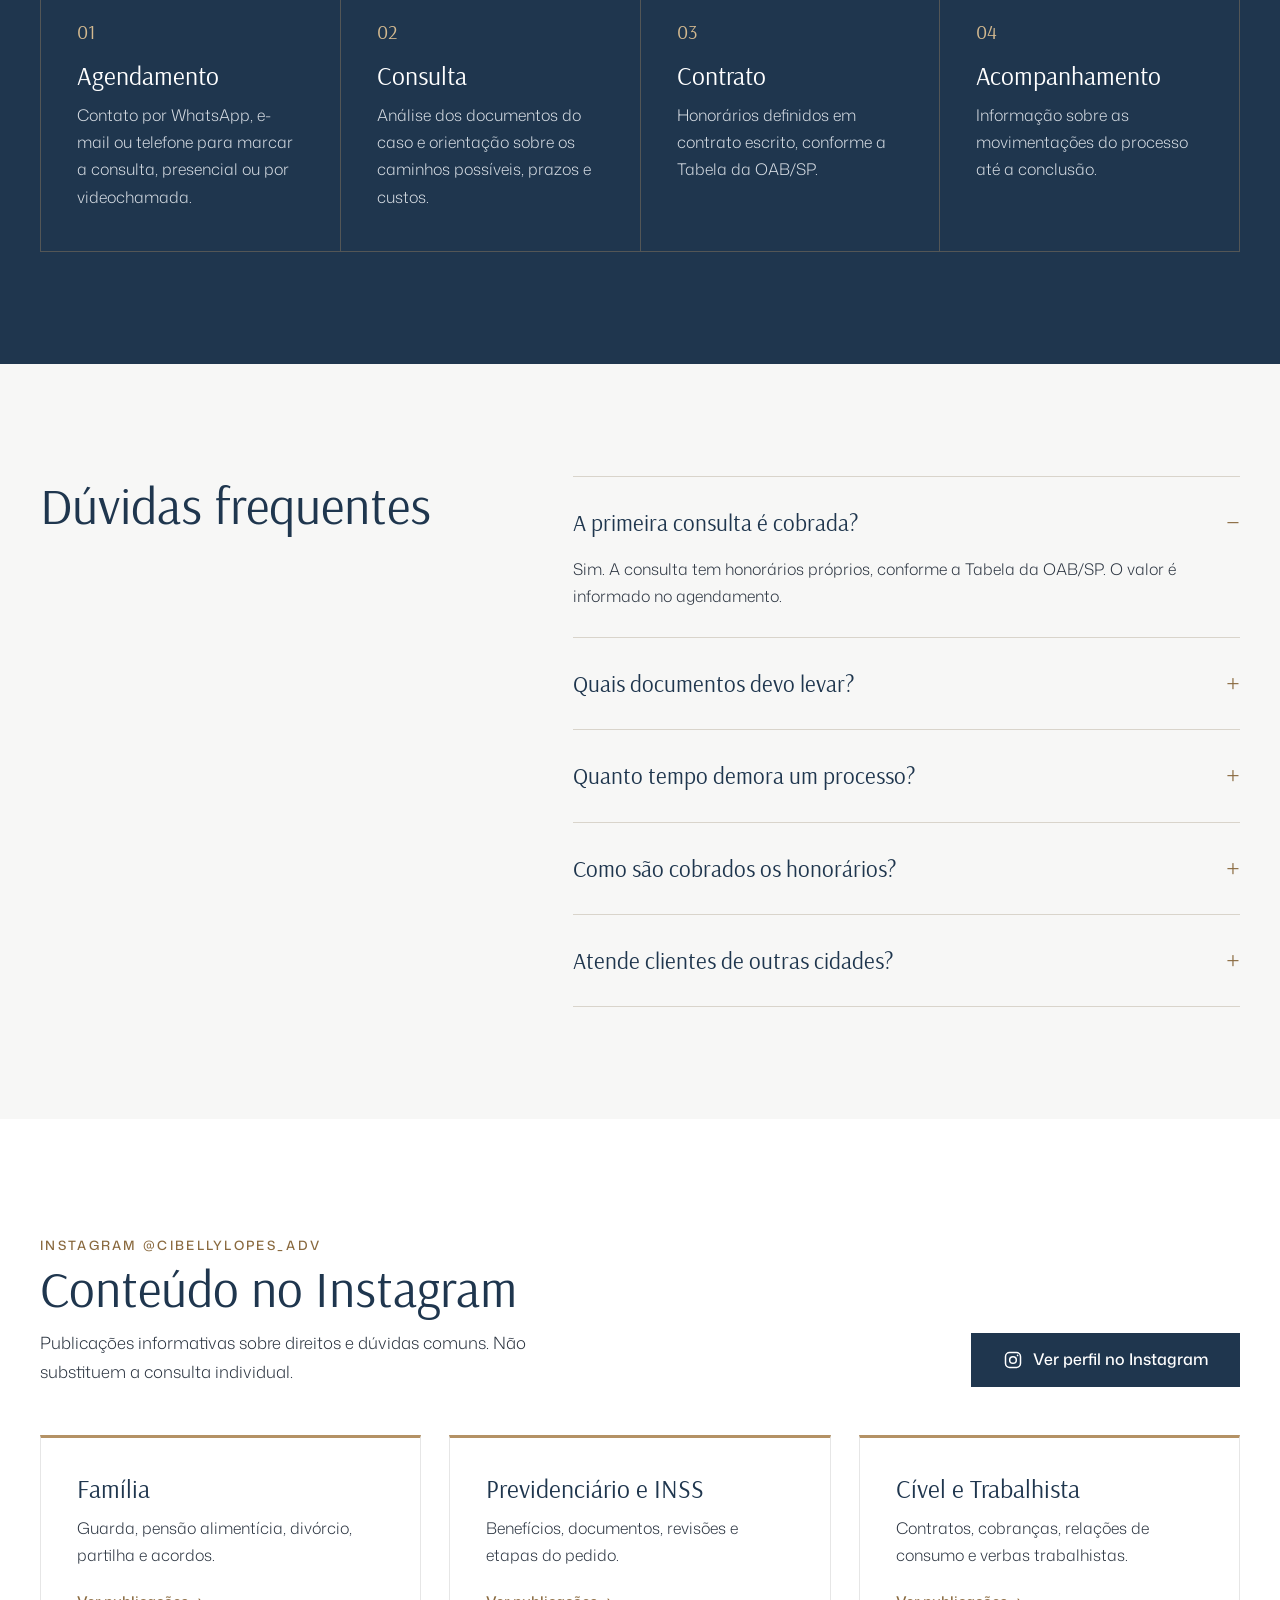
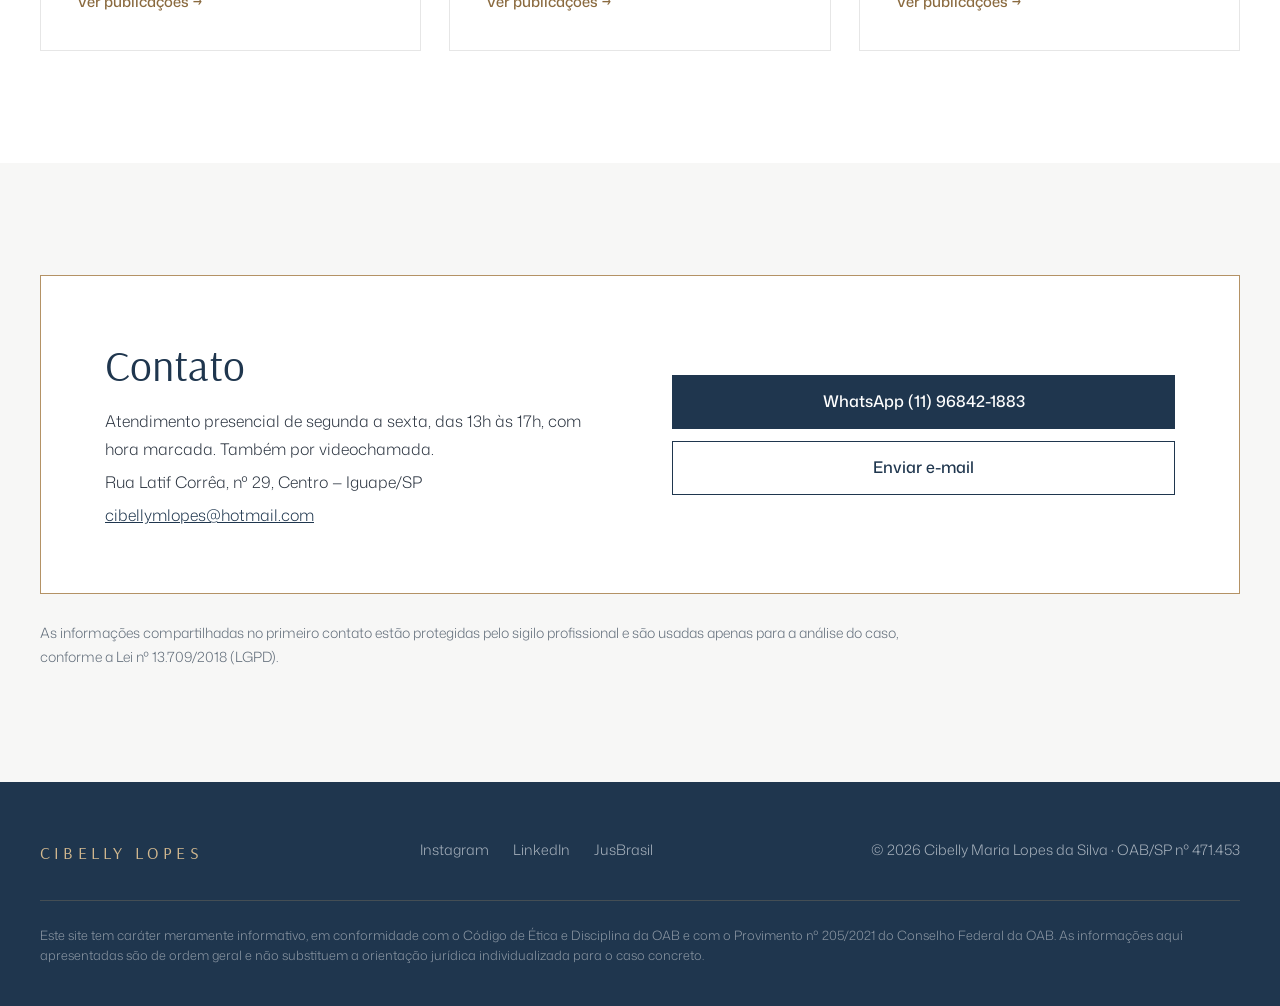
==== commit 8d3b0201: "Restaura a seção do Instagram na página principal Seção "Conteúdo no Instagram" entre Dúvidas e Cont" ====
--- a/index.html
+++ b/index.html
@@ -155,7 +155,19 @@
   .faq details[open] summary::after{content:'−'}
   .faq p{margin-top:14px;font-size:1rem}
 
-  .contato{padding:0 0 112px}
+  .insta{background:#fff}
+  .insta-topo{display:flex;flex-wrap:wrap;justify-content:space-between;align-items:flex-end;gap:24px 64px}
+  .insta-topo p{max-width:520px;font-size:1.05rem;margin-top:12px}
+  .insta-grid{margin-top:48px;display:grid;grid-template-columns:repeat(3,minmax(0,1fr));gap:28px}
+  .insta-card{border:1px solid var(--cinza);border-top:3px solid var(--dourado);padding:36px;display:flex;flex-direction:column;gap:12px;text-decoration:none;transition:border-color .2s,box-shadow .2s}
+  .insta-card:hover{border-color:var(--dourado);box-shadow:0 12px 32px rgba(31,54,78,.08)}
+  .insta-card h3{font-size:1.6rem;color:var(--azul)}
+  .insta-card p{font-size:1rem}
+  .insta-card .ver{margin-top:auto;padding-top:8px;font-size:.92rem;font-weight:500;color:var(--dourado-texto)}
+  .btn-insta{gap:10px}
+  .btn-insta svg{width:20px;height:20px}
+
+  .contato{padding:112px 0}
   .contato-box{background:#fff;border:1px solid var(--dourado);padding:64px;display:grid;grid-template-columns:minmax(0,1fr) minmax(0,1fr);gap:64px;align-items:center}
   .contato-box h2{font-size:clamp(2rem,3.4vw,2.8rem);color:var(--azul)}
   .contato-box .dados{margin-top:18px;display:flex;flex-direction:column;gap:6px;font-size:1rem}
@@ -180,6 +192,7 @@
   @media (max-width:1024px){
     #nav ul{gap:22px}
     .etapas{grid-template-columns:repeat(2,minmax(0,1fr))}
+    .insta-grid{grid-template-columns:1fr}
     .duvidas{grid-template-columns:1fr;gap:40px}
   }
   @media (max-width:860px){
@@ -230,6 +243,7 @@
           <li><a href="#sobre">Sobre</a></li>
           <li><a href="#atendimento">Atendimento</a></li>
           <li><a href="#duvidas">Dúvidas</a></li>
+          <li><a href="#instagram">Instagram</a></li>
           <li><a class="nav-cta" href="#contato">Contato</a></li>
         </ul>
       </nav>
@@ -366,6 +380,36 @@
   </div>
 </section>
 
+<section class="sec insta" id="instagram">
+  <div class="wrap">
+    <div class="insta-topo">
+      <div>
+        <span class="eyebrow">Instagram @cibellylopes_adv</span>
+        <h2>Conteúdo no Instagram</h2>
+        <p>Publicações informativas sobre direitos e dúvidas comuns. Não substituem a consulta individual.</p>
+      </div>
+      <a class="btn btn-azul btn-insta" href="https://www.instagram.com/cibellylopes_adv/" target="_blank" rel="noopener"><svg viewBox="0 0 24 24" fill="none" stroke="currentColor" stroke-width="1.8" aria-hidden="true"><rect x="3" y="3" width="18" height="18" rx="5"/><circle cx="12" cy="12" r="4"/><circle cx="17.5" cy="6.5" r="1" fill="currentColor" stroke="none"/></svg>Ver perfil no Instagram</a>
+    </div>
+    <div class="insta-grid">
+      <a class="insta-card" href="https://www.instagram.com/cibellylopes_adv/" target="_blank" rel="noopener">
+        <h3>Família</h3>
+        <p>Guarda, pensão alimentícia, divórcio, partilha e acordos.</p>
+        <span class="ver">Ver publicações →</span>
+      </a>
+      <a class="insta-card" href="https://www.instagram.com/cibellylopes_adv/" target="_blank" rel="noopener">
+        <h3>Previdenciário e INSS</h3>
+        <p>Benefícios, documentos, revisões e etapas do pedido.</p>
+        <span class="ver">Ver publicações →</span>
+      </a>
+      <a class="insta-card" href="https://www.instagram.com/cibellylopes_adv/" target="_blank" rel="noopener">
+        <h3>Cível e Trabalhista</h3>
+        <p>Contratos, cobranças, relações de consumo e verbas trabalhistas.</p>
+        <span class="ver">Ver publicações →</span>
+      </a>
+    </div>
+  </div>
+</section>
+
 <section class="contato" id="contato">
   <div class="wrap">
     <div class="contato-box">
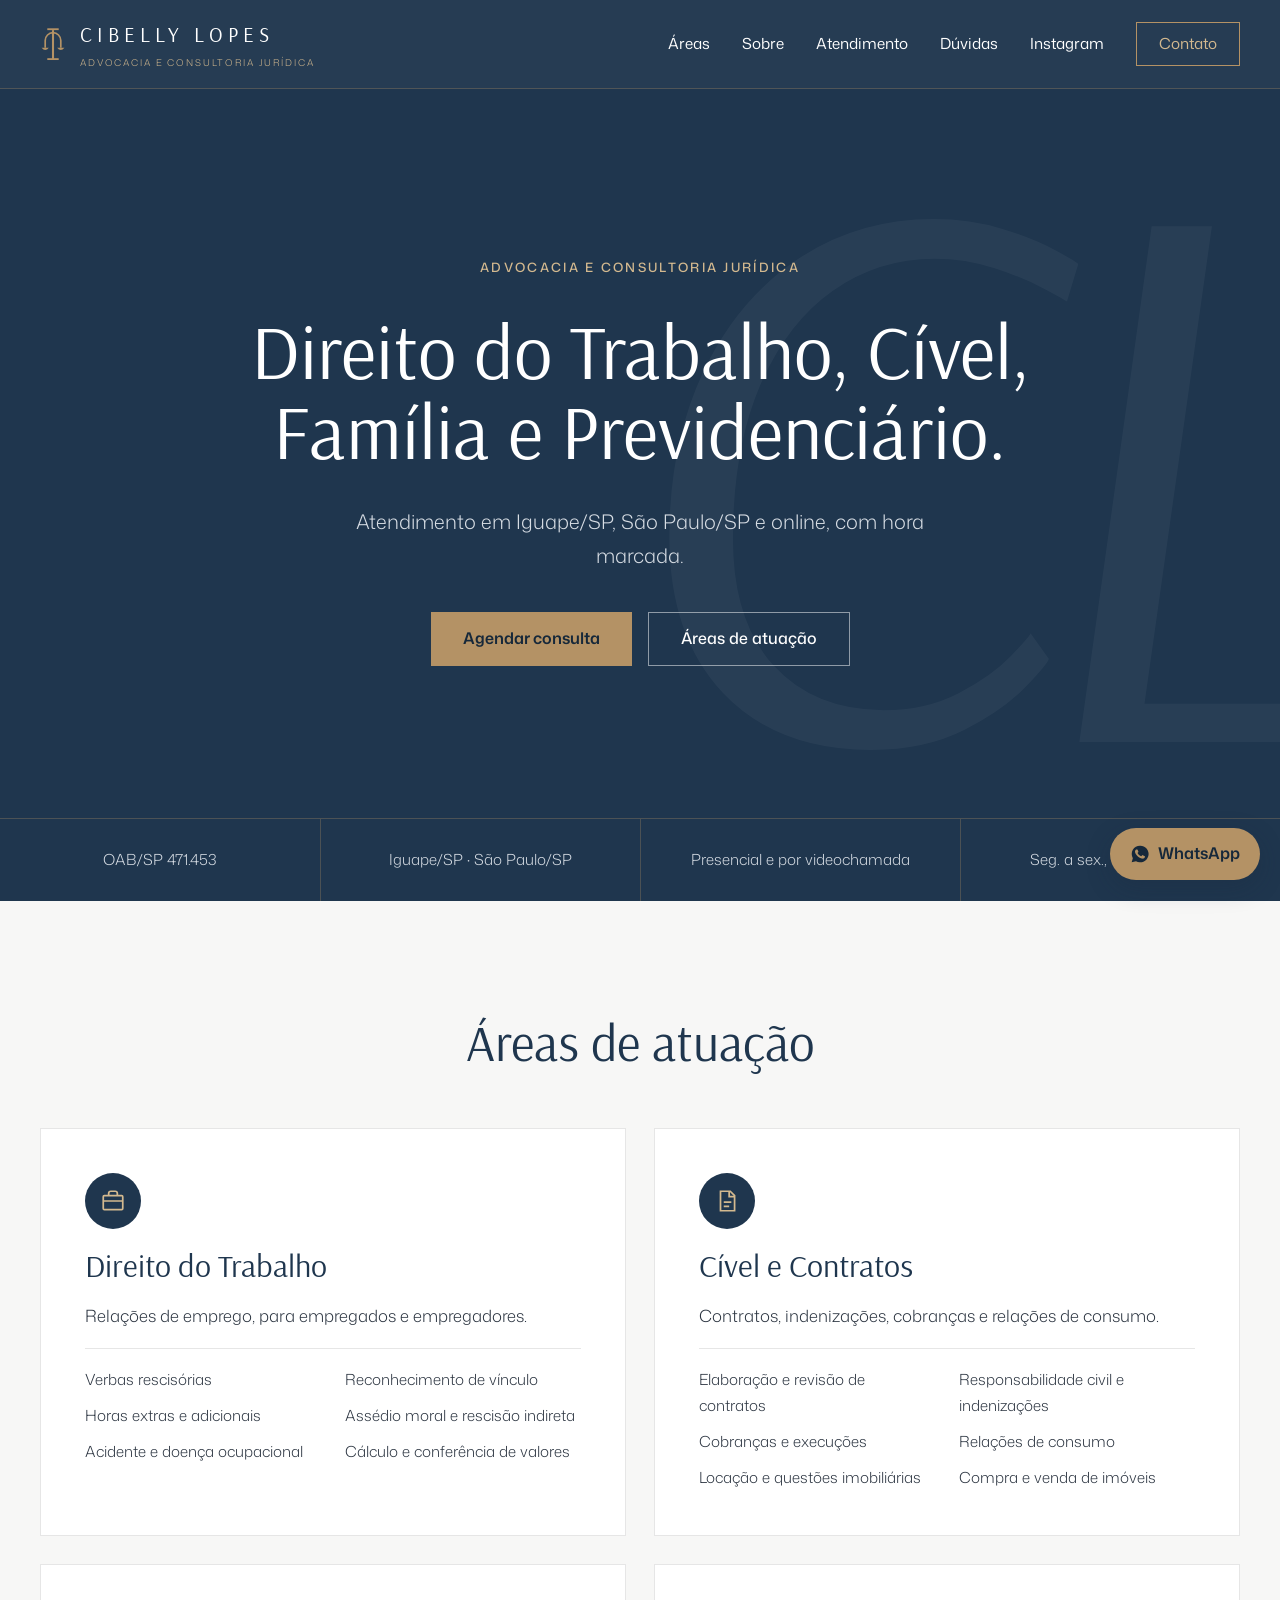
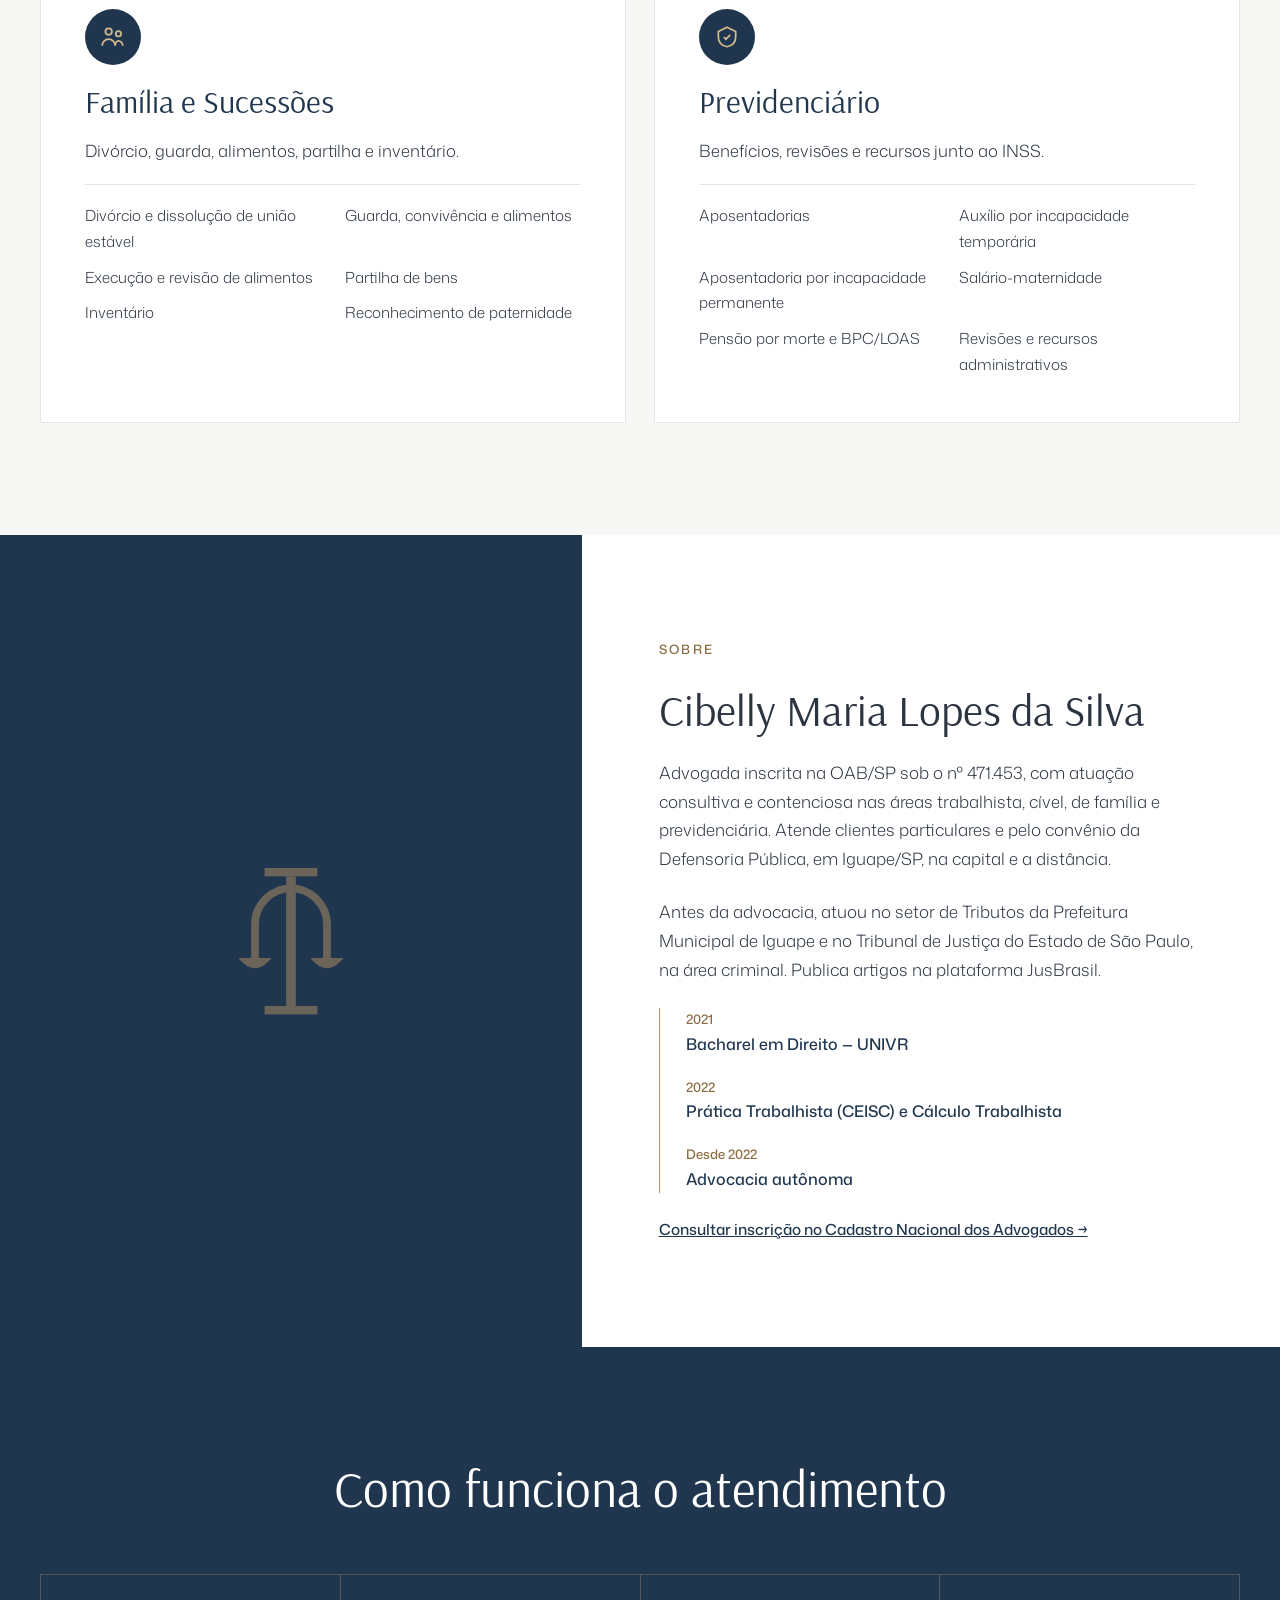
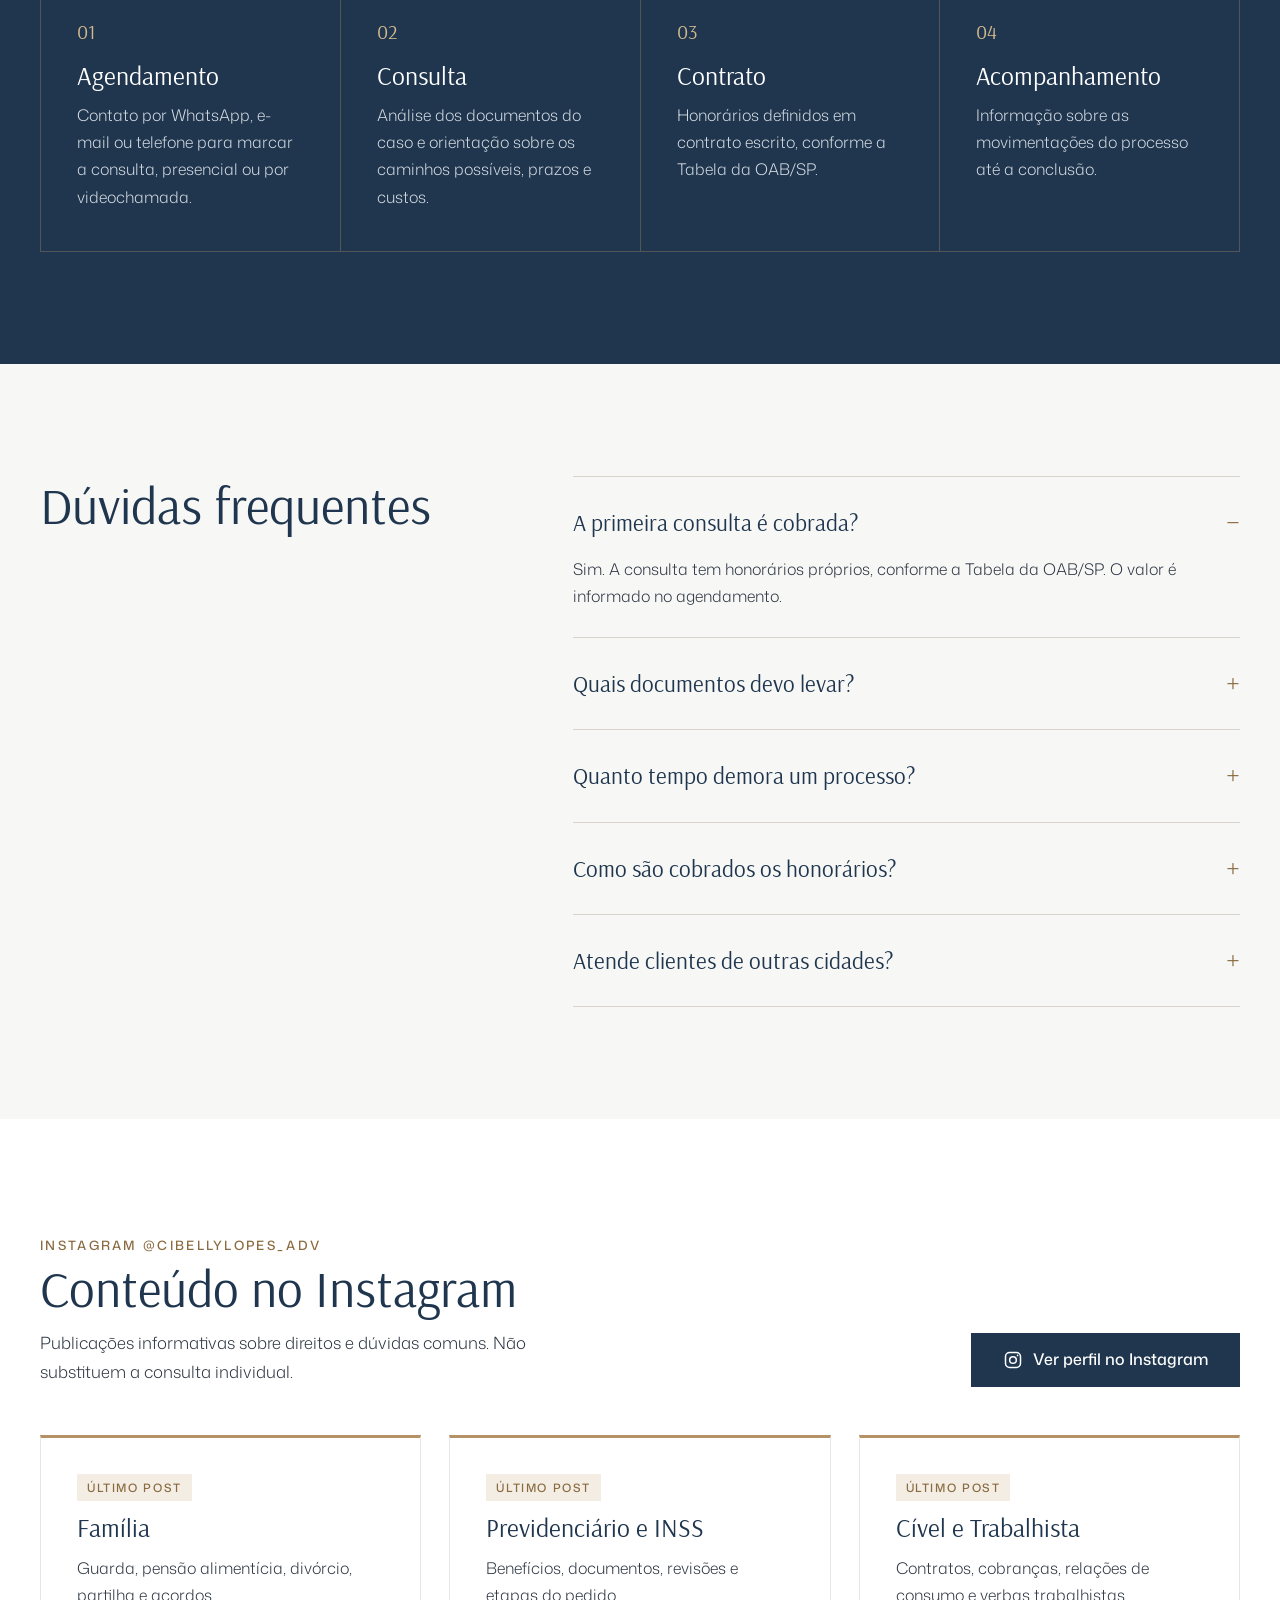
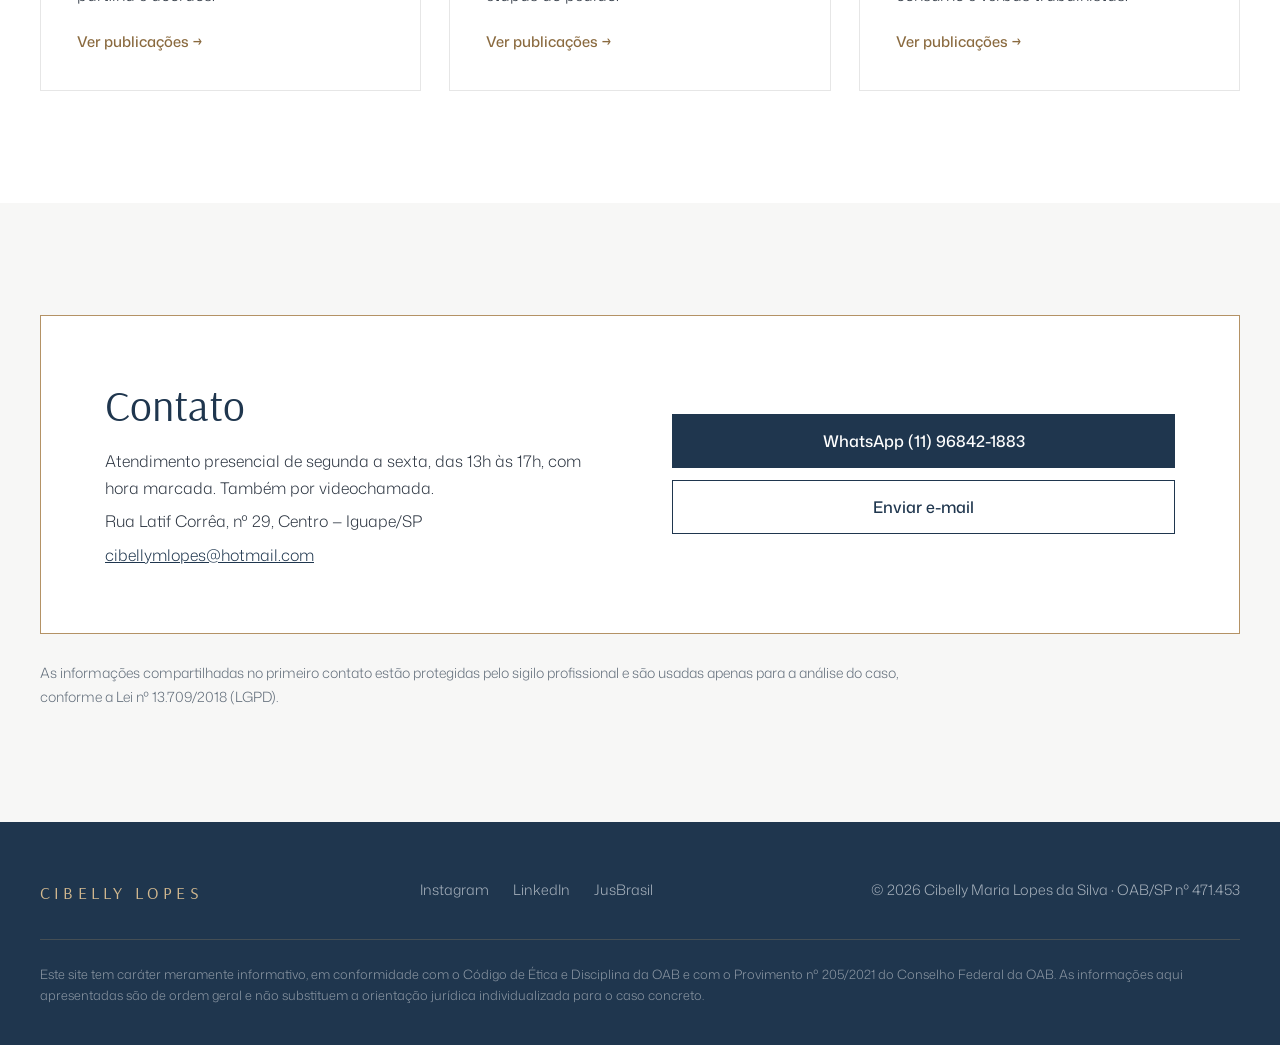
==== commit e2f75e45: "Volta o selo "Último post" nos cartões do Instagram Co-Authored-By: Claude Opus 5.5 <noreply@anthrop" ====
--- a/index.html
+++ b/index.html
@@ -69,6 +69,7 @@
   h1,h2,h3{font-family:'Arsenal',Georgia,serif;font-weight:400;line-height:1.15}
   a{color:inherit}
   img{max-width:100%;display:block}
+  [hidden]{display:none!important}
   ul,ol{list-style:none}
   .wrap{max-width:var(--max);margin:0 auto;padding:0 24px}
   section{scroll-margin-top:88px}
@@ -161,12 +162,20 @@
   .insta-grid{margin-top:48px;display:grid;grid-template-columns:repeat(3,minmax(0,1fr));gap:28px}
   .insta-card{border:1px solid var(--cinza);border-top:3px solid var(--dourado);padding:36px;display:flex;flex-direction:column;gap:12px;text-decoration:none;transition:border-color .2s,box-shadow .2s}
   .insta-card:hover{border-color:var(--dourado);box-shadow:0 12px 32px rgba(31,54,78,.08)}
+  .insta-card .selo{align-self:flex-start;font-size:.72rem;letter-spacing:.14em;text-transform:uppercase;font-weight:500;color:var(--dourado-texto);background:#f3ede4;padding:4px 10px}
   .insta-card h3{font-size:1.6rem;color:var(--azul)}
   .insta-card p{font-size:1rem}
   .insta-card .ver{margin-top:auto;padding-top:8px;font-size:.92rem;font-weight:500;color:var(--dourado-texto)}
   .btn-insta{gap:10px}
   .btn-insta svg{width:20px;height:20px}
 
+  .ig-embed{background:#fff;border:0;border-radius:3px;margin:1px;max-width:540px;min-width:300px;width:calc(100% - 2px);box-shadow:0 0 1px 0 rgba(0,0,0,.5),0 1px 10px 0 rgba(0,0,0,.15)}
+  .ig-embed a{display:block;padding:24px;text-align:center;font-size:.95rem;color:var(--azul)}
+  .sobre .foto.com-video{align-items:center;padding:56px 32px}
+  .sobre .foto.com-video > svg{display:none}
+  .sobre .foto.com-video .ig-embed{position:relative;z-index:1;margin:0 auto}
+  .videos-grid{margin-top:48px;display:grid;grid-template-columns:repeat(3,minmax(0,1fr));gap:28px;align-items:start}
+  .videos-grid .ig-embed{margin:0 auto}
   .contato{padding:112px 0}
   .contato-box{background:#fff;border:1px solid var(--dourado);padding:64px;display:grid;grid-template-columns:minmax(0,1fr) minmax(0,1fr);gap:64px;align-items:center}
   .contato-box h2{font-size:clamp(2rem,3.4vw,2.8rem);color:var(--azul)}
@@ -193,6 +202,7 @@
     #nav ul{gap:22px}
     .etapas{grid-template-columns:repeat(2,minmax(0,1fr))}
     .insta-grid{grid-template-columns:1fr}
+    .videos-grid{grid-template-columns:1fr;justify-items:center}
     .duvidas{grid-template-columns:1fr;gap:40px}
   }
   @media (max-width:860px){
@@ -336,7 +346,7 @@
 </section>
 
 <section class="sobre" id="sobre">
-  <div class="foto">
+  <div class="foto" id="foto-sobre">
     <svg viewBox="0 0 100 132" aria-hidden="true"><g fill="#b49265"><rect x="28" y="5" width="44" height="7"/><rect x="46" y="12" width="8" height="112"/><rect x="28" y="120" width="44" height="7"/><path d="M20 80 V52 A30 30 0 0 1 80 52 V80" fill="none" stroke="#b49265" stroke-width="6.5"/><path d="M6 80 H34 Q20 97 6 80 Z"/><path d="M66 80 H94 Q80 97 66 80 Z"/></g></svg>
     <!-- Foto: adicione o arquivo foto-cibelly.jpg na raiz do site. Enquanto ele não existir, aparece o símbolo da marca. -->
     <img src="foto-cibelly.jpg" alt="Cibelly Maria Lopes da Silva, advogada" loading="lazy" onerror="this.remove()">
@@ -390,18 +400,22 @@
       </div>
       <a class="btn btn-azul btn-insta" href="https://www.instagram.com/cibellylopes_adv/" target="_blank" rel="noopener"><svg viewBox="0 0 24 24" fill="none" stroke="currentColor" stroke-width="1.8" aria-hidden="true"><rect x="3" y="3" width="18" height="18" rx="5"/><circle cx="12" cy="12" r="4"/><circle cx="17.5" cy="6.5" r="1" fill="currentColor" stroke="none"/></svg>Ver perfil no Instagram</a>
     </div>
-    <div class="insta-grid">
+    <div class="videos-grid" id="videos-instagram" hidden></div>
+    <div class="insta-grid" id="temas-instagram">
       <a class="insta-card" href="https://www.instagram.com/cibellylopes_adv/" target="_blank" rel="noopener">
+        <span class="selo">Último post</span>
         <h3>Família</h3>
         <p>Guarda, pensão alimentícia, divórcio, partilha e acordos.</p>
         <span class="ver">Ver publicações →</span>
       </a>
       <a class="insta-card" href="https://www.instagram.com/cibellylopes_adv/" target="_blank" rel="noopener">
+        <span class="selo">Último post</span>
         <h3>Previdenciário e INSS</h3>
         <p>Benefícios, documentos, revisões e etapas do pedido.</p>
         <span class="ver">Ver publicações →</span>
       </a>
       <a class="insta-card" href="https://www.instagram.com/cibellylopes_adv/" target="_blank" rel="noopener">
+        <span class="selo">Último post</span>
         <h3>Cível e Trabalhista</h3>
         <p>Contratos, cobranças, relações de consumo e verbas trabalhistas.</p>
         <span class="ver">Ver publicações →</span>
@@ -453,6 +467,51 @@
 </a>
 
 <script>
+  /* ===== Vídeos do Instagram =====
+     Cole os links dos Reels ou posts (ex.: https://www.instagram.com/reel/ABC123/).
+     - VIDEO_APRESENTACAO: aparece na seção "Sobre", no lugar da foto.
+     - VIDEOS_INSTAGRAM: até 3 vídeos na seção "Instagram", no lugar dos cartões de tema.
+     Enquanto estiverem vazios, o site mostra o símbolo da marca e os cartões de tema. */
+  var VIDEO_APRESENTACAO = '';
+  var VIDEOS_INSTAGRAM = [];
+
+  (function(){
+    function embed(url){
+      var q = document.createElement('blockquote');
+      q.className = 'instagram-media ig-embed';
+      q.setAttribute('data-instgrm-permalink', url);
+      q.setAttribute('data-instgrm-version', '14');
+      var a = document.createElement('a');
+      a.href = url; a.target = '_blank'; a.rel = 'noopener';
+      a.textContent = 'Ver este vídeo no Instagram';
+      q.appendChild(a);
+      return q;
+    }
+    var valido = function(u){ return /^https:\/\/(www\.)?instagram\.com\/(reel|p|tv)\/[\w-]+\/?/.test(u); };
+    var usou = false;
+    if (valido(VIDEO_APRESENTACAO)) {
+      var foto = document.getElementById('foto-sobre');
+      var img = foto.querySelector('img'); if (img) img.remove();
+      foto.classList.add('com-video');
+      foto.appendChild(embed(VIDEO_APRESENTACAO));
+      usou = true;
+    }
+    var lista = VIDEOS_INSTAGRAM.filter(valido).slice(0, 3);
+    if (lista.length) {
+      var grid = document.getElementById('videos-instagram');
+      lista.forEach(function(u){ grid.appendChild(embed(u)); });
+      grid.hidden = false;
+      document.getElementById('temas-instagram').hidden = true;
+      usou = true;
+    }
+    if (usou) {
+      var s = document.createElement('script');
+      s.async = true; s.src = 'https://www.instagram.com/embed.js';
+      document.body.appendChild(s);
+    }
+  })();
+</script>
+<script>
   document.getElementById('ano').textContent = new Date().getFullYear();
   var nav = document.getElementById('nav');
   var btn = nav.querySelector('.menu-btn');
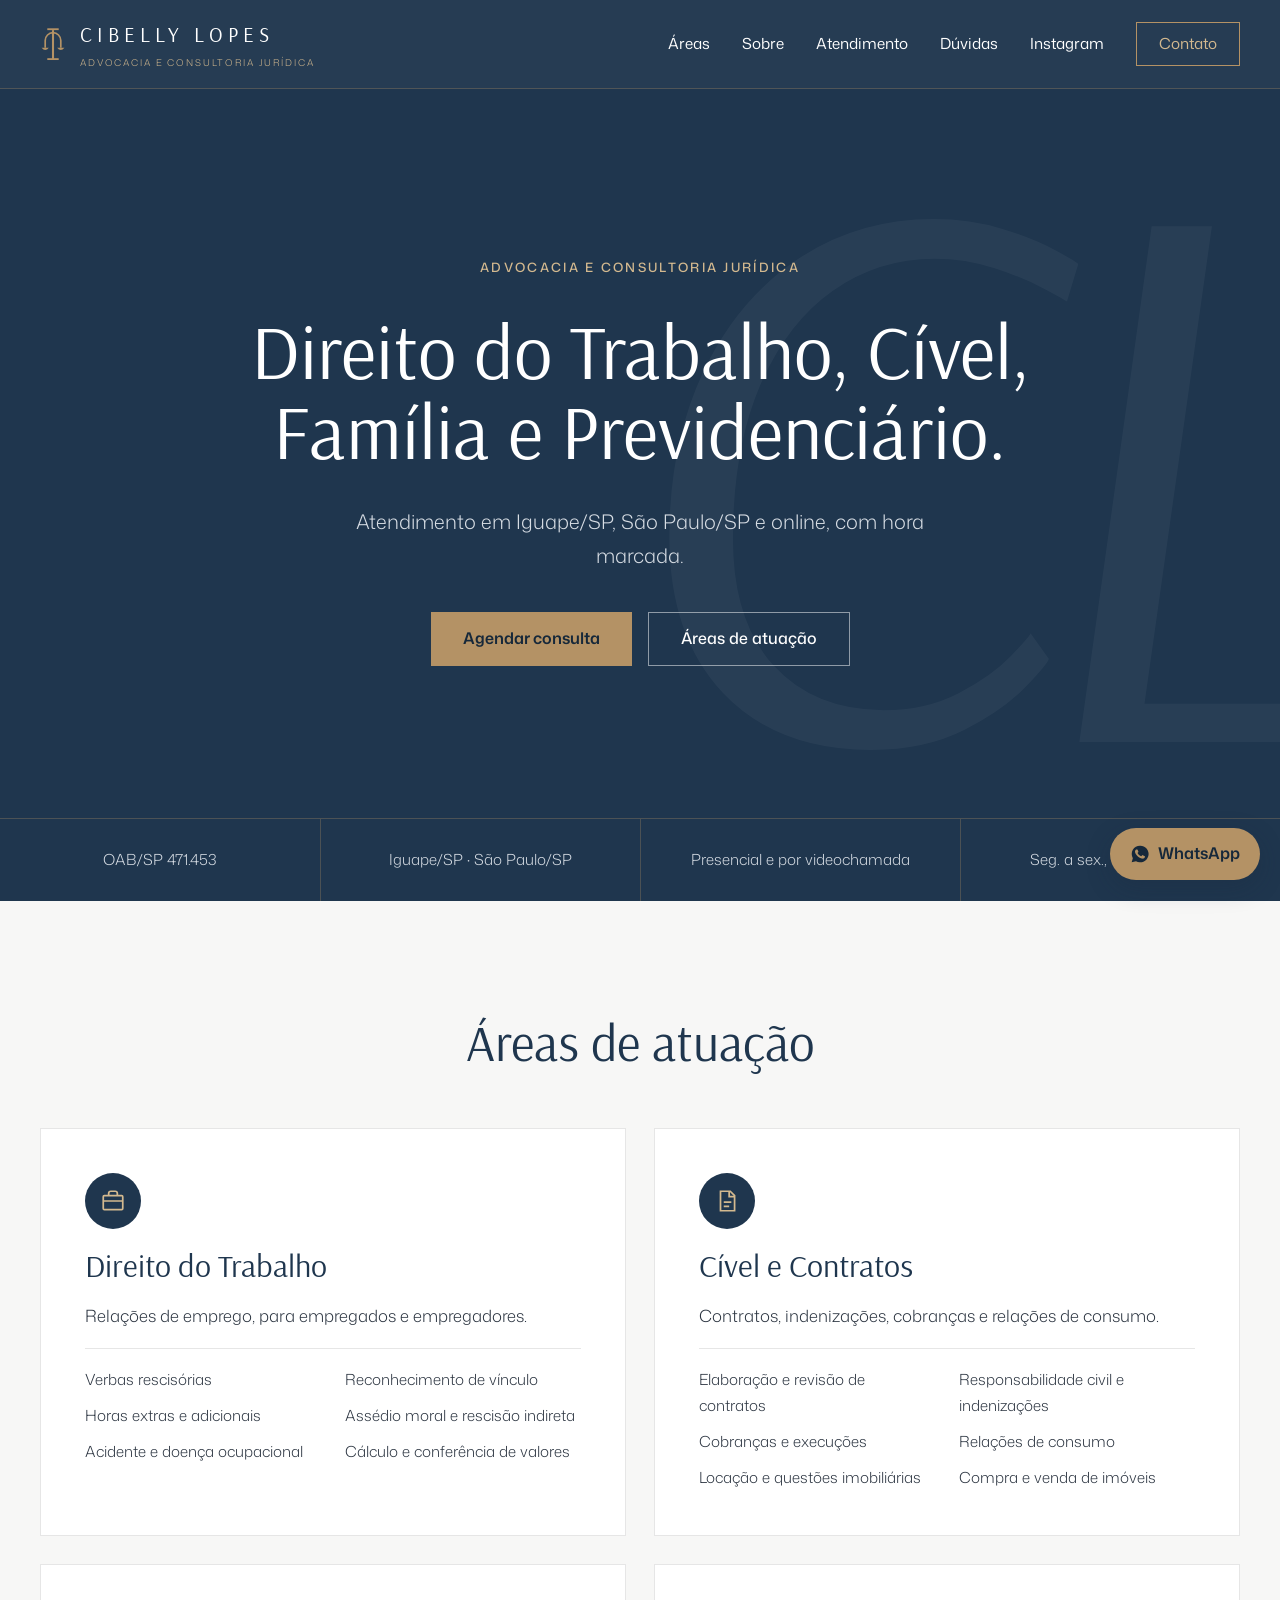
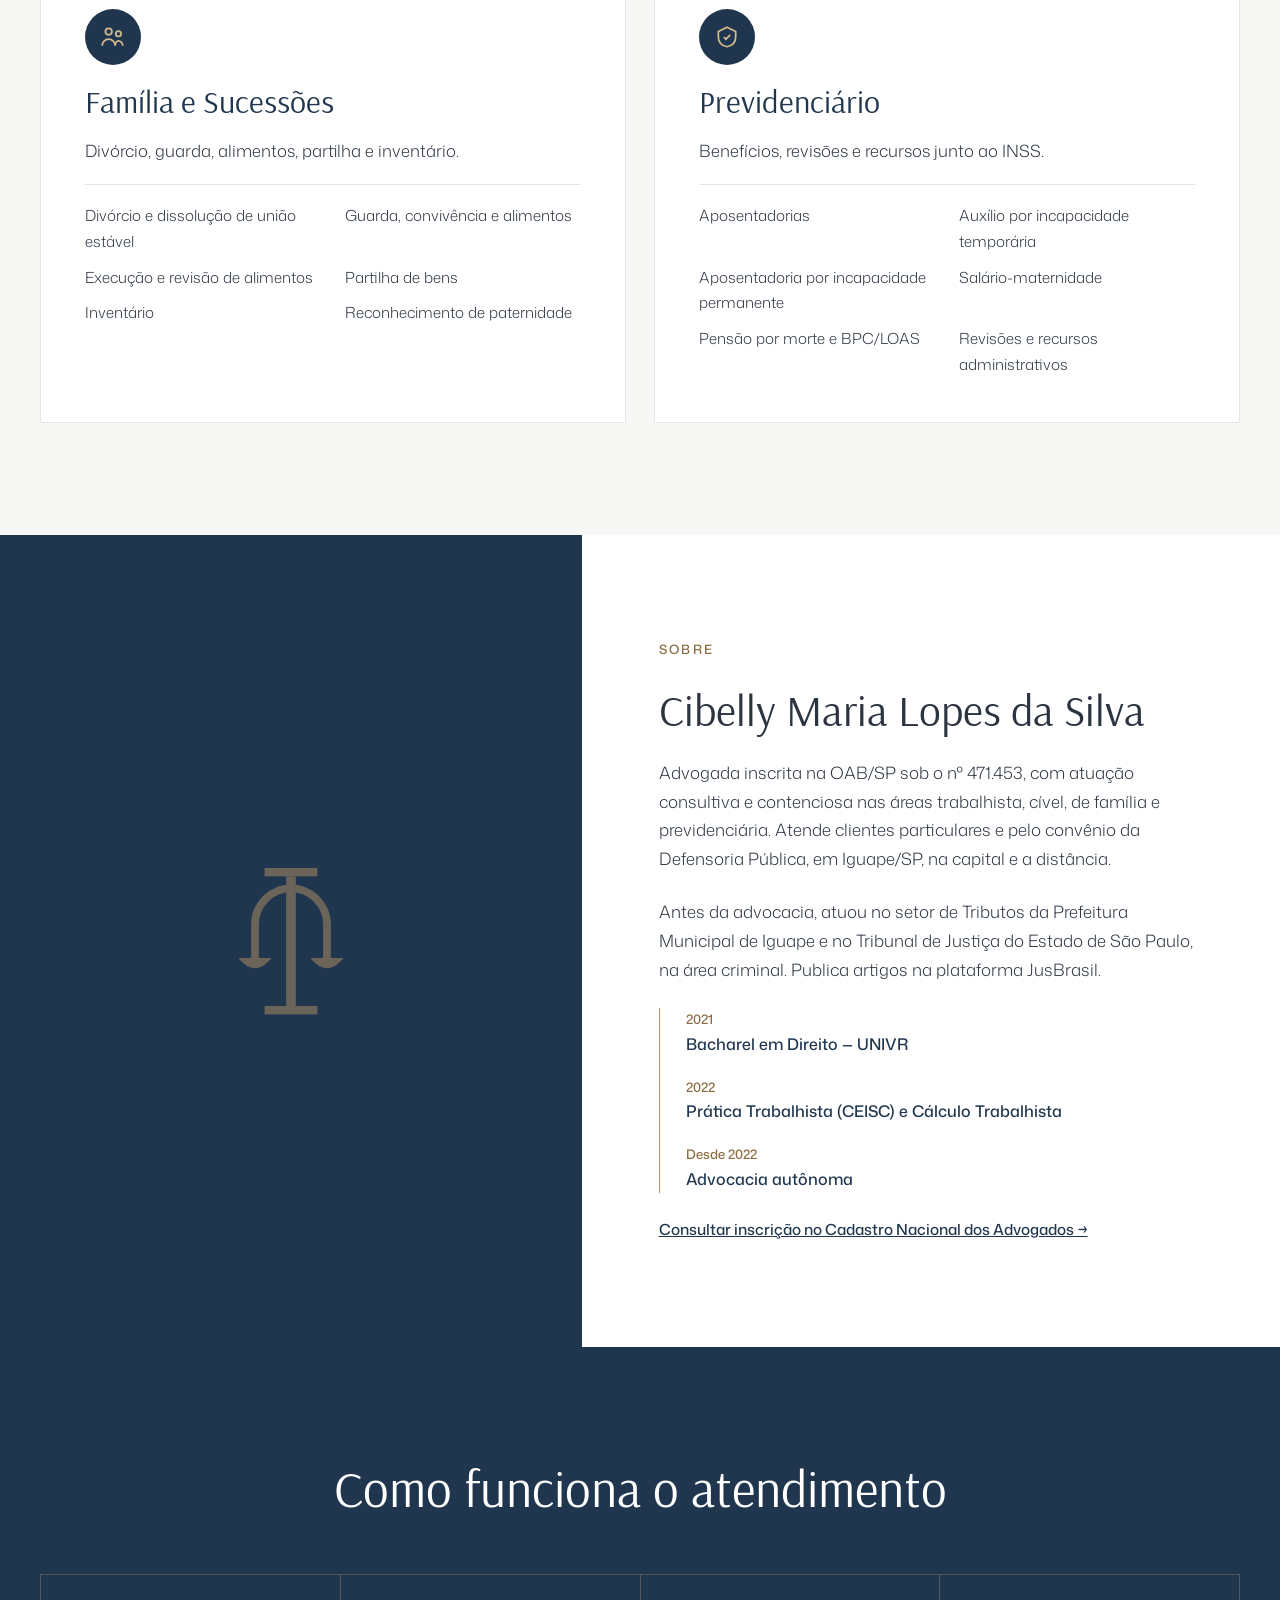
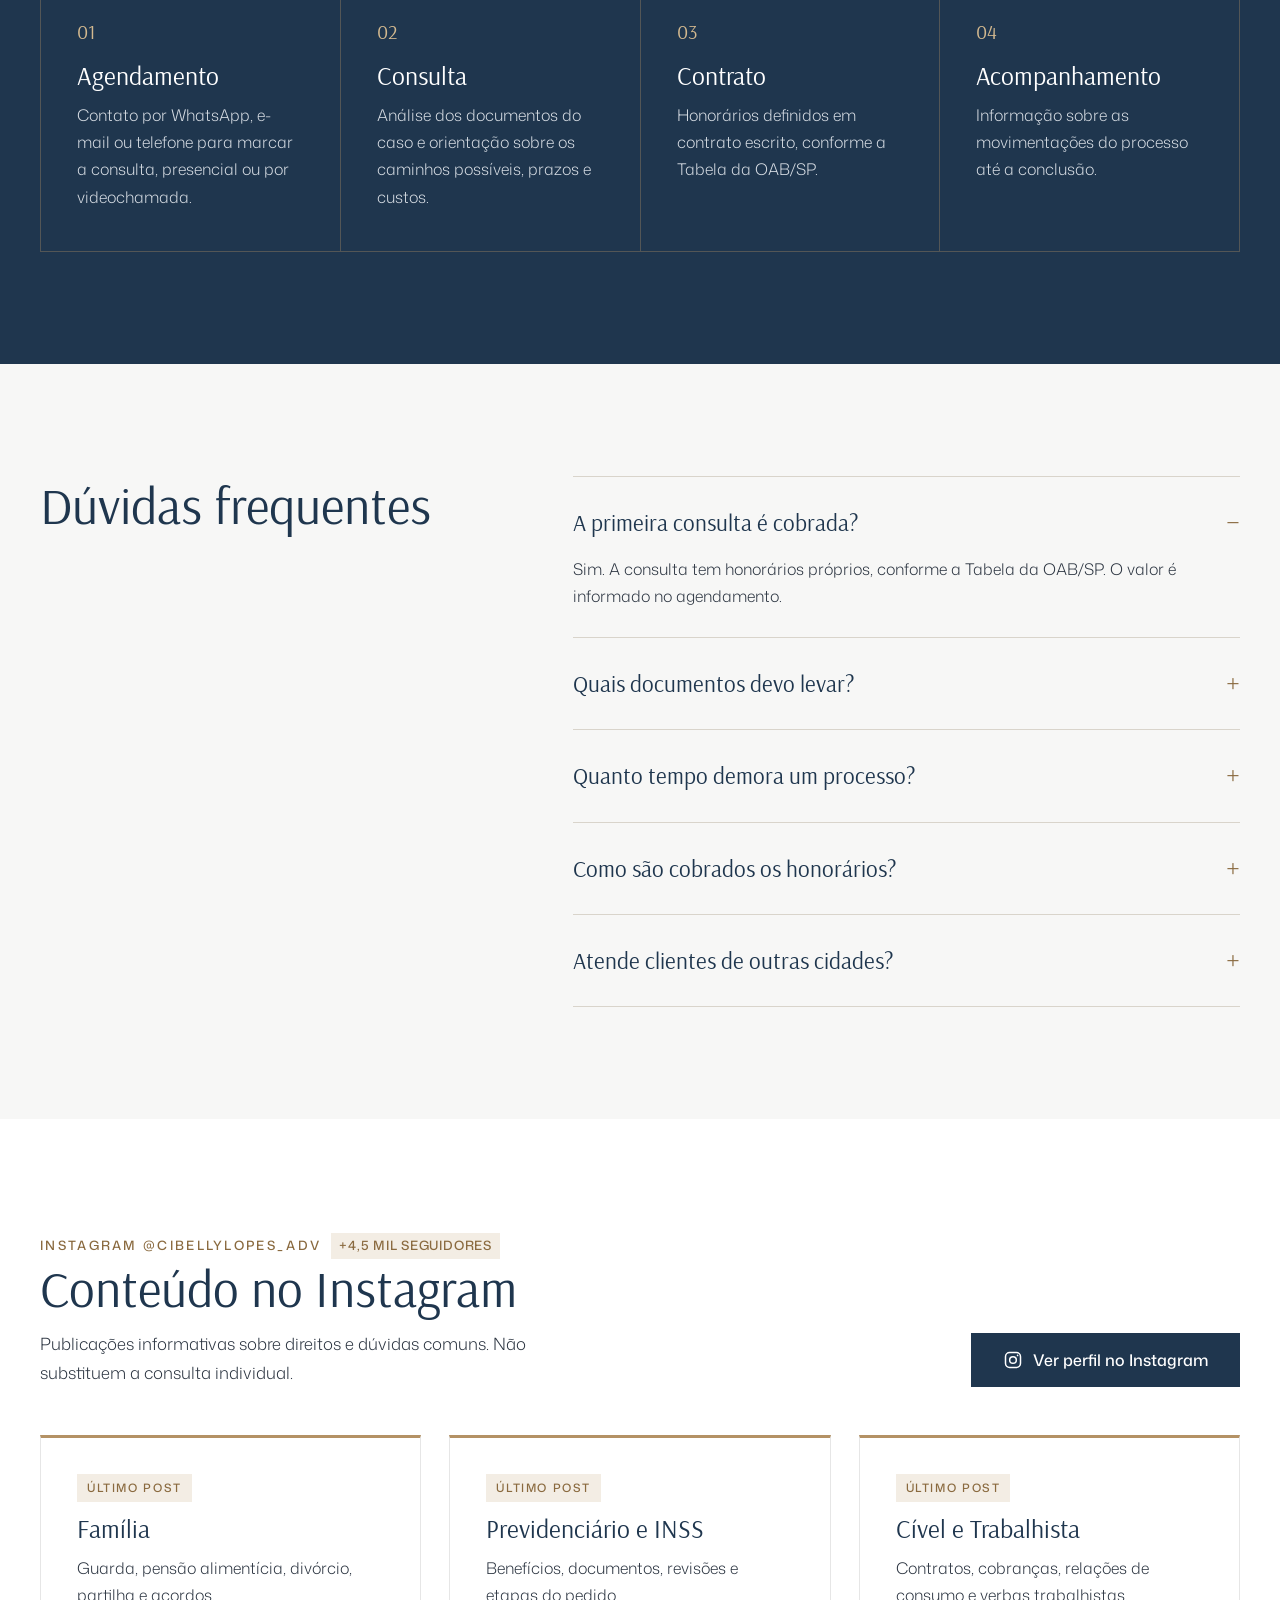
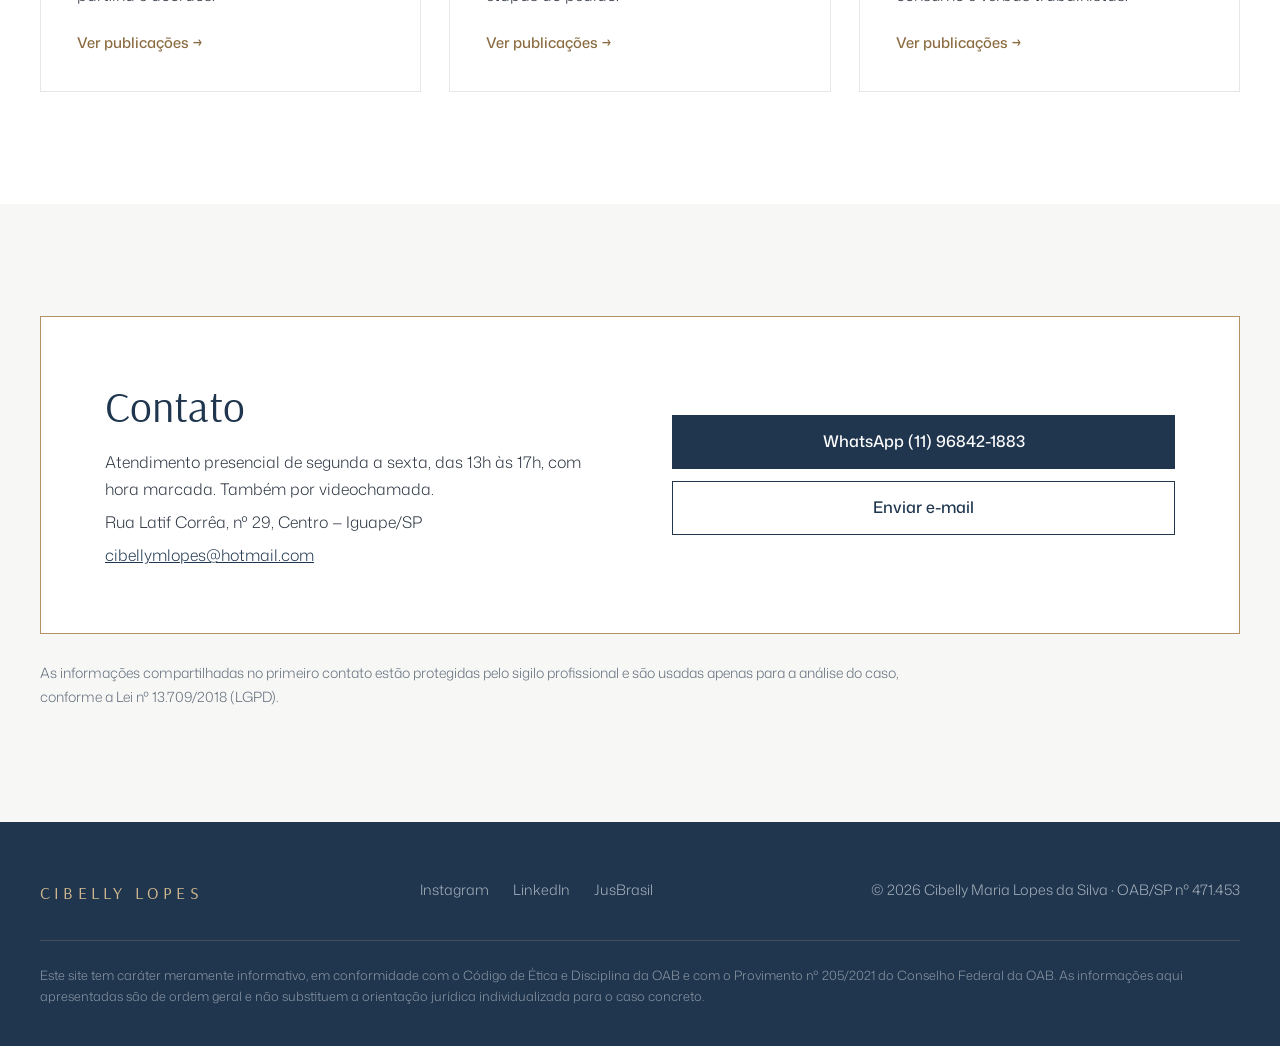
==== commit 0928ef2f: "Traz de volta o feed do Instagram (Behold.so) Mesmo widget do site anterior (repositório advCibellyL" ====
--- a/index.html
+++ b/index.html
@@ -37,6 +37,9 @@
 <link rel="preconnect" href="https://fonts.googleapis.com">
 <link rel="preconnect" href="https://fonts.gstatic.com" crossorigin>
 <link href="https://fonts.googleapis.com/css2?family=Arsenal:ital,wght@0,400;0,700;1,400;1,700&family=Mona+Sans:wght@200;300;400;500;600&display=swap" rel="stylesheet">
+<link rel="preconnect" href="https://w.behold.so">
+<link rel="preconnect" href="https://content.behold.so">
+<script src="https://w.behold.so/widget.js" type="module" onerror="document.documentElement.classList.add('sem-feed')"></script>
 <style>
   /* ===== Identidade visual da marca — Cibelly Lopes =====
      Azul      #1f364e    Dourado  #b49265
@@ -174,8 +177,12 @@
   .sobre .foto.com-video{align-items:center;padding:56px 32px}
   .sobre .foto.com-video > svg{display:none}
   .sobre .foto.com-video .ig-embed{position:relative;z-index:1;margin:0 auto}
-  .videos-grid{margin-top:48px;display:grid;grid-template-columns:repeat(3,minmax(0,1fr));gap:28px;align-items:start}
-  .videos-grid .ig-embed{margin:0 auto}
+  .seguidores{display:inline-block;margin-left:10px;padding:2px 8px;background:#f3ede4;color:var(--dourado-texto);letter-spacing:.06em}
+  .insta-feed{margin-top:48px;min-height:320px;border:1px solid var(--cinza);padding:8px;--behold-gap:8px;--behold-border-radius:0;--behold-row-height:220px}
+  .insta-feed behold-widget{display:block;width:100%}
+  .insta-grid{display:none}
+  .sem-feed .insta-feed{display:none}
+  .sem-feed .insta-grid{display:grid}
   .contato{padding:112px 0}
   .contato-box{background:#fff;border:1px solid var(--dourado);padding:64px;display:grid;grid-template-columns:minmax(0,1fr) minmax(0,1fr);gap:64px;align-items:center}
   .contato-box h2{font-size:clamp(2rem,3.4vw,2.8rem);color:var(--azul)}
@@ -202,7 +209,7 @@
     #nav ul{gap:22px}
     .etapas{grid-template-columns:repeat(2,minmax(0,1fr))}
     .insta-grid{grid-template-columns:1fr}
-    .videos-grid{grid-template-columns:1fr;justify-items:center}
+    .insta-feed{--behold-row-height:160px}
     .duvidas{grid-template-columns:1fr;gap:40px}
   }
   @media (max-width:860px){
@@ -394,13 +401,15 @@
   <div class="wrap">
     <div class="insta-topo">
       <div>
-        <span class="eyebrow">Instagram @cibellylopes_adv</span>
+        <span class="eyebrow">Instagram @cibellylopes_adv<span class="seguidores">+4,5 mil seguidores</span></span>
         <h2>Conteúdo no Instagram</h2>
         <p>Publicações informativas sobre direitos e dúvidas comuns. Não substituem a consulta individual.</p>
       </div>
       <a class="btn btn-azul btn-insta" href="https://www.instagram.com/cibellylopes_adv/" target="_blank" rel="noopener"><svg viewBox="0 0 24 24" fill="none" stroke="currentColor" stroke-width="1.8" aria-hidden="true"><rect x="3" y="3" width="18" height="18" rx="5"/><circle cx="12" cy="12" r="4"/><circle cx="17.5" cy="6.5" r="1" fill="currentColor" stroke="none"/></svg>Ver perfil no Instagram</a>
     </div>
-    <div class="videos-grid" id="videos-instagram" hidden></div>
+    <div class="insta-feed" aria-label="Publicações recentes no Instagram">
+      <behold-widget feed-id="jobfToFFxX6NprXmARWJ"></behold-widget>
+    </div>
     <div class="insta-grid" id="temas-instagram">
       <a class="insta-card" href="https://www.instagram.com/cibellylopes_adv/" target="_blank" rel="noopener">
         <span class="selo">Último post</span>
@@ -470,10 +479,10 @@
   /* ===== Vídeos do Instagram =====
      Cole os links dos Reels ou posts (ex.: https://www.instagram.com/reel/ABC123/).
      - VIDEO_APRESENTACAO: aparece na seção "Sobre", no lugar da foto.
-     - VIDEOS_INSTAGRAM: até 3 vídeos na seção "Instagram", no lugar dos cartões de tema.
-     Enquanto estiverem vazios, o site mostra o símbolo da marca e os cartões de tema. */
+     Enquanto estiver vazio, o site mostra o símbolo da marca.
+     A seção "Instagram" usa o feed do Behold.so (ID jobfToFFxX6NprXmARWJ), que se atualiza sozinho;
+     se o feed não carregar, aparecem os cartões de tema. */
   var VIDEO_APRESENTACAO = '';
-  var VIDEOS_INSTAGRAM = [];
 
   (function(){
     function embed(url){
@@ -494,14 +503,6 @@
       var img = foto.querySelector('img'); if (img) img.remove();
       foto.classList.add('com-video');
       foto.appendChild(embed(VIDEO_APRESENTACAO));
-      usou = true;
-    }
-    var lista = VIDEOS_INSTAGRAM.filter(valido).slice(0, 3);
-    if (lista.length) {
-      var grid = document.getElementById('videos-instagram');
-      lista.forEach(function(u){ grid.appendChild(embed(u)); });
-      grid.hidden = false;
-      document.getElementById('temas-instagram').hidden = true;
       usou = true;
     }
     if (usou) {
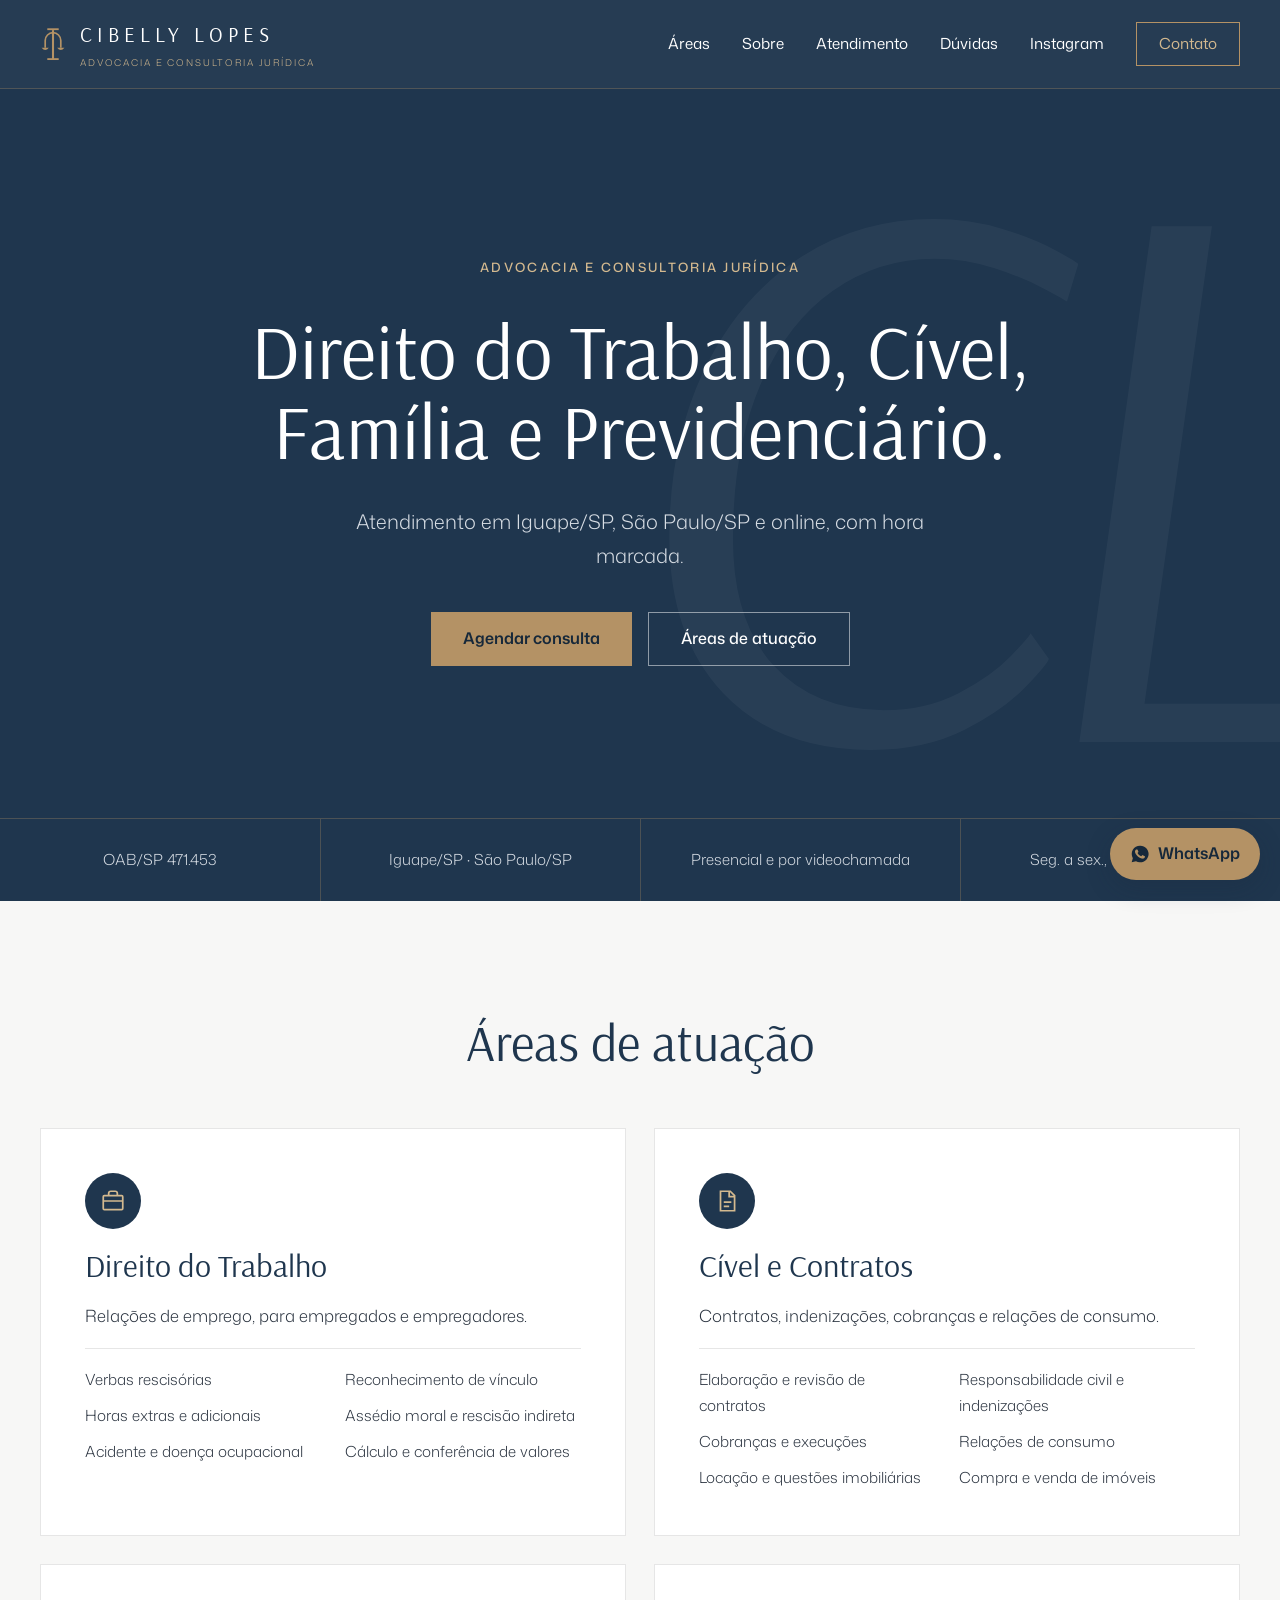
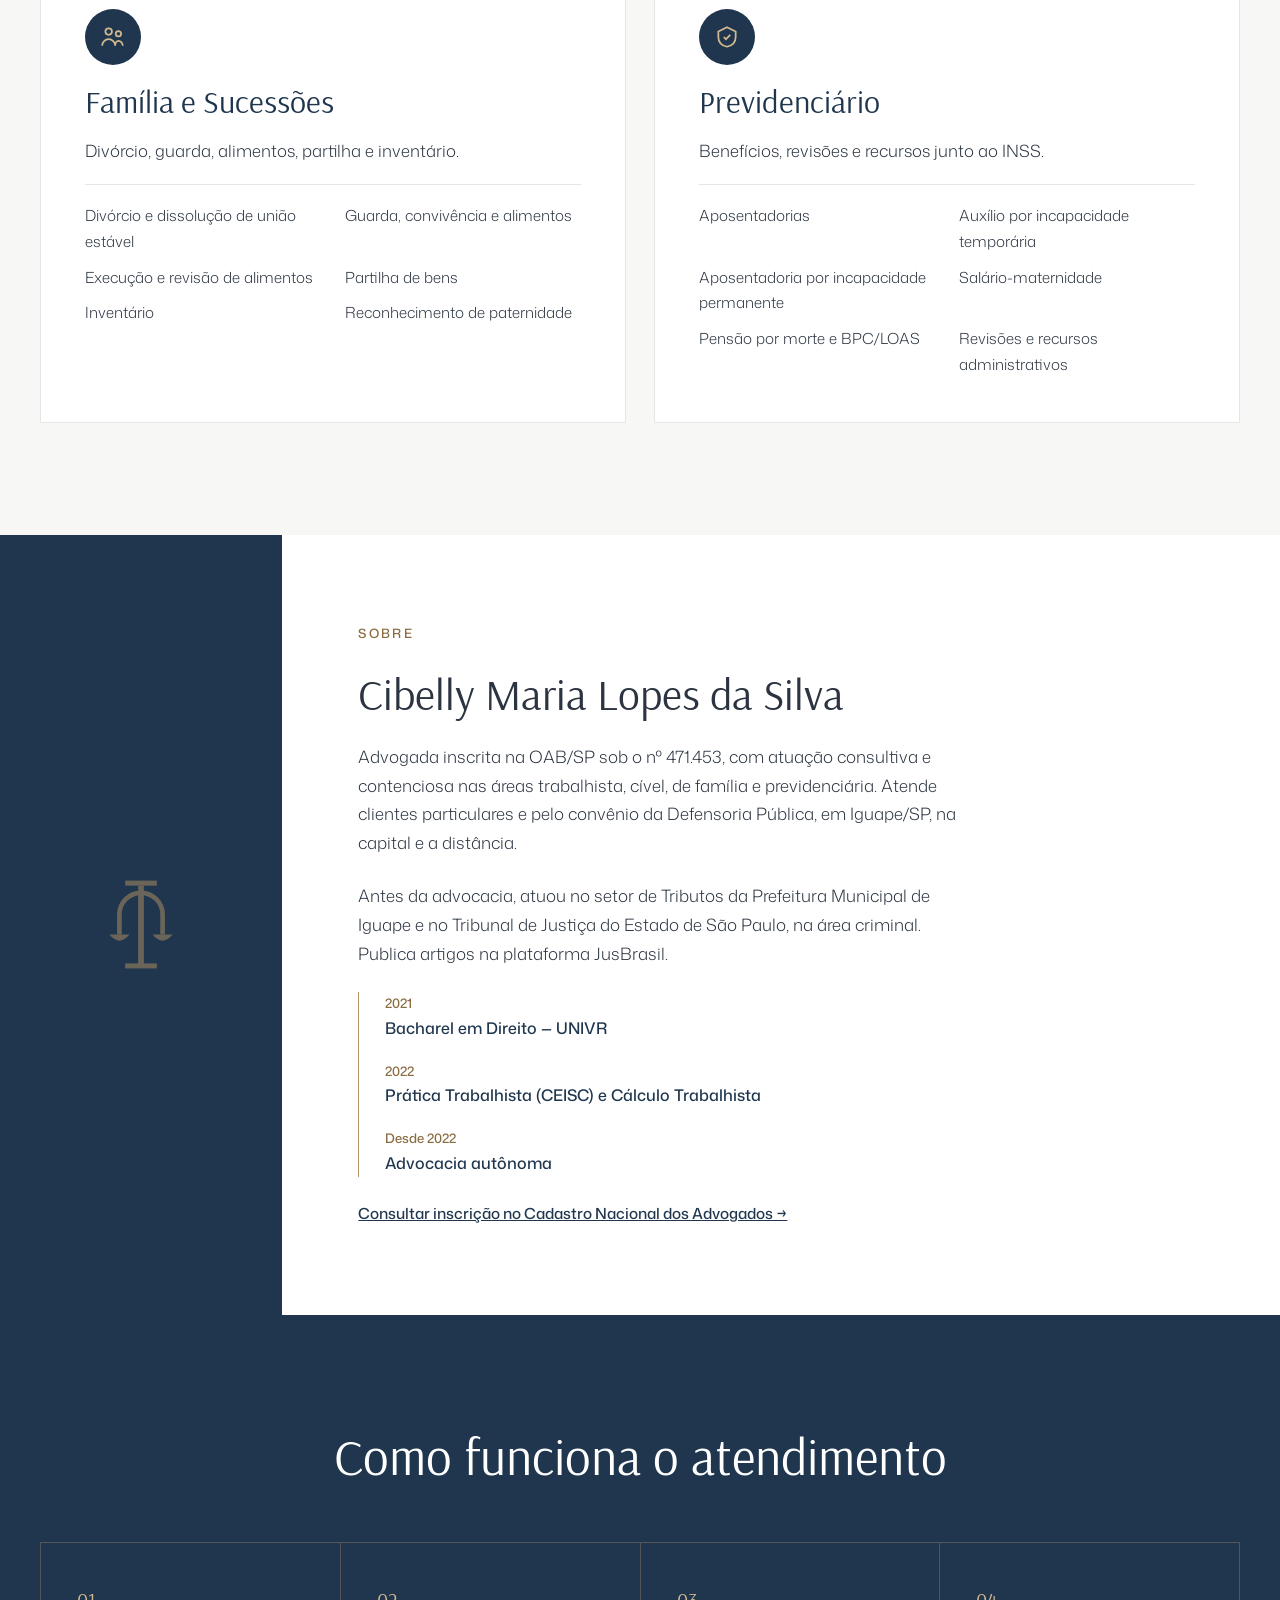
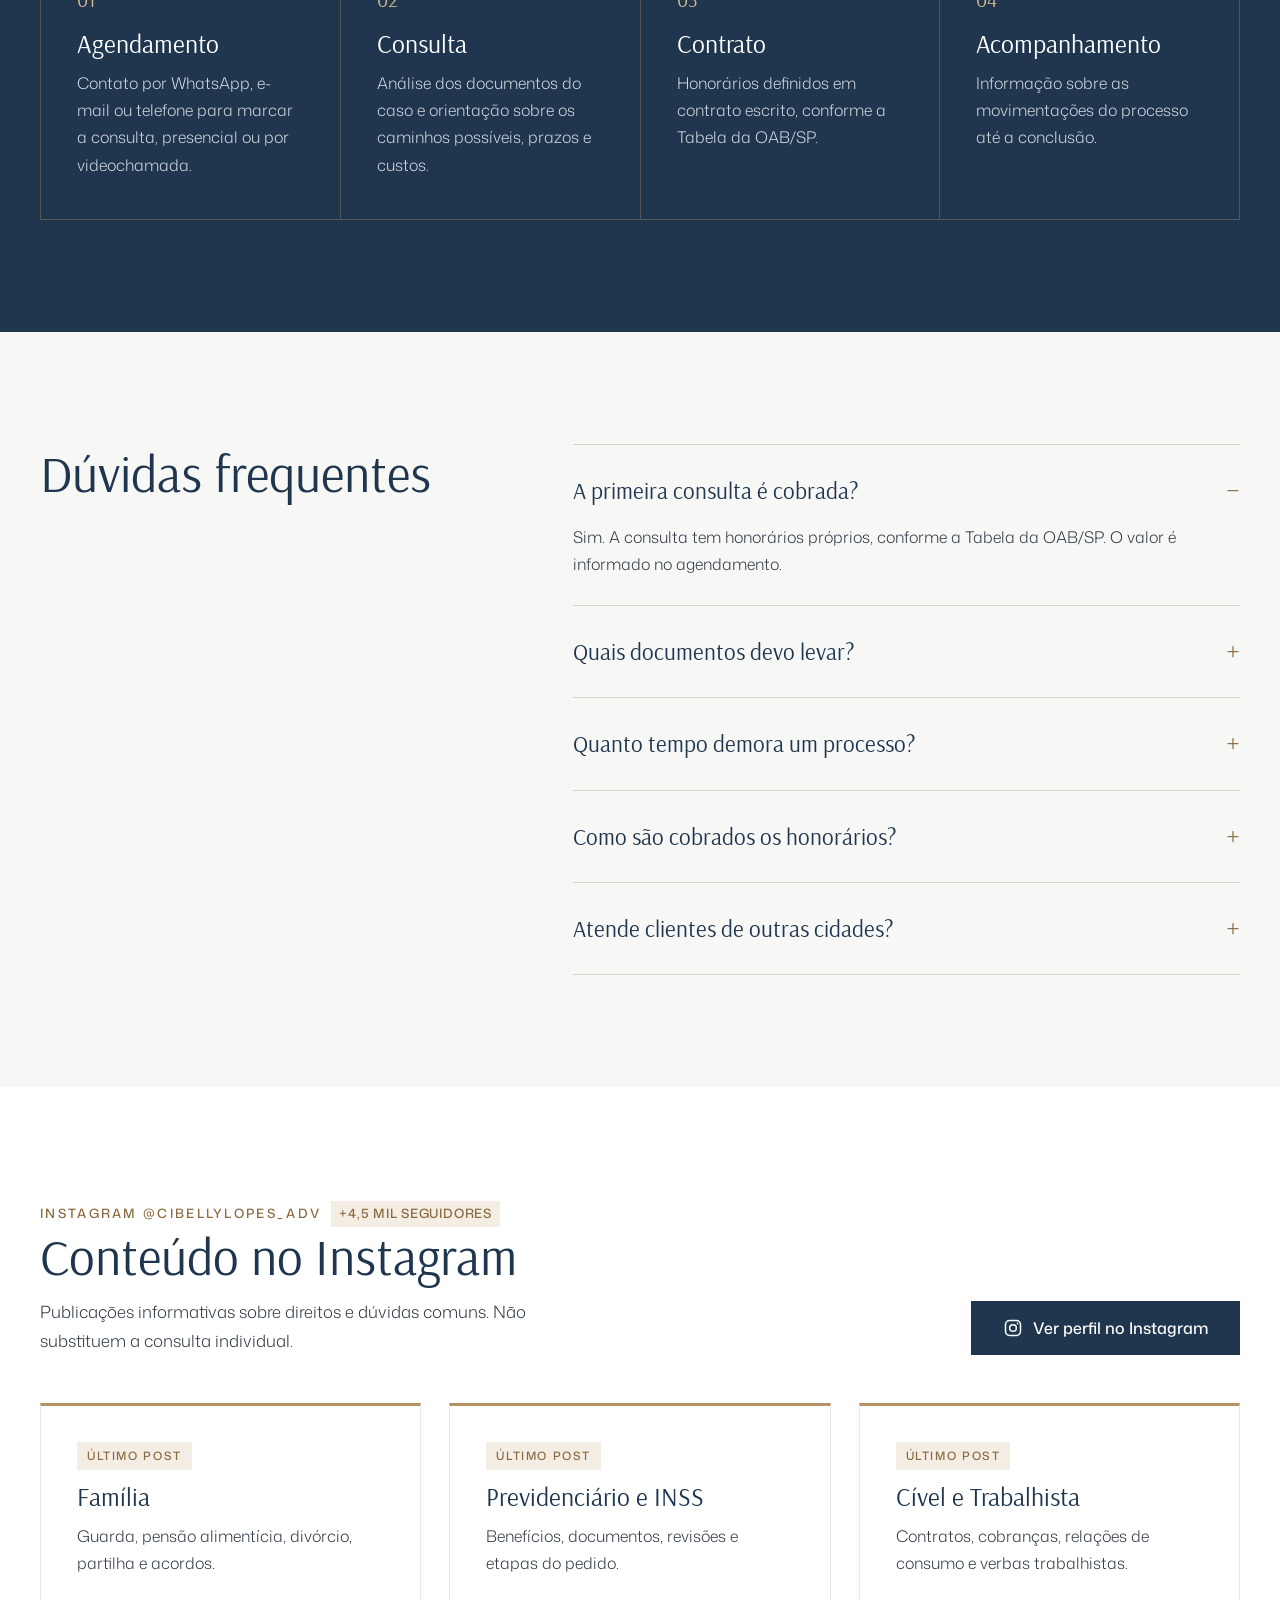
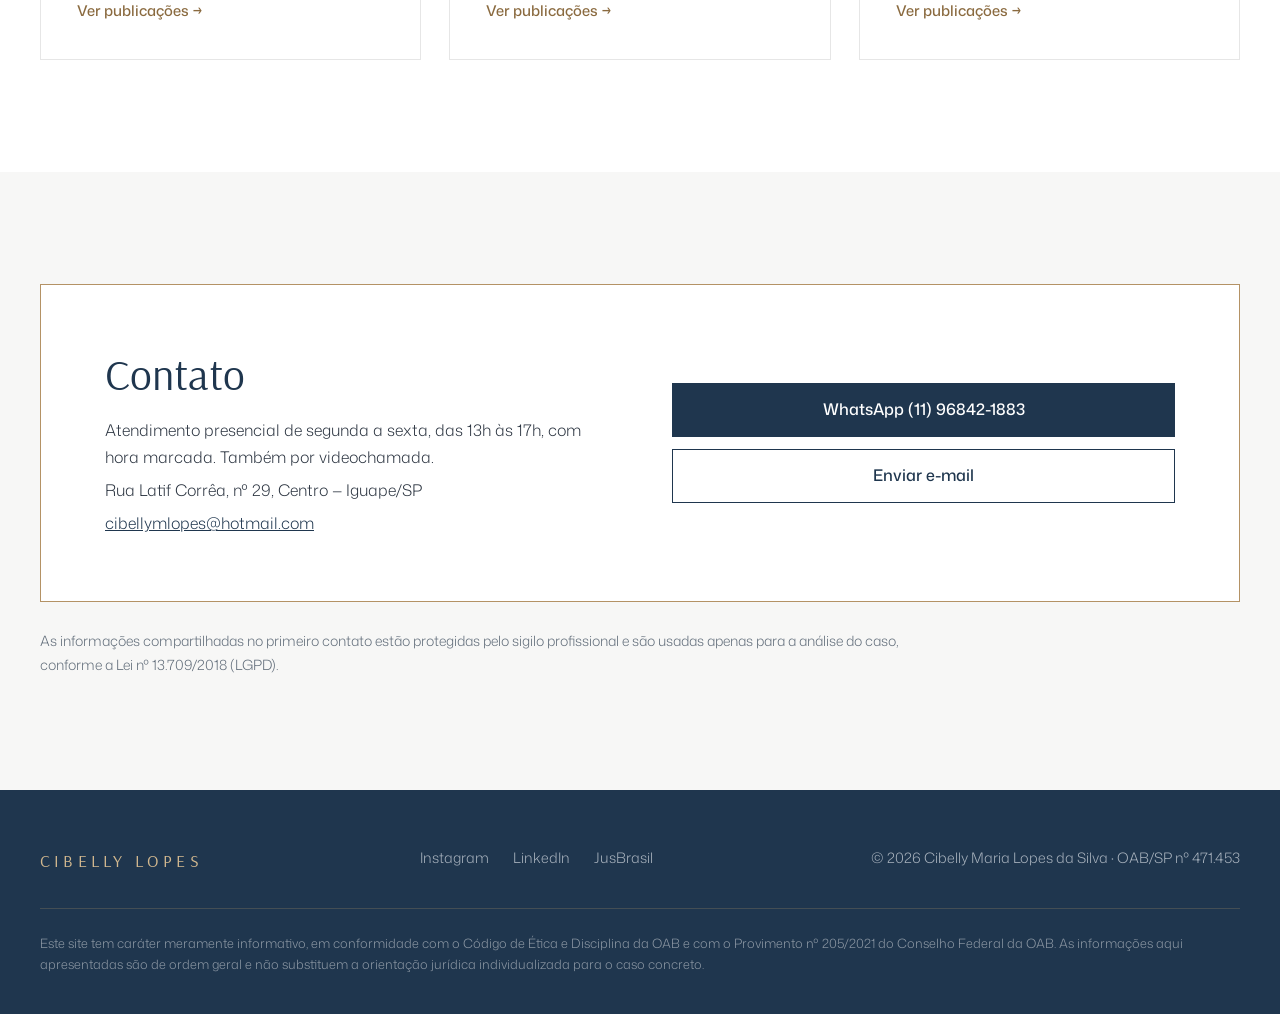
==== commit 08bd6eaf: "Reduz o bloco azul da seção Sobre Sem foto ou vídeo, o bloco com o símbolo da marca fica estreito no" ====
--- a/index.html
+++ b/index.html
@@ -128,11 +128,12 @@
   .area p{font-size:1.05rem}
   .area ul{padding-top:18px;border-top:1px solid var(--cinza);display:grid;grid-template-columns:repeat(2,minmax(0,1fr));gap:10px 24px;font-size:.95rem}
 
-  .sobre{background:#fff;display:grid;grid-template-columns:minmax(0,1fr) minmax(0,1.2fr)}
-  .sobre .foto{position:relative;background:var(--azul);min-height:640px;display:flex;align-items:center;justify-content:center;overflow:hidden}
-  .sobre .foto svg{width:120px;opacity:.5}
+  .sobre{background:#fff;display:grid;grid-template-columns:clamp(200px,22vw,300px) minmax(0,1fr)}
+  .sobre.tem-video{grid-template-columns:minmax(0,1fr) minmax(0,1.2fr)}
+  .sobre .foto{position:relative;background:var(--azul);display:flex;align-items:center;justify-content:center;overflow:hidden}
+  .sobre .foto svg{width:72px;opacity:.5}
   .sobre .foto img{position:absolute;inset:0;width:100%;height:100%;object-fit:cover;object-position:center top}
-  .sobre .texto{padding:104px clamp(24px,6vw,96px);display:flex;flex-direction:column;gap:24px;max-width:760px}
+  .sobre .texto{padding:88px clamp(24px,6vw,96px);display:flex;flex-direction:column;gap:24px;max-width:760px}
   .sobre h2{font-size:clamp(2rem,3.4vw,2.8rem)}
   .sobre p{font-size:1.06rem}
   .linha-tempo{border-left:1px solid var(--dourado);display:flex;flex-direction:column;gap:18px}
@@ -220,7 +221,10 @@
     #nav .nav-cta{justify-content:center;margin-top:12px}
     .areas-grid{grid-template-columns:1fr}
     .sobre{grid-template-columns:1fr}
-    .sobre .foto{min-height:420px}
+    .sobre .foto{min-height:120px}
+    .sobre .texto{padding:56px 24px 72px}
+    .sobre .foto svg{width:44px}
+    .sobre.tem-video .foto{min-height:0}
     .contato-box{grid-template-columns:1fr;padding:40px 28px;gap:32px}
   }
   @media (max-width:600px){
@@ -502,6 +506,7 @@
       var foto = document.getElementById('foto-sobre');
       var img = foto.querySelector('img'); if (img) img.remove();
       foto.classList.add('com-video');
+      foto.parentNode.classList.add('tem-video');
       foto.appendChild(embed(VIDEO_APRESENTACAO));
       usou = true;
     }
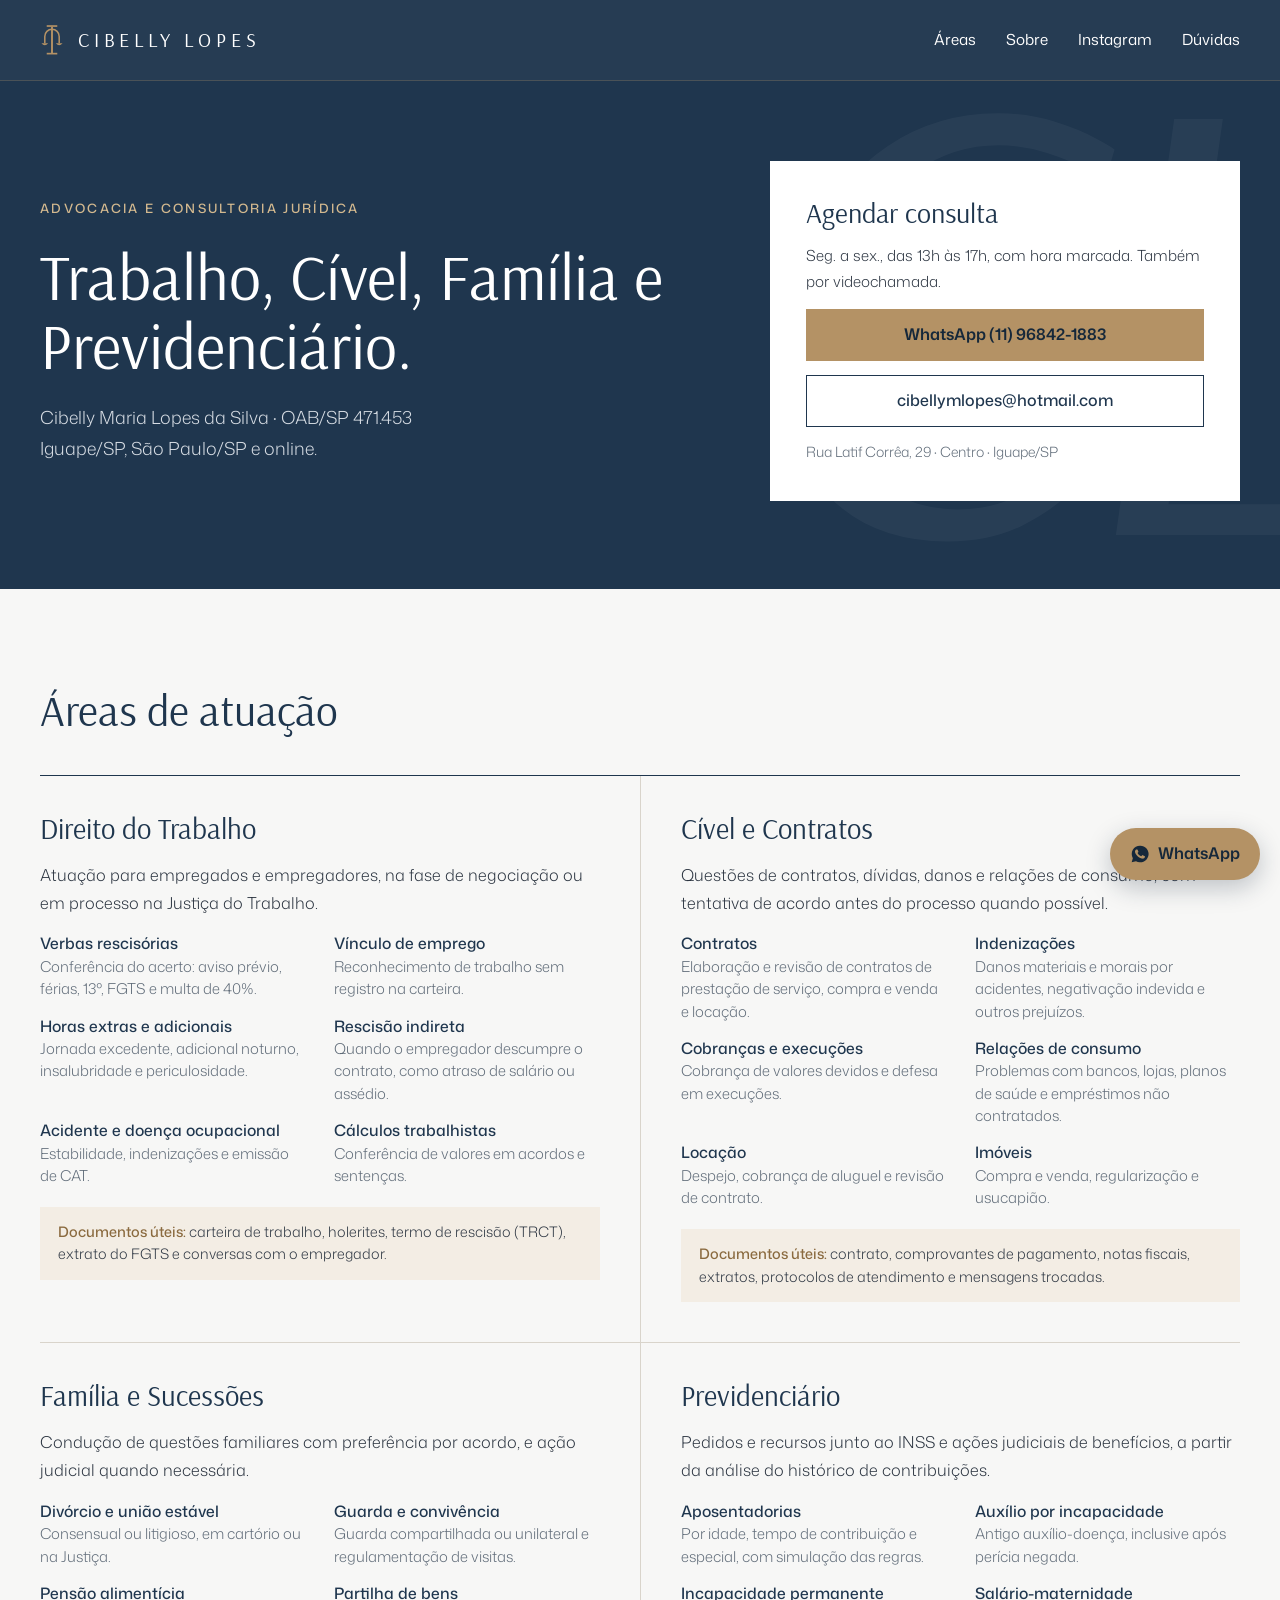
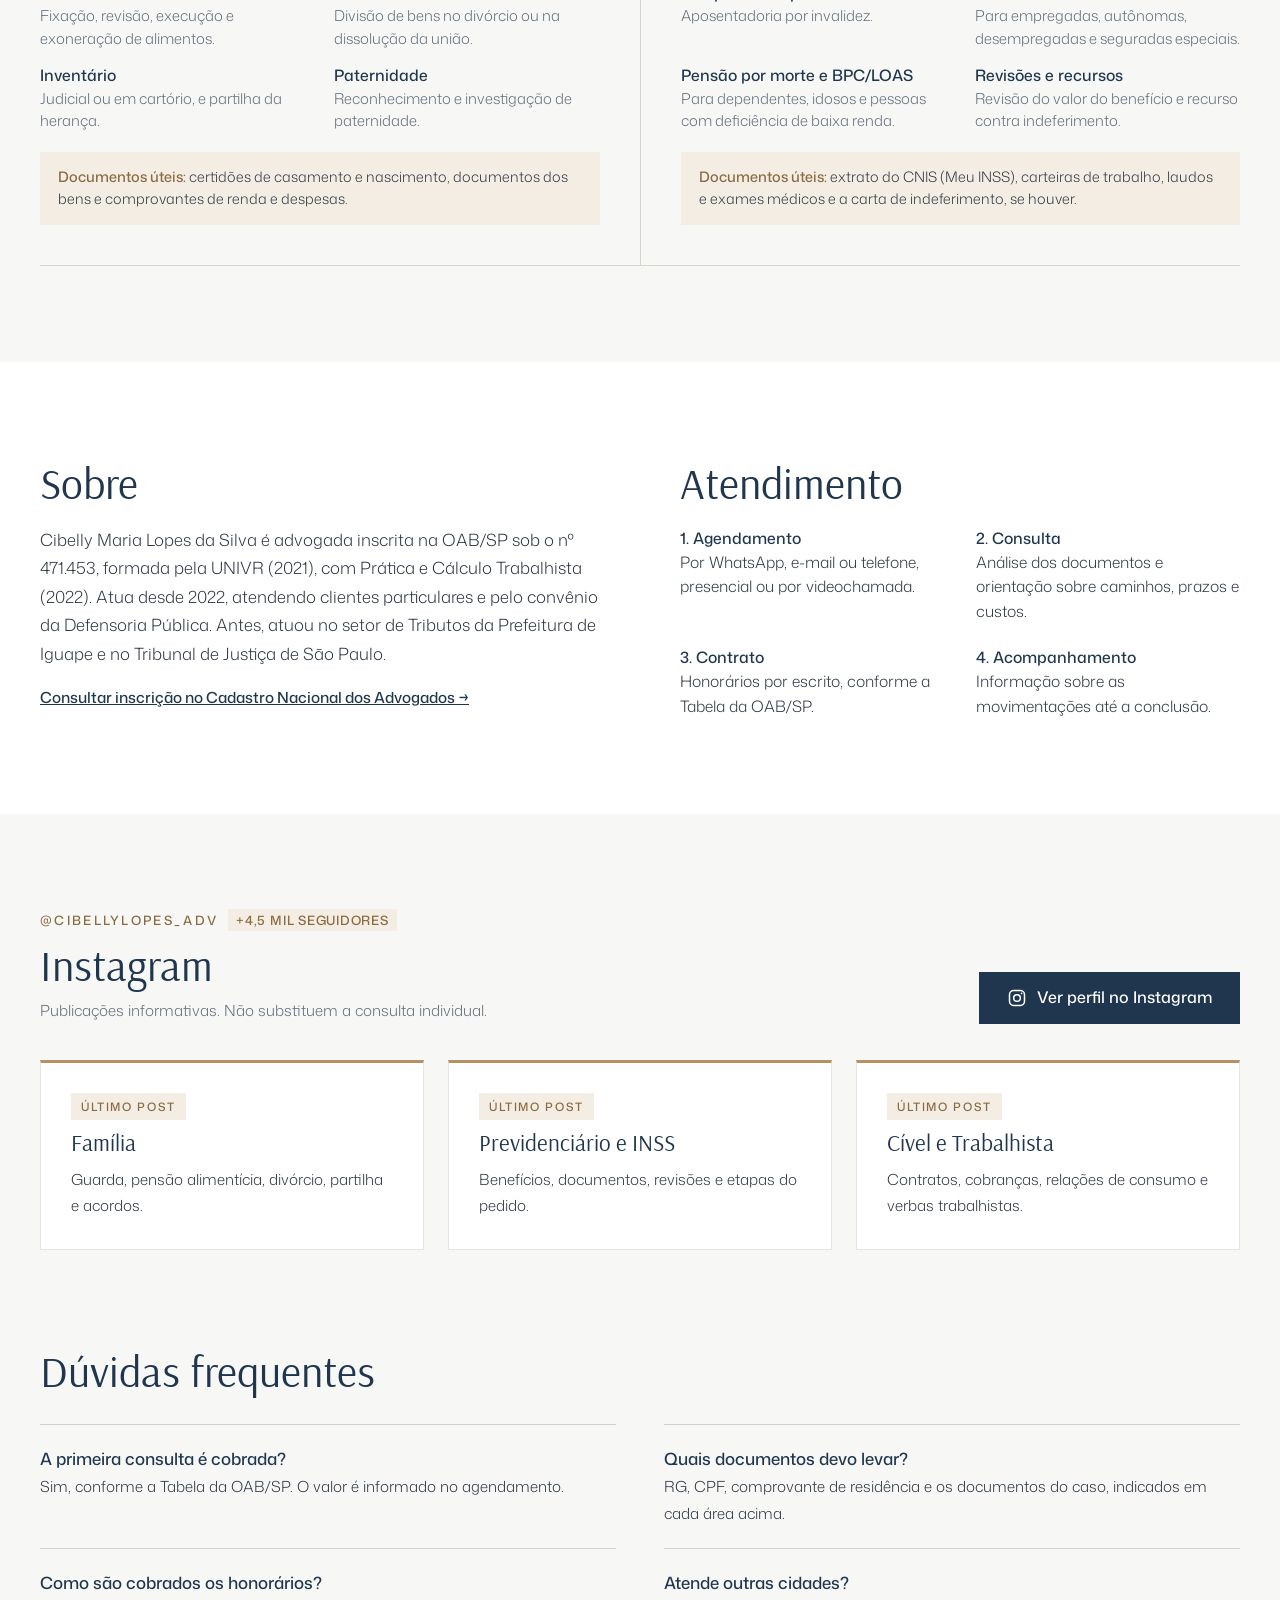
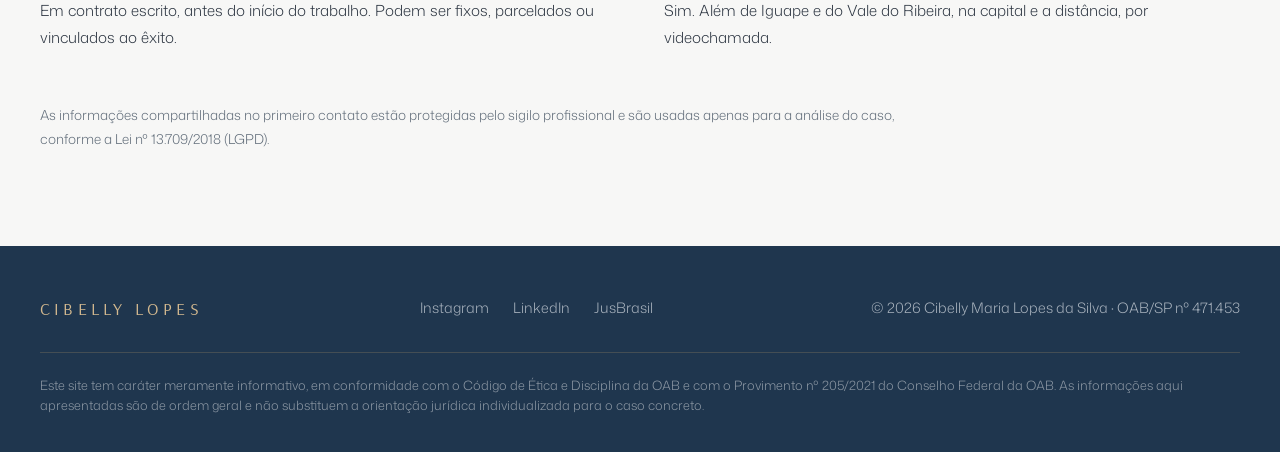
==== commit dbbc5361: "Aplica o layout compacto (proposta F) na página principal Topo azul com cartão de agendamento ao lad" ====
--- a/index.html
+++ b/index.html
@@ -52,10 +52,10 @@
     --dourado:#b49265;
     --dourado-claro:#d3b98f;
     --dourado-texto:#8a6a3f;
+    --bege:#f3ede4;
     --offwhite:#f7f7f6;
     --cinza:#e6e6e6;
     --linha:#d9d4cb;
-    --branco:#ffffff;
     --texto:#2b3440;
     --texto-sec:#5f6b78;
     --texto-claro:#d7dde4;
@@ -64,181 +64,130 @@
   *{box-sizing:border-box;margin:0;padding:0}
   html{scroll-behavior:smooth}
   @media (prefers-reduced-motion:reduce){html{scroll-behavior:auto}}
-  body{
-    font-family:'Mona Sans',system-ui,-apple-system,sans-serif;font-weight:300;
-    color:var(--texto);background:var(--offwhite);line-height:1.7;
-    -webkit-font-smoothing:antialiased;overflow-x:hidden;
-  }
+  body{font-family:'Mona Sans',system-ui,-apple-system,sans-serif;font-weight:300;color:var(--texto);background:var(--offwhite);line-height:1.7;-webkit-font-smoothing:antialiased;overflow-x:hidden}
   h1,h2,h3{font-family:'Arsenal',Georgia,serif;font-weight:400;line-height:1.15}
   a{color:inherit}
-  img{max-width:100%;display:block}
+  ul,ol{list-style:none}
   [hidden]{display:none!important}
-  ul,ol{list-style:none}
   .wrap{max-width:var(--max);margin:0 auto;padding:0 24px}
-  section{scroll-margin-top:88px}
+  section{scroll-margin-top:80px}
   a:focus-visible,button:focus-visible,summary:focus-visible{outline:2px solid var(--dourado);outline-offset:3px}
   .skip{position:absolute;left:-9999px;background:var(--dourado);color:var(--azul-esc);padding:12px 20px;z-index:200;font-weight:600;text-decoration:none}
   .skip:focus{left:12px;top:12px}
-  .eyebrow{font-size:.8rem;letter-spacing:.18em;text-transform:uppercase;font-weight:500;color:var(--dourado-texto)}
-
-  /* ---------- Botões ---------- */
-  .btn{display:inline-flex;align-items:center;justify-content:center;min-height:54px;padding:0 32px;font-size:1rem;font-weight:500;text-decoration:none;transition:background .2s,color .2s,border-color .2s}
+  .eyebrow{display:block;font-size:.8rem;letter-spacing:.18em;text-transform:uppercase;font-weight:500;color:var(--dourado-texto)}
+  .sec{padding:96px 0}
+  .sec h2{font-size:clamp(2rem,3.4vw,2.8rem);color:var(--azul)}
+
+  .btn{display:inline-flex;align-items:center;justify-content:center;gap:10px;min-height:52px;padding:0 28px;font-size:1rem;font-weight:500;text-decoration:none;transition:background .2s,color .2s}
   .btn-ouro{background:var(--dourado);color:var(--azul-esc);font-weight:600}
   .btn-ouro:hover{background:var(--dourado-claro)}
-  .btn-contorno{border:1px solid rgba(255,255,255,.5);color:#fff}
-  .btn-contorno:hover{border-color:var(--dourado-claro);color:var(--dourado-claro)}
+  .btn-linha{border:1px solid var(--azul);color:var(--azul)}
+  .btn-linha:hover{background:var(--offwhite)}
   .btn-azul{background:var(--azul);color:#fff}
   .btn-azul:hover{background:var(--azul-esc)}
-
-  /* ---------- Topo ---------- */
-  .topo{position:relative;overflow:hidden;background:var(--azul);color:#fff}
-  .topo .monograma{position:absolute;right:-4vw;top:40px;font-family:'Arsenal',Georgia,serif;font-style:italic;font-size:clamp(360px,62vw,900px);line-height:.8;letter-spacing:-.06em;color:#fff;opacity:.04;pointer-events:none;user-select:none}
-  header{position:sticky;top:0;z-index:60;background:rgba(31,54,78,.97);border-bottom:1px solid rgba(180,146,101,.3);backdrop-filter:blur(10px)}
-  .nav{height:88px;display:flex;align-items:center;justify-content:space-between;gap:24px}
-  .lockup{display:flex;align-items:center;gap:14px;text-decoration:none}
-  .lockup svg{width:26px;flex:none}
-  .lockup .nome{display:block;font-family:'Arsenal',Georgia,serif;font-size:1.3rem;letter-spacing:.24em;color:#fff}
-  .lockup .tag{display:block;font-size:.58rem;letter-spacing:.2em;text-transform:uppercase;color:var(--dourado-claro);margin-top:2px}
-  #nav ul{display:flex;align-items:center;gap:32px;font-size:.95rem;font-weight:400}
+  .btn{text-align:center}
+  .btn svg{width:20px;height:20px}
+
+  /* ---------- Cabeçalho ---------- */
+  header{position:sticky;top:0;z-index:60;background:rgba(31,54,78,.97);border-bottom:1px solid rgba(180,146,101,.25);backdrop-filter:blur(10px)}
+  .nav{height:80px;display:flex;align-items:center;justify-content:space-between;gap:24px}
+  .lockup{display:flex;align-items:center;gap:14px;text-decoration:none;color:#fff}
+  .lockup svg{width:24px;flex:none}
+  .lockup span{font-family:'Arsenal',Georgia,serif;font-size:1.25rem;letter-spacing:.24em;white-space:nowrap}
+  #nav ul{display:flex;align-items:center;gap:30px;font-size:.95rem;font-weight:400}
   #nav a{text-decoration:none;color:#fff}
   #nav a:hover{color:var(--dourado-claro)}
-  #nav .nav-cta{display:inline-flex;align-items:center;min-height:44px;padding:0 22px;border:1px solid var(--dourado);color:var(--dourado-claro)}
   .menu-btn{display:none;background:none;border:1px solid rgba(255,255,255,.4);color:#fff;font:inherit;font-size:.9rem;min-height:44px;padding:0 18px;cursor:pointer}
 
-  .hero{position:relative;min-height:calc(100vh - 88px);max-height:900px;display:flex;flex-direction:column}
-  .hero-inner{flex:1;display:flex;flex-direction:column;align-items:center;justify-content:center;text-align:center;gap:32px;padding:96px 0 80px}
-  .hero .eyebrow{color:var(--dourado-claro)}
-  .hero h1{max-width:1000px;font-size:clamp(2.5rem,6vw,5.2rem);line-height:1.05}
-  .hero p{max-width:640px;font-size:clamp(1.05rem,1.6vw,1.25rem);color:var(--texto-claro)}
-  .hero .acoes{display:flex;flex-wrap:wrap;gap:16px;justify-content:center;padding-top:8px}
-  .faixa{position:relative;display:grid;grid-template-columns:repeat(4,minmax(0,1fr));border-top:1px solid rgba(180,146,101,.3)}
-  .faixa span{padding:28px 12px;text-align:center;font-size:.95rem;color:var(--texto-claro)}
-  .faixa span+span{border-left:1px solid rgba(180,146,101,.3)}
-
-  /* ---------- Seções ---------- */
-  .sec{padding:112px 0}
-  .sec h2{font-size:clamp(2.2rem,4vw,3.4rem);color:var(--azul)}
-  .centro{text-align:center}
-
-  .areas-grid{margin-top:56px;display:grid;grid-template-columns:repeat(2,minmax(0,1fr));gap:28px}
-  .area{background:#fff;border:1px solid var(--cinza);padding:44px;display:flex;flex-direction:column;gap:18px}
-  .area .icone{width:56px;height:56px;border-radius:50%;background:var(--azul);display:flex;align-items:center;justify-content:center}
-  .area .icone svg{width:26px;height:26px}
-  .area h3{font-size:2rem;color:var(--azul)}
-  .area p{font-size:1.05rem}
-  .area ul{padding-top:18px;border-top:1px solid var(--cinza);display:grid;grid-template-columns:repeat(2,minmax(0,1fr));gap:10px 24px;font-size:.95rem}
-
-  .sobre{background:#fff;display:grid;grid-template-columns:clamp(200px,22vw,300px) minmax(0,1fr)}
-  .sobre.tem-video{grid-template-columns:minmax(0,1fr) minmax(0,1.2fr)}
-  .sobre .foto{position:relative;background:var(--azul);display:flex;align-items:center;justify-content:center;overflow:hidden}
-  .sobre .foto svg{width:72px;opacity:.5}
-  .sobre .foto img{position:absolute;inset:0;width:100%;height:100%;object-fit:cover;object-position:center top}
-  .sobre .texto{padding:88px clamp(24px,6vw,96px);display:flex;flex-direction:column;gap:24px;max-width:760px}
-  .sobre h2{font-size:clamp(2rem,3.4vw,2.8rem)}
-  .sobre p{font-size:1.06rem}
-  .linha-tempo{border-left:1px solid var(--dourado);display:flex;flex-direction:column;gap:18px}
-  .linha-tempo li{padding-left:26px;display:flex;flex-direction:column}
-  .linha-tempo .ano{font-size:.82rem;font-weight:500;color:var(--dourado-texto)}
-  .linha-tempo .item{font-size:1rem;font-weight:500;color:var(--azul)}
-  .link{font-size:.95rem;font-weight:500;color:var(--azul)}
-  .link:hover{color:var(--dourado-texto)}
-
-  .atendimento{background:var(--azul);color:#fff}
-  .atendimento h2{color:#fff}
-  .etapas{margin-top:56px;display:grid;grid-template-columns:repeat(4,minmax(0,1fr));border-top:1px solid rgba(180,146,101,.35);border-left:1px solid rgba(180,146,101,.35)}
-  .etapas li{padding:40px 36px;border-right:1px solid rgba(180,146,101,.35);border-bottom:1px solid rgba(180,146,101,.35);display:flex;flex-direction:column;gap:12px}
-  .etapas .num{font-family:'Arsenal',Georgia,serif;font-size:1.25rem;color:var(--dourado-claro)}
-  .etapas h3{font-size:1.6rem;color:#fff}
-  .etapas p{font-size:1rem;color:var(--texto-claro)}
-
-  .duvidas{display:grid;grid-template-columns:minmax(0,.8fr) minmax(0,1.2fr);gap:88px}
-  .faq{border-top:1px solid var(--linha)}
-  .faq details{border-bottom:1px solid var(--linha);padding:26px 0}
-  .faq summary{font-family:'Arsenal',Georgia,serif;font-size:1.45rem;color:var(--azul);cursor:pointer;list-style:none;display:flex;justify-content:space-between;gap:24px}
-  .faq summary::-webkit-details-marker{display:none}
-  .faq summary::after{content:'+';font-family:'Mona Sans',sans-serif;font-weight:300;color:var(--dourado-texto)}
-  .faq details[open] summary::after{content:'−'}
-  .faq p{margin-top:14px;font-size:1rem}
-
-  .insta{background:#fff}
-  .insta-topo{display:flex;flex-wrap:wrap;justify-content:space-between;align-items:flex-end;gap:24px 64px}
-  .insta-topo p{max-width:520px;font-size:1.05rem;margin-top:12px}
-  .insta-grid{margin-top:48px;display:grid;grid-template-columns:repeat(3,minmax(0,1fr));gap:28px}
-  .insta-card{border:1px solid var(--cinza);border-top:3px solid var(--dourado);padding:36px;display:flex;flex-direction:column;gap:12px;text-decoration:none;transition:border-color .2s,box-shadow .2s}
-  .insta-card:hover{border-color:var(--dourado);box-shadow:0 12px 32px rgba(31,54,78,.08)}
-  .insta-card .selo{align-self:flex-start;font-size:.72rem;letter-spacing:.14em;text-transform:uppercase;font-weight:500;color:var(--dourado-texto);background:#f3ede4;padding:4px 10px}
-  .insta-card h3{font-size:1.6rem;color:var(--azul)}
-  .insta-card p{font-size:1rem}
-  .insta-card .ver{margin-top:auto;padding-top:8px;font-size:.92rem;font-weight:500;color:var(--dourado-texto)}
-  .btn-insta{gap:10px}
-  .btn-insta svg{width:20px;height:20px}
-
-  .ig-embed{background:#fff;border:0;border-radius:3px;margin:1px;max-width:540px;min-width:300px;width:calc(100% - 2px);box-shadow:0 0 1px 0 rgba(0,0,0,.5),0 1px 10px 0 rgba(0,0,0,.15)}
-  .ig-embed a{display:block;padding:24px;text-align:center;font-size:.95rem;color:var(--azul)}
-  .sobre .foto.com-video{align-items:center;padding:56px 32px}
-  .sobre .foto.com-video > svg{display:none}
-  .sobre .foto.com-video .ig-embed{position:relative;z-index:1;margin:0 auto}
-  .seguidores{display:inline-block;margin-left:10px;padding:2px 8px;background:#f3ede4;color:var(--dourado-texto);letter-spacing:.06em}
-  .insta-feed{margin-top:48px;min-height:320px;border:1px solid var(--cinza);padding:8px;--behold-gap:8px;--behold-border-radius:0;--behold-row-height:220px}
+  /* ---------- Topo ---------- */
+  .topo{position:relative;overflow:hidden;background:var(--azul);color:#fff;padding:80px 0 88px}
+  .topo .monograma{position:absolute;right:-3vw;top:-40px;font-family:'Arsenal',Georgia,serif;font-style:italic;font-size:clamp(320px,50vw,720px);line-height:.8;letter-spacing:-.06em;color:#fff;opacity:.04;pointer-events:none;user-select:none}
+  .topo-grid{position:relative;display:grid;grid-template-columns:minmax(0,1.4fr) minmax(0,1fr);gap:72px;align-items:center}
+  .topo .eyebrow{color:var(--dourado-claro)}
+  .topo h1{margin:22px 0;font-size:clamp(2.4rem,5vw,4rem);line-height:1.08}
+  .topo p{font-size:1.12rem;color:var(--texto-claro)}
+  .agenda{background:#fff;color:var(--texto);padding:36px;display:flex;flex-direction:column;gap:14px}
+  .agenda h2{font-size:1.75rem;color:var(--azul)}
+  .agenda p{font-size:.95rem;color:var(--texto)}
+  .agenda .end{font-size:.88rem;color:var(--texto-sec)}
+
+  /* ---------- Áreas ---------- */
+  .areas-grid{margin-top:40px;display:grid;grid-template-columns:repeat(2,minmax(0,1fr));border-top:1px solid var(--azul)}
+  .area{padding:36px 40px 40px 0;display:flex;flex-direction:column;gap:16px;border-bottom:1px solid var(--linha)}
+  .area:nth-child(2n){padding:36px 0 40px 40px;border-left:1px solid var(--linha)}
+  .area h3{font-size:1.8rem;color:var(--azul)}
+  .area .desc{font-size:1.02rem}
+  .area ul{display:grid;grid-template-columns:repeat(2,minmax(0,1fr));gap:14px 28px}
+  .area li{font-size:.93rem;line-height:1.5;color:var(--texto-sec)}
+  .area li strong{display:block;font-weight:500;color:var(--azul);font-size:.98rem}
+  .area .docs{margin-top:4px;padding:14px 18px;background:var(--bege);font-size:.9rem;line-height:1.55}
+  .area .docs strong{font-weight:500;color:var(--dourado-texto)}
+
+  /* ---------- Sobre + Atendimento ---------- */
+  .sobre-atend{background:#fff}
+  .duas{display:grid;grid-template-columns:minmax(0,1fr) minmax(0,1fr);gap:80px}
+  .duas h2{margin-bottom:18px}
+  .duas p{font-size:1.05rem}
+  .duas .link{display:inline-block;margin-top:16px;font-size:.95rem;font-weight:500;color:var(--azul)}
+  .etapas{display:grid;grid-template-columns:repeat(2,minmax(0,1fr));gap:22px 32px;font-size:.98rem;line-height:1.55}
+  .etapas strong{display:block;font-weight:500;color:var(--azul)}
+
+  /* ---------- Instagram ---------- */
+  .insta-topo{display:flex;flex-wrap:wrap;justify-content:space-between;align-items:flex-end;gap:20px 48px}
+  .insta-topo h2{margin-top:8px}
+  .insta-topo p{margin-top:8px;font-size:.95rem;color:var(--texto-sec)}
+  .seguidores{margin-left:10px;padding:2px 8px;background:var(--bege);letter-spacing:.06em}
+  .insta-feed{margin-top:36px;min-height:320px;border:1px solid var(--cinza);background:#fff;padding:8px;--behold-gap:8px;--behold-border-radius:0;--behold-row-height:240px}
   .insta-feed behold-widget{display:block;width:100%}
-  .insta-grid{display:none}
+  .insta-grid{display:none;margin-top:36px;grid-template-columns:repeat(3,minmax(0,1fr));gap:24px}
   .sem-feed .insta-feed{display:none}
   .sem-feed .insta-grid{display:grid}
-  .contato{padding:112px 0}
-  .contato-box{background:#fff;border:1px solid var(--dourado);padding:64px;display:grid;grid-template-columns:minmax(0,1fr) minmax(0,1fr);gap:64px;align-items:center}
-  .contato-box h2{font-size:clamp(2rem,3.4vw,2.8rem);color:var(--azul)}
-  .contato-box .dados{margin-top:18px;display:flex;flex-direction:column;gap:6px;font-size:1rem}
-  .contato-box .dados a{color:var(--azul)}
-  .contato-box .acoes{display:flex;flex-direction:column;gap:12px}
-  .contato-box .btn-linha{border:1px solid var(--azul);color:var(--azul)}
-  .contato-box .btn-linha:hover{background:var(--offwhite)}
-  .privacidade{margin-top:28px;font-size:.88rem;color:var(--texto-sec);max-width:880px}
-
-  footer{background:var(--azul);color:#aab4bf;padding:56px 0 40px;font-size:.9rem}
-  .rodape{display:flex;flex-wrap:wrap;justify-content:space-between;align-items:flex-start;gap:24px}
+  .insta-card{background:#fff;border:1px solid var(--cinza);border-top:3px solid var(--dourado);padding:30px;display:flex;flex-direction:column;gap:10px;text-decoration:none}
+  .insta-card:hover{border-color:var(--dourado)}
+  .insta-card .selo{align-self:flex-start;font-size:.72rem;letter-spacing:.14em;text-transform:uppercase;font-weight:500;color:var(--dourado-texto);background:var(--bege);padding:4px 10px}
+  .insta-card h3{font-size:1.45rem;color:var(--azul)}
+  .insta-card p{font-size:.95rem}
+
+  /* ---------- Dúvidas ---------- */
+  .faq{margin-top:28px;display:grid;grid-template-columns:repeat(2,minmax(0,1fr));gap:0 48px}
+  .faq div{padding:20px 0;border-top:1px solid var(--linha)}
+  .faq strong{display:block;font-weight:500;color:var(--azul);font-size:1.05rem}
+  .faq span{font-size:.95rem}
+  .privacidade{margin-top:32px;font-size:.85rem;color:var(--texto-sec);max-width:880px}
+
+  footer{background:var(--azul);color:#aab4bf;padding:48px 0 36px;font-size:.9rem}
+  .rodape{display:flex;flex-wrap:wrap;justify-content:space-between;align-items:center;gap:20px}
   .rodape .marca{font-family:'Arsenal',Georgia,serif;font-size:1.1rem;letter-spacing:.24em;color:var(--dourado-claro)}
   .rodape ul{display:flex;flex-wrap:wrap;gap:8px 24px}
   .rodape a{text-decoration:none}
   .rodape a:hover{color:var(--dourado-claro)}
-  .disclaimer{margin-top:32px;padding-top:24px;border-top:1px solid rgba(180,146,101,.25);font-size:.8rem;line-height:1.6;color:#8f9aa6}
+  .disclaimer{margin-top:28px;padding-top:22px;border-top:1px solid rgba(180,146,101,.25);font-size:.8rem;line-height:1.6;color:#8f9aa6}
 
   .float-wa{position:fixed;right:20px;bottom:20px;z-index:70;display:inline-flex;align-items:center;gap:8px;min-height:52px;padding:0 20px;border-radius:26px;background:var(--dourado);color:var(--azul-esc);font-weight:600;text-decoration:none;box-shadow:0 8px 24px rgba(22,40,58,.25)}
   .float-wa svg{width:20px;height:20px}
 
   /* ---------- Responsivo ---------- */
-  @media (max-width:1024px){
-    #nav ul{gap:22px}
-    .etapas{grid-template-columns:repeat(2,minmax(0,1fr))}
+  @media (max-width:980px){
+    .topo-grid,.duas{grid-template-columns:1fr;gap:48px}
+    .areas-grid{grid-template-columns:1fr}
+    .area,.area:nth-child(2n){padding:32px 0;border-left:none}
     .insta-grid{grid-template-columns:1fr}
-    .insta-feed{--behold-row-height:160px}
-    .duvidas{grid-template-columns:1fr;gap:40px}
   }
-  @media (max-width:860px){
+  @media (max-width:820px){
     .menu-btn{display:inline-flex;align-items:center}
-    #nav ul{display:none;position:absolute;left:0;right:0;top:88px;background:var(--azul);flex-direction:column;align-items:stretch;gap:0;padding:8px 24px 24px;border-bottom:1px solid rgba(180,146,101,.3)}
+    #nav ul{display:none;position:absolute;left:0;right:0;top:80px;background:var(--azul);flex-direction:column;align-items:stretch;gap:0;padding:8px 24px 24px;border-bottom:1px solid rgba(180,146,101,.3)}
     #nav.open ul{display:flex}
     #nav ul li a{display:flex;min-height:48px;align-items:center}
-    #nav .nav-cta{justify-content:center;margin-top:12px}
-    .areas-grid{grid-template-columns:1fr}
-    .sobre{grid-template-columns:1fr}
-    .sobre .foto{min-height:120px}
-    .sobre .texto{padding:56px 24px 72px}
-    .sobre .foto svg{width:44px}
-    .sobre.tem-video .foto{min-height:0}
-    .contato-box{grid-template-columns:1fr;padding:40px 28px;gap:32px}
   }
   @media (max-width:600px){
-    .sec{padding:80px 0}
-    .hero{min-height:auto}
-    .hero-inner{padding:72px 0 56px}
-    .faixa{grid-template-columns:repeat(2,minmax(0,1fr))}
-    .faixa span:nth-child(3){border-left:none}
-    .faixa span:nth-child(n+3){border-top:1px solid rgba(180,146,101,.3)}
-    .area{padding:32px 24px}
+    .sec{padding:72px 0}
+    .topo{padding:56px 0 64px}
+    .agenda{padding:28px 22px}
+    .agenda .btn{padding:0 16px;font-size:.95rem;white-space:nowrap}
+    .lockup span{font-size:1.05rem;letter-spacing:.16em}
     .area ul{grid-template-columns:1fr}
-    .etapas{grid-template-columns:1fr}
-    .lockup .tag{display:none}
-    .lockup .nome{font-size:1.05rem;letter-spacing:.16em;white-space:nowrap}
+    .etapas,.faq{grid-template-columns:1fr}
+    .insta-feed{--behold-row-height:160px}
     .float-wa span{display:none}
     .float-wa{padding:0 16px}
   }
@@ -249,209 +198,156 @@
 <a class="skip" href="#conteudo">Ir para o conteúdo</a>
 
 <header>
-    <div class="wrap nav">
-      <a href="#topo" class="lockup" aria-label="Cibelly Lopes — Advocacia e Consultoria Jurídica">
-        <svg viewBox="0 0 100 132" aria-hidden="true"><g fill="#b49265"><rect x="28" y="5" width="44" height="7"/><rect x="46" y="12" width="8" height="112"/><rect x="28" y="120" width="44" height="7"/><path d="M20 80 V52 A30 30 0 0 1 80 52 V80" fill="none" stroke="#b49265" stroke-width="6.5"/><path d="M6 80 H34 Q20 97 6 80 Z"/><path d="M66 80 H94 Q80 97 66 80 Z"/></g></svg>
-        <span>
-          <span class="nome">CIBELLY LOPES</span>
-          <span class="tag">Advocacia e Consultoria Jurídica</span>
-        </span>
-      </a>
-      <nav id="nav" aria-label="Navegação principal">
-        <button class="menu-btn" type="button" aria-expanded="false" aria-controls="menu">Menu</button>
-        <ul id="menu">
-          <li><a href="#areas">Áreas</a></li>
-          <li><a href="#sobre">Sobre</a></li>
-          <li><a href="#atendimento">Atendimento</a></li>
-          <li><a href="#duvidas">Dúvidas</a></li>
-          <li><a href="#instagram">Instagram</a></li>
-          <li><a class="nav-cta" href="#contato">Contato</a></li>
-        </ul>
-      </nav>
-    </div>
+  <div class="wrap nav">
+    <a href="#topo" class="lockup" aria-label="Cibelly Lopes — Advocacia e Consultoria Jurídica">
+      <svg viewBox="0 0 100 132" aria-hidden="true"><g fill="#b49265"><rect x="28" y="5" width="44" height="7"/><rect x="46" y="12" width="8" height="112"/><rect x="28" y="120" width="44" height="7"/><path d="M20 80 V52 A30 30 0 0 1 80 52 V80" fill="none" stroke="#b49265" stroke-width="6.5"/><path d="M6 80 H34 Q20 97 6 80 Z"/><path d="M66 80 H94 Q80 97 66 80 Z"/></g></svg>
+      <span>CIBELLY LOPES</span>
+    </a>
+    <nav id="nav" aria-label="Navegação principal">
+      <button class="menu-btn" type="button" aria-expanded="false" aria-controls="menu">Menu</button>
+      <ul id="menu">
+        <li><a href="#areas">Áreas</a></li>
+        <li><a href="#sobre">Sobre</a></li>
+        <li><a href="#instagram">Instagram</a></li>
+        <li><a href="#duvidas">Dúvidas</a></li>
+      </ul>
+    </nav>
+  </div>
 </header>
 
-<div class="topo" id="topo">
+<main id="conteudo">
+
+<section class="topo" id="topo">
   <div class="monograma" aria-hidden="true">CL</div>
-
-
-  <div class="hero">
-    <div class="wrap hero-inner">
+  <div class="wrap topo-grid">
+    <div>
       <span class="eyebrow">Advocacia e Consultoria Jurídica</span>
-      <h1>Direito do Trabalho, Cível, Família e Previdenciário.</h1>
-      <p>Atendimento em Iguape/SP, São Paulo/SP e online, com hora marcada.</p>
-      <div class="acoes">
-        <a class="btn btn-ouro" href="https://wa.me/5511968421883" target="_blank" rel="noopener">Agendar consulta</a>
-        <a class="btn btn-contorno" href="#areas">Áreas de atuação</a>
-      </div>
-    </div>
-    <div class="faixa">
-      <span>OAB/SP 471.453</span>
-      <span>Iguape/SP · São Paulo/SP</span>
-      <span>Presencial e por videochamada</span>
-      <span>Seg. a sex., das 13h às 17h</span>
-    </div>
-  </div>
-</div>
-
-<main id="conteudo">
+      <h1>Trabalho, Cível, Família e Previdenciário.</h1>
+      <p>Cibelly Maria Lopes da Silva · <span style="white-space:nowrap">OAB/SP 471.453</span><br>Iguape/SP, São Paulo/SP e online.</p>
+    </div>
+    <div class="agenda" id="contato">
+      <h2>Agendar consulta</h2>
+      <p>Seg. a sex., das 13h às 17h, com hora marcada. Também por videochamada.</p>
+      <a class="btn btn-ouro" href="https://wa.me/5511968421883" target="_blank" rel="noopener">WhatsApp (11) 96842-1883</a>
+      <a class="btn btn-linha" href="mailto:cibellymlopes@hotmail.com">cibellymlopes@hotmail.com</a>
+      <span class="end">Rua Latif Corrêa, 29 · Centro · Iguape/SP</span>
+    </div>
+  </div>
+</section>
 
 <section class="sec" id="areas">
   <div class="wrap">
-    <h2 class="centro">Áreas de atuação</h2>
+    <h2>Áreas de atuação</h2>
     <div class="areas-grid">
+
       <article class="area">
-        <div class="icone"><svg viewBox="0 0 24 24" fill="none" stroke="#d3b98f" stroke-width="1.6" aria-hidden="true"><rect x="3" y="7" width="18" height="13" rx="1"/><path d="M8 7V5a2 2 0 0 1 2-2h4a2 2 0 0 1 2 2v2M3 12h18"/></svg></div>
         <h3>Direito do Trabalho</h3>
-        <p>Relações de emprego, para empregados e empregadores.</p>
+        <p class="desc">Atuação para empregados e empregadores, na fase de negociação ou em processo na Justiça do Trabalho.</p>
         <ul>
-          <li>Verbas rescisórias</li>
-          <li>Reconhecimento de vínculo</li>
-          <li>Horas extras e adicionais</li>
-          <li>Assédio moral e rescisão indireta</li>
-          <li>Acidente e doença ocupacional</li>
-          <li>Cálculo e conferência de valores</li>
+          <li><strong>Verbas rescisórias</strong>Conferência do acerto: aviso prévio, férias, 13º, FGTS e multa de 40%.</li>
+          <li><strong>Vínculo de emprego</strong>Reconhecimento de trabalho sem registro na carteira.</li>
+          <li><strong>Horas extras e adicionais</strong>Jornada excedente, adicional noturno, insalubridade e periculosidade.</li>
+          <li><strong>Rescisão indireta</strong>Quando o empregador descumpre o contrato, como atraso de salário ou assédio.</li>
+          <li><strong>Acidente e doença ocupacional</strong>Estabilidade, indenizações e emissão de CAT.</li>
+          <li><strong>Cálculos trabalhistas</strong>Conferência de valores em acordos e sentenças.</li>
         </ul>
+        <p class="docs"><strong>Documentos úteis:</strong> carteira de trabalho, holerites, termo de rescisão (TRCT), extrato do FGTS e conversas com o empregador.</p>
       </article>
+
       <article class="area">
-        <div class="icone"><svg viewBox="0 0 24 24" fill="none" stroke="#d3b98f" stroke-width="1.6" aria-hidden="true"><path d="M6 3h9l4 4v14H6z"/><path d="M14 3v5h5M9 13h7M9 17h5"/></svg></div>
         <h3>Cível e Contratos</h3>
-        <p>Contratos, indenizações, cobranças e relações de consumo.</p>
+        <p class="desc">Questões de contratos, dívidas, danos e relações de consumo, com tentativa de acordo antes do processo quando possível.</p>
         <ul>
-          <li>Elaboração e revisão de contratos</li>
-          <li>Responsabilidade civil e indenizações</li>
-          <li>Cobranças e execuções</li>
-          <li>Relações de consumo</li>
-          <li>Locação e questões imobiliárias</li>
-          <li>Compra e venda de imóveis</li>
+          <li><strong>Contratos</strong>Elaboração e revisão de contratos de prestação de serviço, compra e venda e locação.</li>
+          <li><strong>Indenizações</strong>Danos materiais e morais por acidentes, negativação indevida e outros prejuízos.</li>
+          <li><strong>Cobranças e execuções</strong>Cobrança de valores devidos e defesa em execuções.</li>
+          <li><strong>Relações de consumo</strong>Problemas com bancos, lojas, planos de saúde e empréstimos não contratados.</li>
+          <li><strong>Locação</strong>Despejo, cobrança de aluguel e revisão de contrato.</li>
+          <li><strong>Imóveis</strong>Compra e venda, regularização e usucapião.</li>
         </ul>
+        <p class="docs"><strong>Documentos úteis:</strong> contrato, comprovantes de pagamento, notas fiscais, extratos, protocolos de atendimento e mensagens trocadas.</p>
       </article>
+
       <article class="area">
-        <div class="icone"><svg viewBox="0 0 24 24" fill="none" stroke="#d3b98f" stroke-width="1.6" aria-hidden="true"><circle cx="8" cy="7" r="3"/><circle cx="17" cy="9" r="2.5"/><path d="M2 20c0-3.3 2.7-6 6-6s6 2.7 6 6M14 20c0-2.5 1.3-4.5 3-4.5s4 2 4 4.5"/></svg></div>
         <h3>Família e Sucessões</h3>
-        <p>Divórcio, guarda, alimentos, partilha e inventário.</p>
+        <p class="desc">Condução de questões familiares com preferência por acordo, e ação judicial quando necessária.</p>
         <ul>
-          <li>Divórcio e dissolução de união estável</li>
-          <li>Guarda, convivência e alimentos</li>
-          <li>Execução e revisão de alimentos</li>
-          <li>Partilha de bens</li>
-          <li>Inventário</li>
-          <li>Reconhecimento de paternidade</li>
+          <li><strong>Divórcio e união estável</strong>Consensual ou litigioso, em cartório ou na Justiça.</li>
+          <li><strong>Guarda e convivência</strong>Guarda compartilhada ou unilateral e regulamentação de visitas.</li>
+          <li><strong>Pensão alimentícia</strong>Fixação, revisão, execução e exoneração de alimentos.</li>
+          <li><strong>Partilha de bens</strong>Divisão de bens no divórcio ou na dissolução da união.</li>
+          <li><strong>Inventário</strong>Judicial ou em cartório, e partilha da herança.</li>
+          <li><strong>Paternidade</strong>Reconhecimento e investigação de paternidade.</li>
         </ul>
+        <p class="docs"><strong>Documentos úteis:</strong> certidões de casamento e nascimento, documentos dos bens e comprovantes de renda e despesas.</p>
       </article>
+
       <article class="area">
-        <div class="icone"><svg viewBox="0 0 24 24" fill="none" stroke="#d3b98f" stroke-width="1.6" aria-hidden="true"><path d="M12 3l8 4v5c0 5-3.5 8-8 9-4.5-1-8-4-8-9V7z"/><path d="M9 12l2 2 4-4"/></svg></div>
         <h3>Previdenciário</h3>
-        <p>Benefícios, revisões e recursos junto ao INSS.</p>
+        <p class="desc">Pedidos e recursos junto ao INSS e ações judiciais de benefícios, a partir da análise do histórico de contribuições.</p>
         <ul>
-          <li>Aposentadorias</li>
-          <li>Auxílio por incapacidade temporária</li>
-          <li>Aposentadoria por incapacidade permanente</li>
-          <li>Salário-maternidade</li>
-          <li>Pensão por morte e BPC/LOAS</li>
-          <li>Revisões e recursos administrativos</li>
+          <li><strong>Aposentadorias</strong>Por idade, tempo de contribuição e especial, com simulação das regras.</li>
+          <li><strong>Auxílio por incapacidade</strong>Antigo auxílio-doença, inclusive após perícia negada.</li>
+          <li><strong>Incapacidade permanente</strong>Aposentadoria por invalidez.</li>
+          <li><strong>Salário-maternidade</strong>Para empregadas, autônomas, desempregadas e seguradas especiais.</li>
+          <li><strong>Pensão por morte e BPC/LOAS</strong>Para dependentes, idosos e pessoas com deficiência de baixa renda.</li>
+          <li><strong>Revisões e recursos</strong>Revisão do valor do benefício e recurso contra indeferimento.</li>
         </ul>
+        <p class="docs"><strong>Documentos úteis:</strong> extrato do CNIS (Meu INSS), carteiras de trabalho, laudos e exames médicos e a carta de indeferimento, se houver.</p>
       </article>
-    </div>
-  </div>
-</section>
-
-<section class="sobre" id="sobre">
-  <div class="foto" id="foto-sobre">
-    <svg viewBox="0 0 100 132" aria-hidden="true"><g fill="#b49265"><rect x="28" y="5" width="44" height="7"/><rect x="46" y="12" width="8" height="112"/><rect x="28" y="120" width="44" height="7"/><path d="M20 80 V52 A30 30 0 0 1 80 52 V80" fill="none" stroke="#b49265" stroke-width="6.5"/><path d="M6 80 H34 Q20 97 6 80 Z"/><path d="M66 80 H94 Q80 97 66 80 Z"/></g></svg>
-    <!-- Foto: adicione o arquivo foto-cibelly.jpg na raiz do site. Enquanto ele não existir, aparece o símbolo da marca. -->
-    <img src="foto-cibelly.jpg" alt="Cibelly Maria Lopes da Silva, advogada" loading="lazy" onerror="this.remove()">
-  </div>
-  <div class="texto">
-    <span class="eyebrow">Sobre</span>
-    <h2>Cibelly Maria Lopes da Silva</h2>
-    <p>Advogada inscrita na OAB/SP sob o nº 471.453, com atuação consultiva e contenciosa nas áreas trabalhista, cível, de família e previdenciária. Atende clientes particulares e pelo convênio da Defensoria Pública, em Iguape/SP, na capital e a distância.</p>
-    <p>Antes da advocacia, atuou no setor de Tributos da Prefeitura Municipal de Iguape e no Tribunal de Justiça do Estado de São Paulo, na área criminal. Publica artigos na plataforma JusBrasil.</p>
-    <ol class="linha-tempo">
-      <li><span class="ano">2021</span><span class="item">Bacharel em Direito — UNIVR</span></li>
-      <li><span class="ano">2022</span><span class="item">Prática Trabalhista (CEISC) e Cálculo Trabalhista</span></li>
-      <li><span class="ano">Desde 2022</span><span class="item">Advocacia autônoma</span></li>
-    </ol>
-    <a class="link" href="https://cna.oab.org.br/" target="_blank" rel="noopener">Consultar inscrição no Cadastro Nacional dos Advogados →</a>
-  </div>
-</section>
-
-<section class="sec atendimento" id="atendimento">
-  <div class="wrap">
-    <h2 class="centro">Como funciona o atendimento</h2>
-    <ol class="etapas">
-      <li><span class="num">01</span><h3>Agendamento</h3><p>Contato por WhatsApp, e-mail ou telefone para marcar a consulta, presencial ou por videochamada.</p></li>
-      <li><span class="num">02</span><h3>Consulta</h3><p>Análise dos documentos do caso e orientação sobre os caminhos possíveis, prazos e custos.</p></li>
-      <li><span class="num">03</span><h3>Contrato</h3><p>Honorários definidos em contrato escrito, conforme a Tabela da OAB/SP.</p></li>
-      <li><span class="num">04</span><h3>Acompanhamento</h3><p>Informação sobre as movimentações do processo até a conclusão.</p></li>
-    </ol>
-  </div>
-</section>
-
-<section class="sec" id="duvidas">
-  <div class="wrap duvidas">
-    <h2>Dúvidas frequentes</h2>
-    <div class="faq">
-      <details open><summary>A primeira consulta é cobrada?</summary><p>Sim. A consulta tem honorários próprios, conforme a Tabela da OAB/SP. O valor é informado no agendamento.</p></details>
-      <details><summary>Quais documentos devo levar?</summary><p>Documento de identidade, CPF, comprovante de residência e os documentos relacionados ao caso, como contratos, carteira de trabalho, holerites, extratos, laudos ou documentos do INSS.</p></details>
-      <details><summary>Quanto tempo demora um processo?</summary><p>Depende da complexidade do caso, da comarca e da parte contrária. Não é possível garantir prazo; na consulta é apresentada uma estimativa.</p></details>
-      <details><summary>Como são cobrados os honorários?</summary><p>Em contrato escrito, antes do início do trabalho, conforme a Tabela da OAB/SP. Podem ser fixos, parcelados ou vinculados ao êxito.</p></details>
-      <details><summary>Atende clientes de outras cidades?</summary><p>Sim. Além de Iguape/SP e do Vale do Ribeira, o atendimento é feito na capital e a distância, por videochamada.</p></details>
-    </div>
-  </div>
-</section>
-
-<section class="sec insta" id="instagram">
+
+    </div>
+  </div>
+</section>
+
+<section class="sec sobre-atend" id="sobre">
+  <div class="wrap duas">
+    <div>
+      <h2>Sobre</h2>
+      <p>Cibelly Maria Lopes da Silva é advogada inscrita na OAB/SP sob o nº 471.453, formada pela UNIVR (2021), com Prática e Cálculo Trabalhista (2022). Atua desde 2022, atendendo clientes particulares e pelo convênio da Defensoria Pública. Antes, atuou no setor de Tributos da Prefeitura de Iguape e no Tribunal de Justiça de São Paulo.</p>
+      <a class="link" href="https://cna.oab.org.br/" target="_blank" rel="noopener">Consultar inscrição no Cadastro Nacional dos Advogados →</a>
+    </div>
+    <div id="atendimento">
+      <h2>Atendimento</h2>
+      <ol class="etapas">
+        <li><strong>1. Agendamento</strong>Por WhatsApp, e-mail ou telefone, presencial ou por videochamada.</li>
+        <li><strong>2. Consulta</strong>Análise dos documentos e orientação sobre caminhos, prazos e custos.</li>
+        <li><strong>3. Contrato</strong>Honorários por escrito, conforme a Tabela da OAB/SP.</li>
+        <li><strong>4. Acompanhamento</strong>Informação sobre as movimentações até a conclusão.</li>
+      </ol>
+    </div>
+  </div>
+</section>
+
+<section class="sec" id="instagram">
   <div class="wrap">
     <div class="insta-topo">
       <div>
-        <span class="eyebrow">Instagram @cibellylopes_adv<span class="seguidores">+4,5 mil seguidores</span></span>
-        <h2>Conteúdo no Instagram</h2>
-        <p>Publicações informativas sobre direitos e dúvidas comuns. Não substituem a consulta individual.</p>
+        <span class="eyebrow">@cibellylopes_adv<span class="seguidores">+4,5 mil seguidores</span></span>
+        <h2>Instagram</h2>
+        <p>Publicações informativas. Não substituem a consulta individual.</p>
       </div>
-      <a class="btn btn-azul btn-insta" href="https://www.instagram.com/cibellylopes_adv/" target="_blank" rel="noopener"><svg viewBox="0 0 24 24" fill="none" stroke="currentColor" stroke-width="1.8" aria-hidden="true"><rect x="3" y="3" width="18" height="18" rx="5"/><circle cx="12" cy="12" r="4"/><circle cx="17.5" cy="6.5" r="1" fill="currentColor" stroke="none"/></svg>Ver perfil no Instagram</a>
+      <a class="btn btn-azul" href="https://www.instagram.com/cibellylopes_adv/" target="_blank" rel="noopener"><svg viewBox="0 0 24 24" fill="none" stroke="currentColor" stroke-width="1.8" aria-hidden="true"><rect x="3" y="3" width="18" height="18" rx="5"/><circle cx="12" cy="12" r="4"/><circle cx="17.5" cy="6.5" r="1" fill="currentColor" stroke="none"/></svg>Ver perfil no Instagram</a>
     </div>
     <div class="insta-feed" aria-label="Publicações recentes no Instagram">
       <behold-widget feed-id="jobfToFFxX6NprXmARWJ"></behold-widget>
     </div>
-    <div class="insta-grid" id="temas-instagram">
-      <a class="insta-card" href="https://www.instagram.com/cibellylopes_adv/" target="_blank" rel="noopener">
-        <span class="selo">Último post</span>
-        <h3>Família</h3>
-        <p>Guarda, pensão alimentícia, divórcio, partilha e acordos.</p>
-        <span class="ver">Ver publicações →</span>
-      </a>
-      <a class="insta-card" href="https://www.instagram.com/cibellylopes_adv/" target="_blank" rel="noopener">
-        <span class="selo">Último post</span>
-        <h3>Previdenciário e INSS</h3>
-        <p>Benefícios, documentos, revisões e etapas do pedido.</p>
-        <span class="ver">Ver publicações →</span>
-      </a>
-      <a class="insta-card" href="https://www.instagram.com/cibellylopes_adv/" target="_blank" rel="noopener">
-        <span class="selo">Último post</span>
-        <h3>Cível e Trabalhista</h3>
-        <p>Contratos, cobranças, relações de consumo e verbas trabalhistas.</p>
-        <span class="ver">Ver publicações →</span>
-      </a>
-    </div>
-  </div>
-</section>
-
-<section class="contato" id="contato">
+    <div class="insta-grid">
+      <a class="insta-card" href="https://www.instagram.com/cibellylopes_adv/" target="_blank" rel="noopener"><span class="selo">Último post</span><h3>Família</h3><p>Guarda, pensão alimentícia, divórcio, partilha e acordos.</p></a>
+      <a class="insta-card" href="https://www.instagram.com/cibellylopes_adv/" target="_blank" rel="noopener"><span class="selo">Último post</span><h3>Previdenciário e INSS</h3><p>Benefícios, documentos, revisões e etapas do pedido.</p></a>
+      <a class="insta-card" href="https://www.instagram.com/cibellylopes_adv/" target="_blank" rel="noopener"><span class="selo">Último post</span><h3>Cível e Trabalhista</h3><p>Contratos, cobranças, relações de consumo e verbas trabalhistas.</p></a>
+    </div>
+  </div>
+</section>
+
+<section class="sec" id="duvidas" style="padding-top:0">
   <div class="wrap">
-    <div class="contato-box">
-      <div>
-        <h2>Contato</h2>
-        <div class="dados">
-          <span>Atendimento presencial de segunda a sexta, das 13h às 17h, com hora marcada. Também por videochamada.</span>
-          <span>Rua Latif Corrêa, nº 29, Centro — Iguape/SP</span>
-          <a href="mailto:cibellymlopes@hotmail.com">cibellymlopes@hotmail.com</a>
-        </div>
-      </div>
-      <div class="acoes">
-        <a class="btn btn-azul" href="https://wa.me/5511968421883" target="_blank" rel="noopener">WhatsApp (11) 96842-1883</a>
-        <a class="btn btn-linha" href="mailto:cibellymlopes@hotmail.com">Enviar e-mail</a>
-      </div>
+    <h2>Dúvidas frequentes</h2>
+    <div class="faq">
+      <div><strong>A primeira consulta é cobrada?</strong><span>Sim, conforme a Tabela da OAB/SP. O valor é informado no agendamento.</span></div>
+      <div><strong>Quais documentos devo levar?</strong><span>RG, CPF, comprovante de residência e os documentos do caso, indicados em cada área acima.</span></div>
+      <div><strong>Como são cobrados os honorários?</strong><span>Em contrato escrito, antes do início do trabalho. Podem ser fixos, parcelados ou vinculados ao êxito.</span></div>
+      <div><strong>Atende outras cidades?</strong><span>Sim. Além de Iguape e do Vale do Ribeira, na capital e a distância, por videochamada.</span></div>
     </div>
     <p class="privacidade">As informações compartilhadas no primeiro contato estão protegidas pelo sigilo profissional e são usadas apenas para a análise do caso, conforme a Lei nº 13.709/2018 (LGPD).</p>
   </div>
@@ -479,44 +375,6 @@
   <span>WhatsApp</span>
 </a>
 
-<script>
-  /* ===== Vídeos do Instagram =====
-     Cole os links dos Reels ou posts (ex.: https://www.instagram.com/reel/ABC123/).
-     - VIDEO_APRESENTACAO: aparece na seção "Sobre", no lugar da foto.
-     Enquanto estiver vazio, o site mostra o símbolo da marca.
-     A seção "Instagram" usa o feed do Behold.so (ID jobfToFFxX6NprXmARWJ), que se atualiza sozinho;
-     se o feed não carregar, aparecem os cartões de tema. */
-  var VIDEO_APRESENTACAO = '';
-
-  (function(){
-    function embed(url){
-      var q = document.createElement('blockquote');
-      q.className = 'instagram-media ig-embed';
-      q.setAttribute('data-instgrm-permalink', url);
-      q.setAttribute('data-instgrm-version', '14');
-      var a = document.createElement('a');
-      a.href = url; a.target = '_blank'; a.rel = 'noopener';
-      a.textContent = 'Ver este vídeo no Instagram';
-      q.appendChild(a);
-      return q;
-    }
-    var valido = function(u){ return /^https:\/\/(www\.)?instagram\.com\/(reel|p|tv)\/[\w-]+\/?/.test(u); };
-    var usou = false;
-    if (valido(VIDEO_APRESENTACAO)) {
-      var foto = document.getElementById('foto-sobre');
-      var img = foto.querySelector('img'); if (img) img.remove();
-      foto.classList.add('com-video');
-      foto.parentNode.classList.add('tem-video');
-      foto.appendChild(embed(VIDEO_APRESENTACAO));
-      usou = true;
-    }
-    if (usou) {
-      var s = document.createElement('script');
-      s.async = true; s.src = 'https://www.instagram.com/embed.js';
-      document.body.appendChild(s);
-    }
-  })();
-</script>
 <script>
   document.getElementById('ano').textContent = new Date().getFullYear();
   var nav = document.getElementById('nav');
